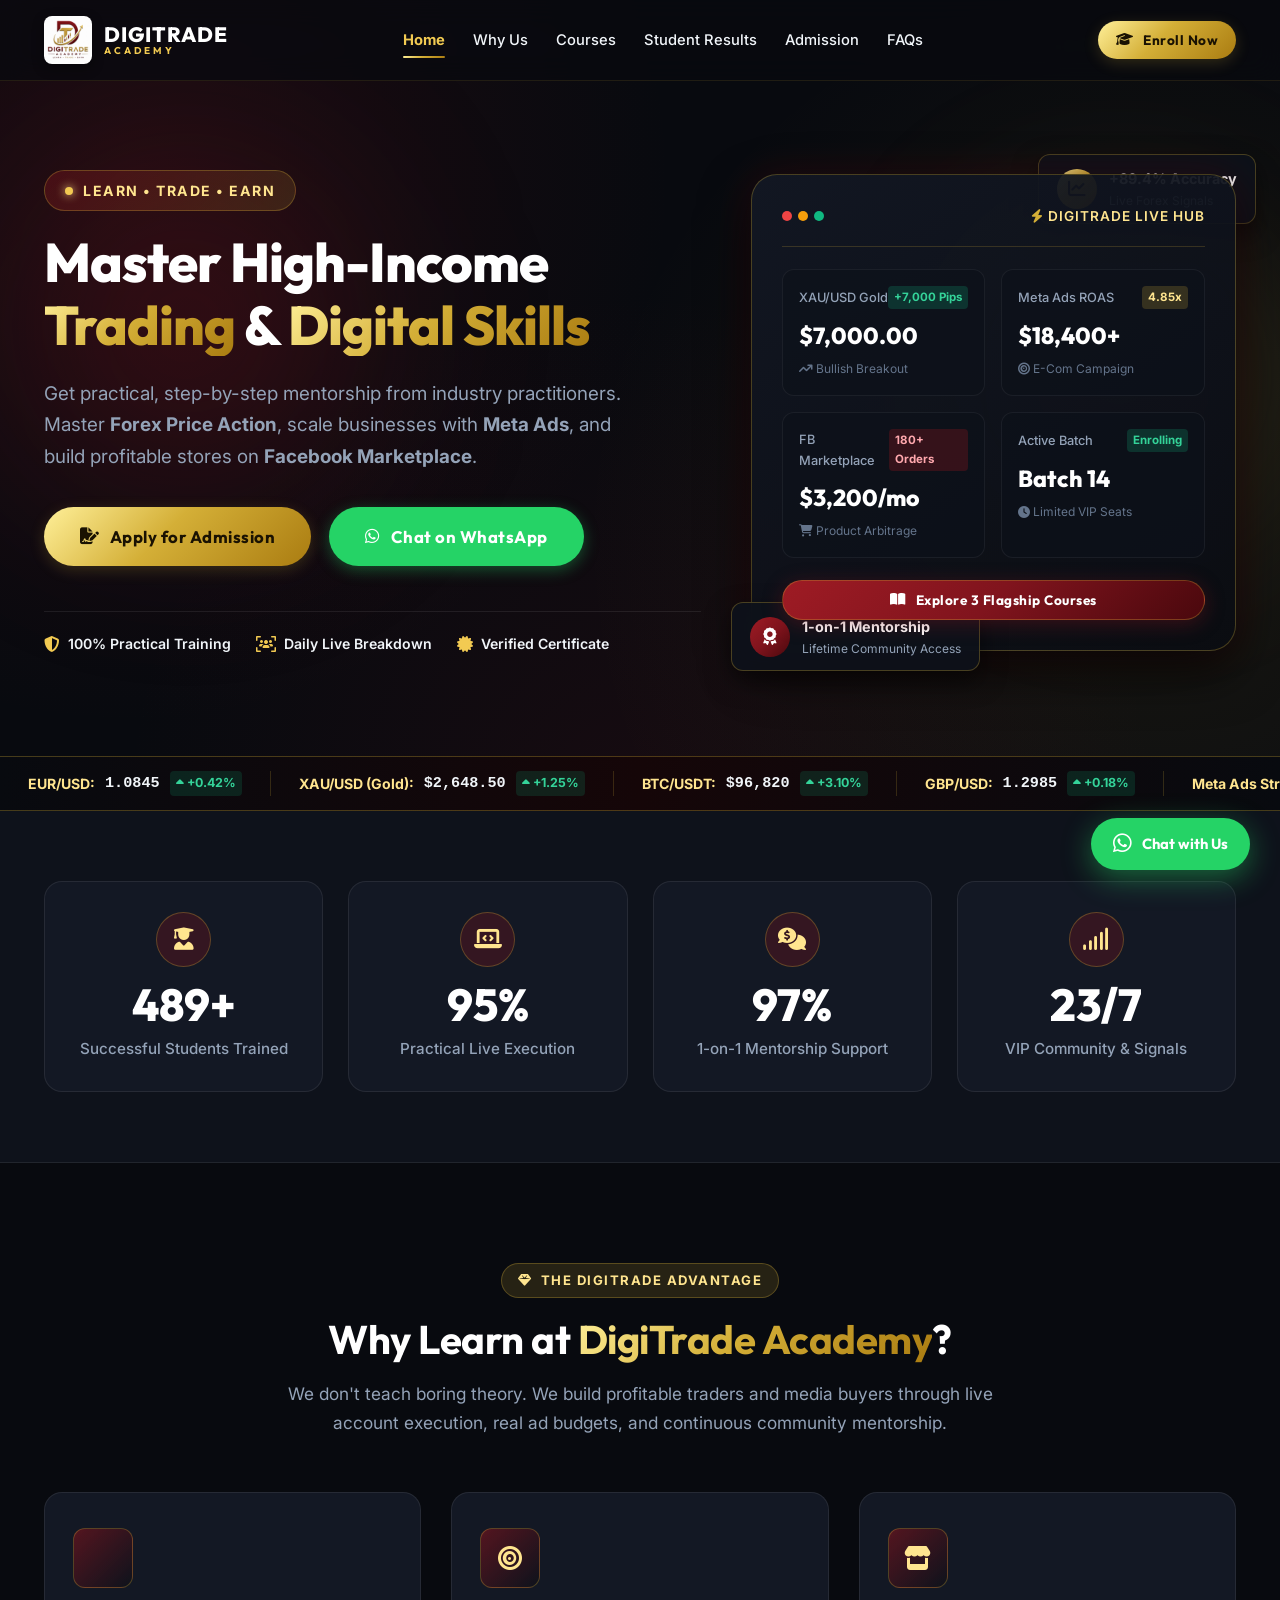
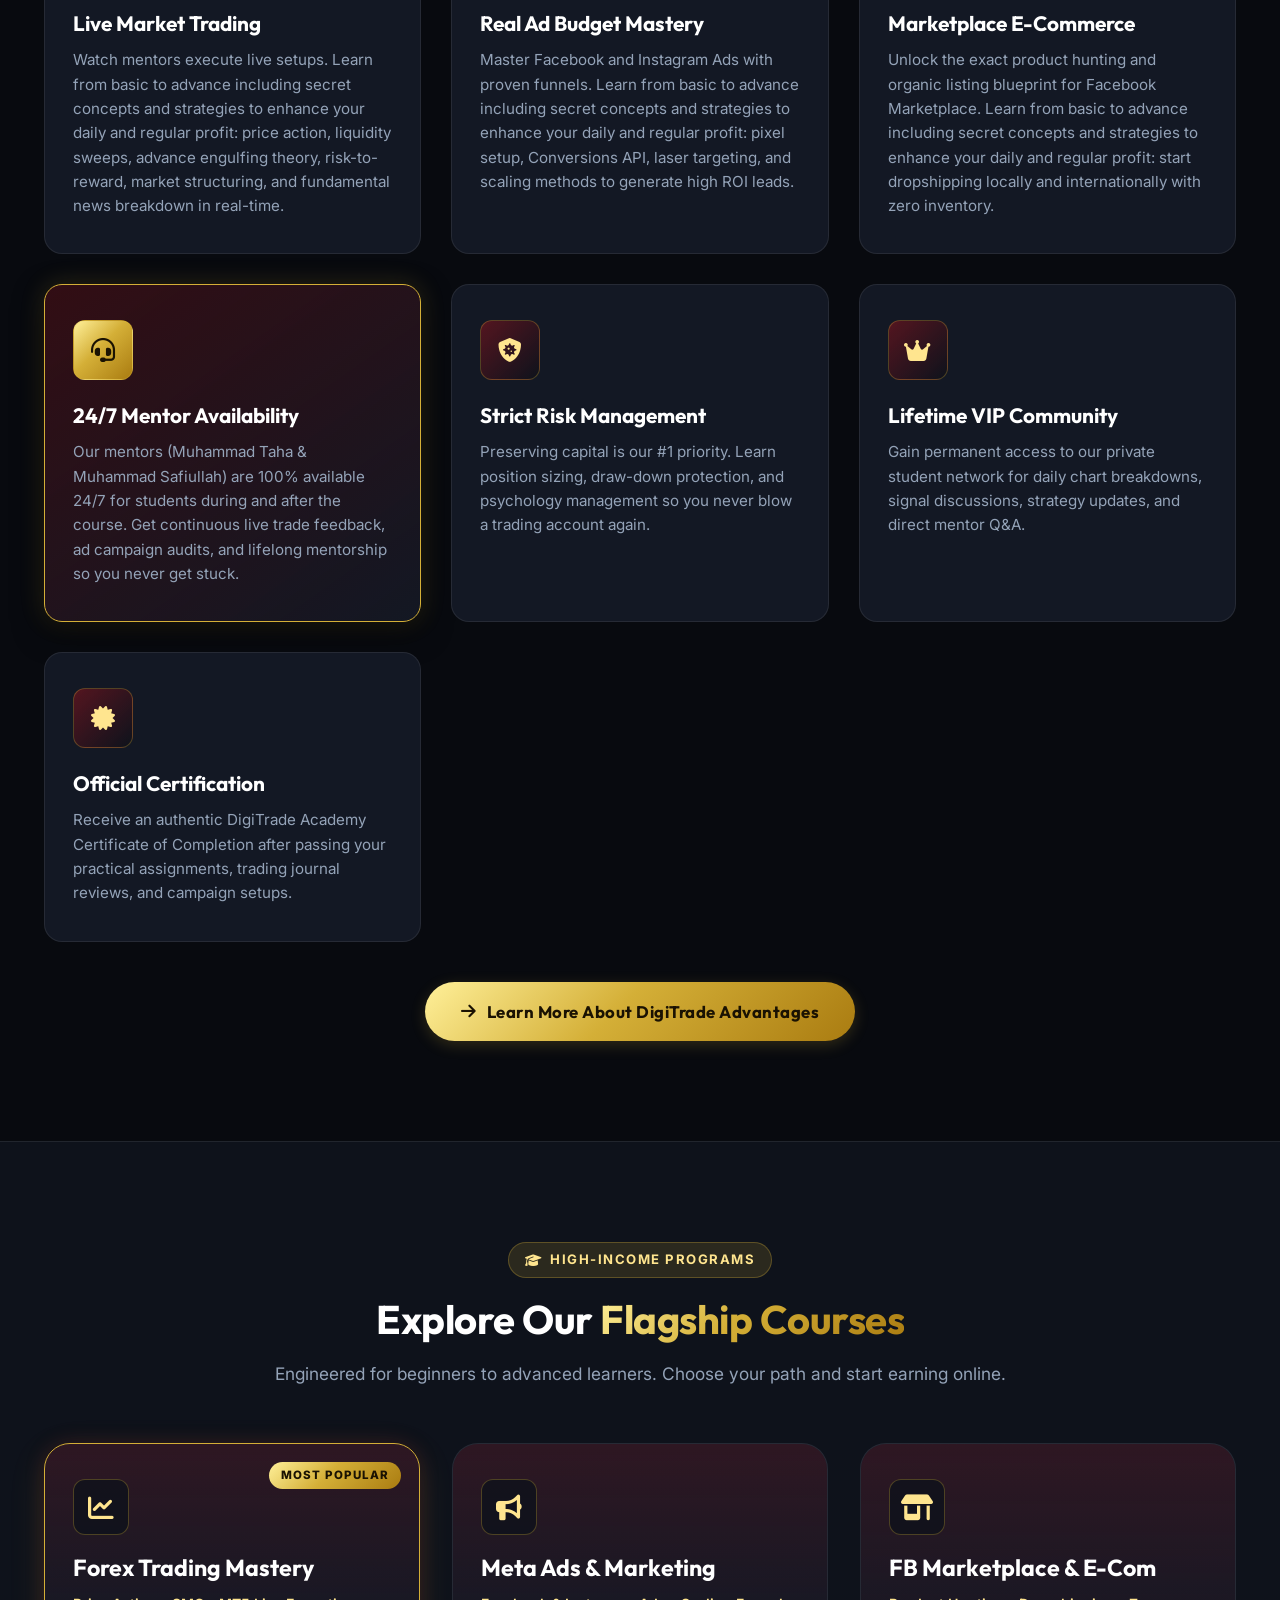
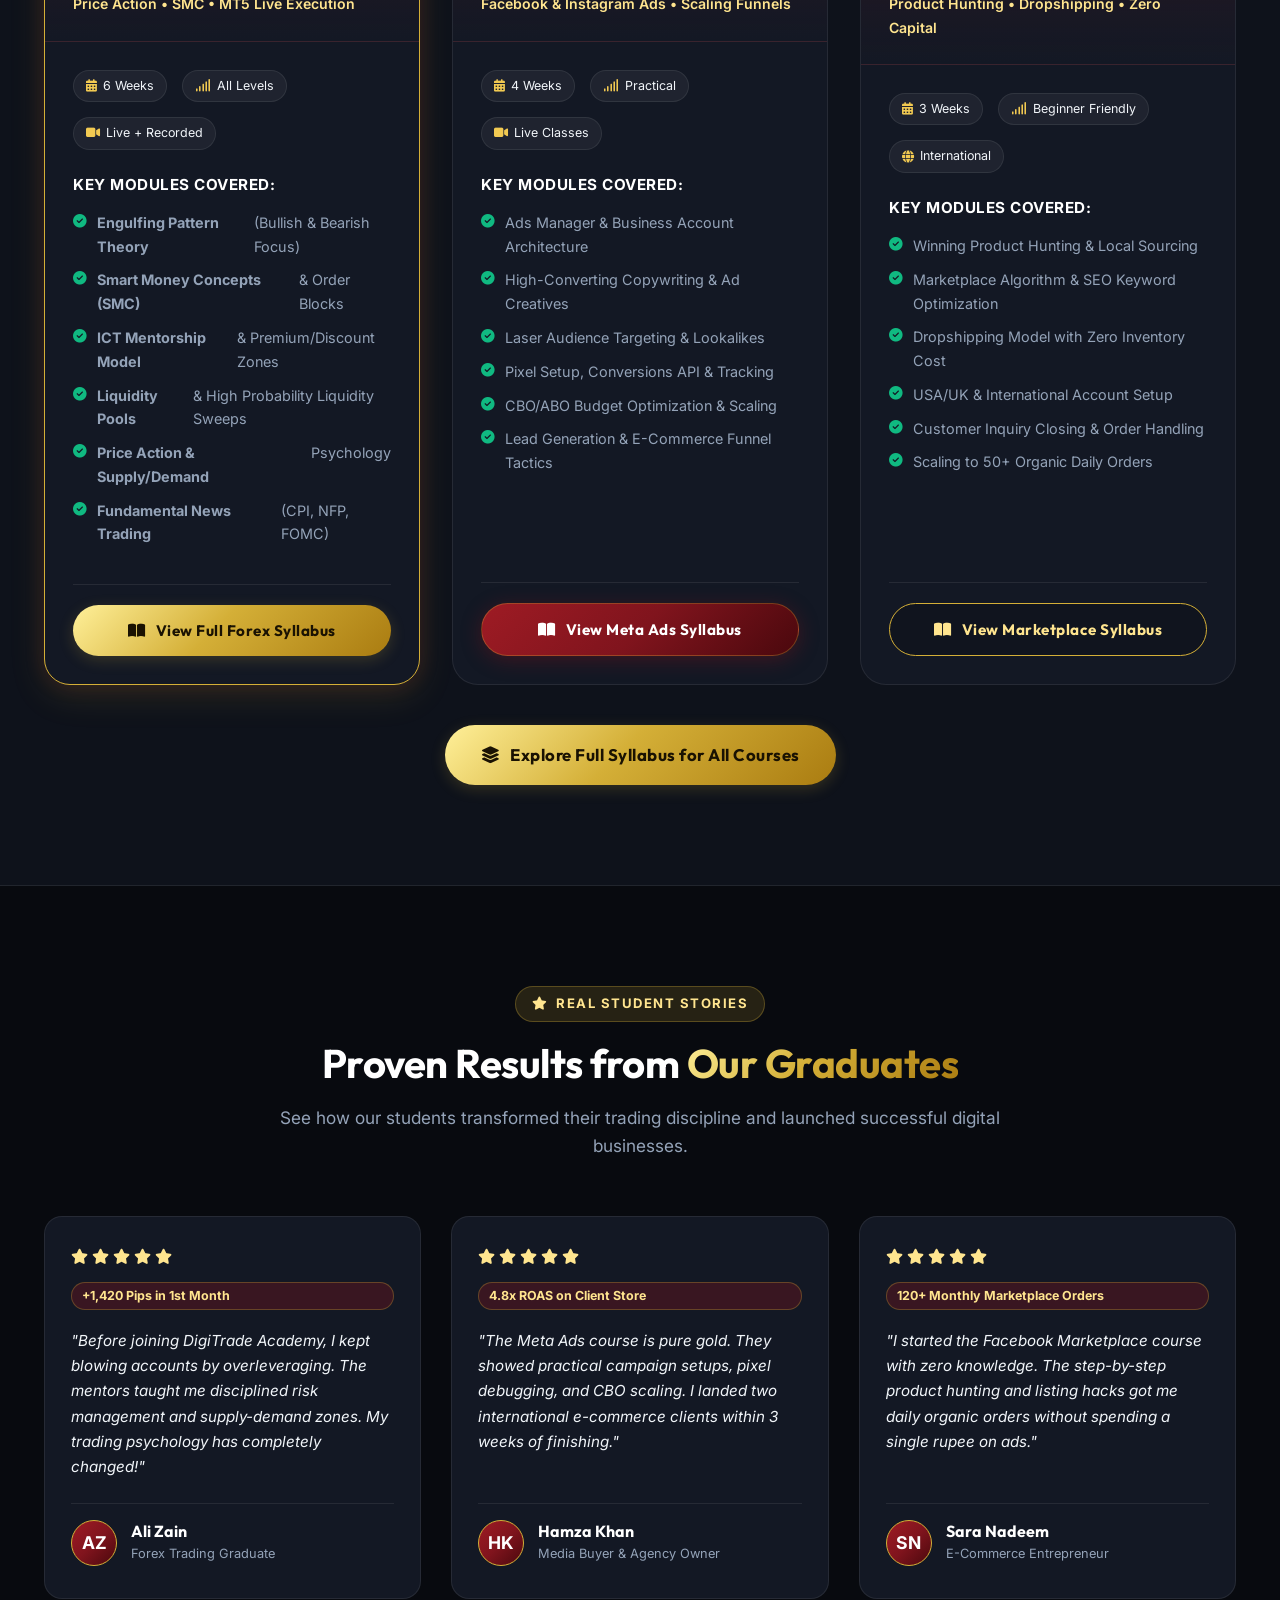
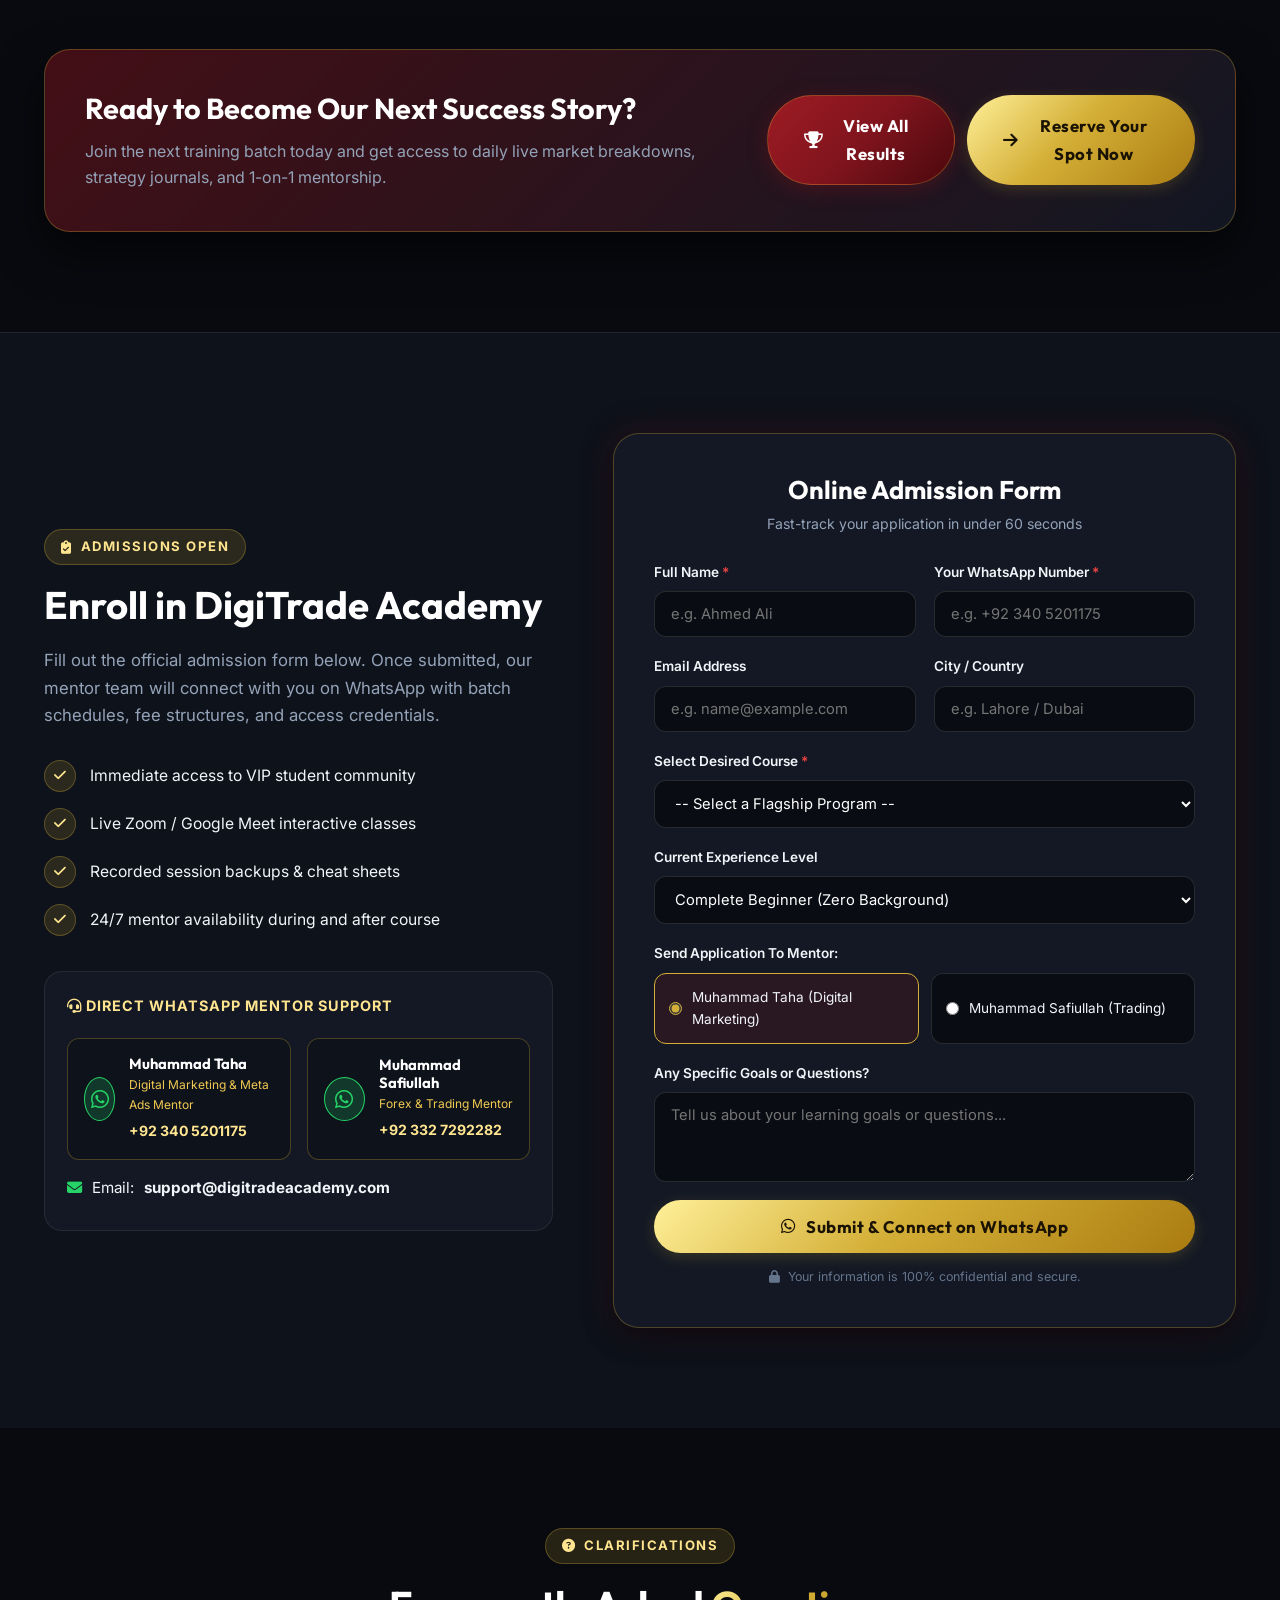
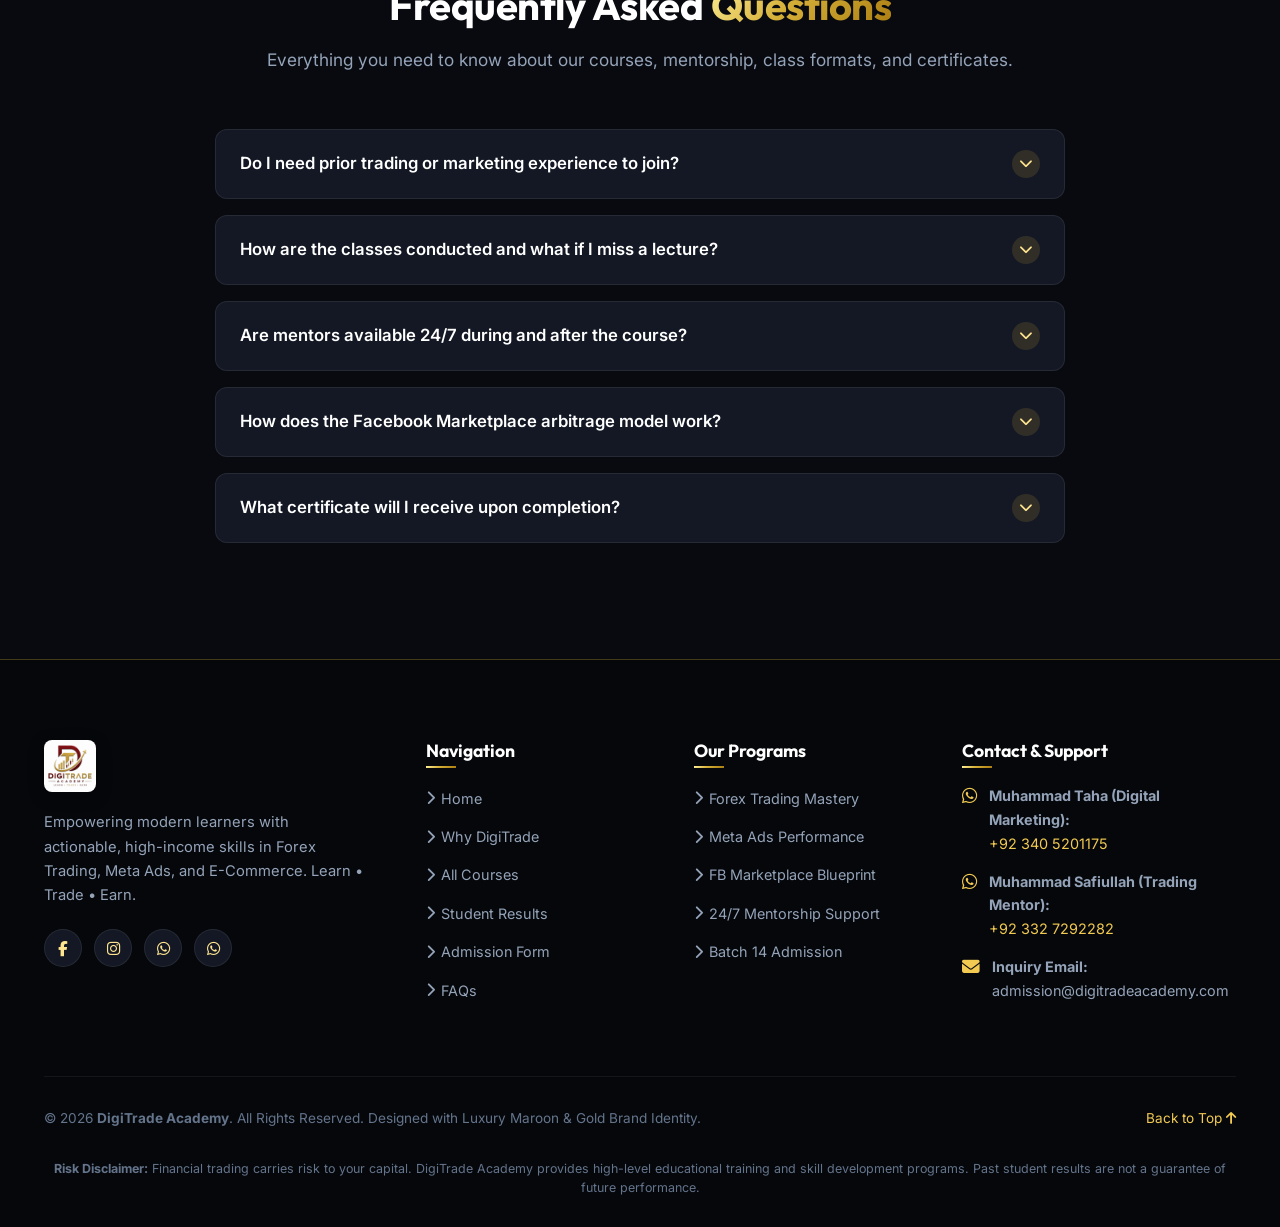
==== index.html @ 1ca0877b "Add files via upload" ====
<!DOCTYPE html>
<html lang="en">

<head>
  <meta charset="UTF-8">
  <meta name="viewport" content="width=device-width, initial-scale=1.0">
  <title>DigiTrade Academy | Learn • Trade • Earn | Forex, Meta Ads & Marketplace Mentorship</title>

  <!-- SEO Meta Tags -->
  <meta name="description"
    content="Join DigiTrade Academy for masterclass mentorship in Forex Trading, Meta Ads Performance Marketing, and Facebook Marketplace E-Commerce. Practical live training and VIP community.">
  <meta name="keywords"
    content="DigiTrade Academy, Forex Trading Course, Meta Ads Course, Facebook Marketplace Dropshipping, Learn Trade Earn, Trading Mentorship">
  <meta name="author" content="DigiTrade Academy">
  <meta property="og:title" content="DigiTrade Academy | Master High-Income Trading & Digital Skills">
  <meta property="og:description"
    content="Step-by-step practical live training in Forex Trading, Meta Ads, and Facebook Marketplace.">
  <meta property="og:type" content="website">

  <!-- Google Fonts -->
  <link rel="preconnect" href="https://fonts.googleapis.com">
  <link rel="preconnect" href="https://fonts.gstatic.com" crossorigin>
  <link
    href="https://fonts.googleapis.com/css2?family=Inter:wght@300;400;500;600;700&family=Outfit:wght@500;600;700;800;900&display=swap"
    rel="stylesheet">

  <!-- Font Awesome 6 -->
  <link rel="stylesheet" href="https://cdnjs.cloudflare.com/ajax/libs/font-awesome/6.5.1/css/all.min.css">

  <!-- Custom Stylesheet -->
  <link rel="stylesheet" href="assets/css/style.css">
</head>

<body>

  <!-- ==========================================
       1. STICKY GLASSMORPHIC NAVBAR
       ========================================== -->
  <header class="navbar" id="navbar">
    <div class="container nav-container">
      <a href="#home" class="nav-brand" aria-label="DigiTrade Academy Home">
        <img src="assets/images/digitrade-logo.jpg" alt="DigiTrade Academy Logo" class="nav-logo"
          onerror="this.src='assets/images/logo.svg'">
        <div class="nav-brand-text">
          <span>DIGI<span class="text-gold">TRADE</span></span>
          <span class="nav-brand-sub">ACADEMY</span>
        </div>
      </a>

      <!-- Navigation Menu -->
      <nav class="nav-menu" id="navMenu">
        <a href="index.html" class="nav-link active">Home</a>
        <a href="why-us.html" class="nav-link">Why Us</a>
        <a href="courses.html" class="nav-link">Courses</a>
        <a href="results.html" class="nav-link">Student Results</a>
        <a href="admission.html" class="nav-link">Admission</a>
        <a href="admission.html#faqs" class="nav-link">FAQs</a>
      </nav>

      <!-- Action Buttons -->
      <div class="nav-actions">
        <a href="admission.html" class="btn btn-gold btn-sm btn-enroll">
          <i class="fas fa-graduation-cap"></i> Enroll Now
        </a>
        <button class="nav-toggle" id="navToggle" aria-label="Toggle Navigation Menu">
          <i class="fas fa-bars"></i>
        </button>
      </div>
    </div>
  </header>

  <!-- ==========================================
       2. HERO SECTION
       ========================================== -->
  <section class="hero" id="home">
    <div class="hero-glow-1"></div>
    <div class="hero-glow-2"></div>
    <div class="container">
      <div class="hero-grid">
        <!-- Hero Text Content -->
        <div class="hero-content">
          <div class="hero-badge-wrap">
            <span class="hero-badge">
              <span class="pulse-dot"></span>
              LEARN • TRADE • EARN
            </span>
          </div>

          <h1 class="hero-title">
            Master High-Income <span class="gradient-text">Trading</span> &amp; <span class="gradient-text">Digital
              Skills</span>
          </h1>

          <p class="hero-description">
            Get practical, step-by-step mentorship from industry practitioners. Master <strong>Forex Price
              Action</strong>, scale businesses with <strong>Meta Ads</strong>, and build profitable stores on
            <strong>Facebook Marketplace</strong>.
          </p>

          <div class="hero-actions">
            <a href="#admission" class="btn btn-gold btn-lg">
              <i class="fas fa-file-signature"></i> Apply for Admission
            </a>
            <a href="https://wa.me/923405201175?text=Hello%20DigiTrade%20Academy!%20I%20want%20to%20learn%20more%20about%20your%20upcoming%20batches."
              target="_blank" class="btn btn-whatsapp btn-lg">
              <i class="fab fa-whatsapp"></i> Chat on WhatsApp
            </a>
          </div>

          <!-- Trust Badges -->
          <div class="hero-trust-list">
            <div class="hero-trust-item">
              <i class="fas fa-shield-halved"></i> 100% Practical Training
            </div>
            <div class="hero-trust-item">
              <i class="fas fa-users-viewfinder"></i> Daily Live Breakdown
            </div>
            <div class="hero-trust-item">
              <i class="fas fa-certificate"></i> Verified Certificate
            </div>
          </div>
        </div>

        <!-- Hero Interactive Visual / Terminal -->
        <div class="hero-visual">
          <!-- Floating Badge 1 -->
          <div class="floating-badge floating-badge-1">
            <div class="badge-icon-wrap badge-icon-gold">
              <i class="fas fa-chart-line"></i>
            </div>
            <div>
              <div class="badge-info-title">+89.4% Accuracy</div>
              <div class="badge-info-sub">Live Forex Signals</div>
            </div>
          </div>

          <!-- Main Terminal Card -->
          <div class="hero-card-main">
            <div class="hero-card-header">
              <div class="terminal-dots">
                <span class="dot-red"></span>
                <span class="dot-yellow"></span>
                <span class="dot-green"></span>
              </div>
              <div class="terminal-title">
                <i class="fas fa-bolt" style="color:#D4AF37;"></i> DIGITRADE LIVE HUB
              </div>
            </div>

            <!-- Metrics Grid Inside Card -->
            <div class="hero-metrics-grid">
              <div class="metric-box">
                <div class="metric-header">
                  <span class="metric-label">XAU/USD Gold</span>
                  <span class="metric-tag tag-green">+7,000 Pips</span>
                </div>
                <div class="metric-val">$7,000.00</div>
                <div class="metric-sub"><i class="fas fa-arrow-trend-up"></i> Bullish Breakout</div>
              </div>

              <div class="metric-box">
                <div class="metric-header">
                  <span class="metric-label">Meta Ads ROAS</span>
                  <span class="metric-tag tag-gold">4.85x</span>
                </div>
                <div class="metric-val">$18,400+</div>
                <div class="metric-sub"><i class="fas fa-bullseye"></i> E-Com Campaign</div>
              </div>

              <div class="metric-box">
                <div class="metric-header">
                  <span class="metric-label">FB Marketplace</span>
                  <span class="metric-tag tag-maroon">180+ Orders</span>
                </div>
                <div class="metric-val">$3,200/mo</div>
                <div class="metric-sub"><i class="fas fa-cart-shopping"></i> Product Arbitrage</div>
              </div>

              <div class="metric-box">
                <div class="metric-header">
                  <span class="metric-label">Active Batch</span>
                  <span class="metric-tag tag-green">Enrolling</span>
                </div>
                <div class="metric-val">Batch 14</div>
                <div class="metric-sub"><i class="fas fa-clock"></i> Limited VIP Seats</div>
              </div>
            </div>

            <div style="text-align: center;">
              <a href="#courses" class="btn btn-maroon btn-sm" style="width: 100%;">
                <i class="fas fa-book-open"></i> Explore 3 Flagship Courses
              </a>
            </div>
          </div>

          <!-- Floating Badge 2 -->
          <div class="floating-badge floating-badge-2">
            <div class="badge-icon-wrap badge-icon-maroon">
              <i class="fas fa-award"></i>
            </div>
            <div>
              <div class="badge-info-title">1-on-1 Mentorship</div>
              <div class="badge-info-sub">Lifetime Community Access</div>
            </div>
          </div>
        </div>
      </div>
    </div>
  </section>

  <!-- ==========================================
       3. LIVE FINTECH & MARKET TICKER BAR
       ========================================== -->
  <section class="ticker-section" aria-label="Live Market Rates and Academy Updates">
    <div class="ticker-track" id="tickerTrack">
      <div class="ticker-item">
        <span class="symbol">EUR/USD:</span>
        <span class="price">1.0845</span>
        <span class="change up"><i class="fas fa-caret-up"></i> +0.42%</span>
      </div>
      <div class="ticker-item">
        <span class="symbol">XAU/USD (Gold):</span>
        <span class="price">$2,648.50</span>
        <span class="change up"><i class="fas fa-caret-up"></i> +1.25%</span>
      </div>
      <div class="ticker-item">
        <span class="symbol">BTC/USDT:</span>
        <span class="price">$96,820</span>
        <span class="change up"><i class="fas fa-caret-up"></i> +3.10%</span>
      </div>
      <div class="ticker-item">
        <span class="symbol">GBP/USD:</span>
        <span class="price">1.2985</span>
        <span class="change up"><i class="fas fa-caret-up"></i> +0.18%</span>
      </div>
      <div class="ticker-item">
        <span class="symbol">Meta Ads Strategy:</span>
        <span class="price">4.85x ROAS</span>
        <span class="change star"><i class="fas fa-star"></i> High Scaling</span>
      </div>
      <div class="ticker-item">
        <span class="symbol">FB Marketplace:</span>
        <span class="price">200+ Daily Views</span>
        <span class="change up"><i class="fas fa-check"></i> Organic</span>
      </div>
      <div class="ticker-item">
        <span class="symbol">Next Batch Admission:</span>
        <span class="price">Open</span>
        <span class="change star"><i class="fas fa-bolt"></i> VIP Access</span>
      </div>
    </div>
  </section>

  <!-- ==========================================
       4. KEY STATS COUNTER
       ========================================== -->
  <section class="stats-section">
    <div class="container">
      <div class="stats-grid">
        <div class="stat-card">
          <div class="stat-icon">
            <i class="fas fa-user-graduate"></i>
          </div>
          <div class="stat-number" data-target="500" data-suffix="+">500+</div>
          <div class="stat-label">Successful Students Trained</div>
        </div>

        <div class="stat-card">
          <div class="stat-icon">
            <i class="fas fa-laptop-code"></i>
          </div>
          <div class="stat-number" data-target="98" data-suffix="%">98%</div>
          <div class="stat-label">Practical Live Execution</div>
        </div>

        <div class="stat-card">
          <div class="stat-icon">
            <i class="fas fa-comments-dollar"></i>
          </div>
          <div class="stat-number" data-target="100" data-suffix="%">100%</div>
          <div class="stat-label">1-on-1 Mentorship Support</div>
        </div>

        <div class="stat-card">
          <div class="stat-icon">
            <i class="fas fa-signal"></i>
          </div>
          <div class="stat-number" data-target="24" data-suffix="/7">24/7</div>
          <div class="stat-label">VIP Community &amp; Signals</div>
        </div>
      </div>
    </div>
  </section>

  <!-- ==========================================
       5. WHY DIGITRADE ACADEMY (VALUE PROPOSITION)
       ========================================== -->
  <section class="why-section" id="why-us">
    <div class="container">
      <div class="section-header">
        <span class="section-badge">
          <i class="fas fa-gem"></i> The DigiTrade Advantage
        </span>
        <h2 class="section-title">
          Why Learn at <span class="text-gold">DigiTrade Academy</span>?
        </h2>
        <p class="section-subtitle">
          We don't teach boring theory. We build profitable traders and media buyers through live account execution,
          real ad budgets, and continuous community mentorship.
        </p>
      </div>

      <div class="why-grid">
        <!-- Card 1 (Live Market Trading - SS 2) -->
        <div class="why-card">
          <div class="why-icon-box">
            <i class="fas fa-chart-candlestick"></i>
          </div>
          <h3 class="why-title">Live Market Trading</h3>
          <p class="why-desc">
            Watch mentors execute live setups. Learn from basic to advance including secret concepts and strategies to enhance your daily and regular profit: price action, liquidity sweeps, advance engulfing theory, risk-to-reward, market structuring, and fundamental news breakdown in real-time.
          </p>
        </div>

        <!-- Card 2 (Real Ad Budget Mastery - SS 5) -->
        <div class="why-card">
          <div class="why-icon-box">
            <i class="fas fa-bullseye"></i>
          </div>
          <h3 class="why-title">Real Ad Budget Mastery</h3>
          <p class="why-desc">
            Master Facebook and Instagram Ads with proven funnels. Learn from basic to advance including secret concepts and strategies to enhance your daily and regular profit: pixel setup, Conversions API, laser targeting, and scaling methods to generate high ROI leads.
          </p>
        </div>

        <!-- Card 3 (Marketplace E-Commerce - SS 5) -->
        <div class="why-card">
          <div class="why-icon-box">
            <i class="fas fa-store"></i>
          </div>
          <h3 class="why-title">Marketplace E-Commerce</h3>
          <p class="why-desc">
            Unlock the exact product hunting and organic listing blueprint for Facebook Marketplace. Learn from basic to advance including secret concepts and strategies to enhance your daily and regular profit: start dropshipping locally and internationally with zero inventory.
          </p>
        </div>

        <!-- Card 4 (24/7 Mentor Availability - Mentors Available 24/7) -->
        <div class="why-card highlight-247">
          <div class="why-icon-box">
            <i class="fas fa-headset"></i>
          </div>
          <h3 class="why-title">24/7 Mentor Availability</h3>
          <p class="why-desc">
            Our mentors (Muhammad Taha &amp; Muhammad Safiullah) are 100% available 24/7 for students during and after the course. Get continuous live trade feedback, ad campaign audits, and lifelong mentorship so you never get stuck.
          </p>
        </div>

        <!-- Card 5 -->
        <div class="why-card">
          <div class="why-icon-box">
            <i class="fas fa-shield-virus"></i>
          </div>
          <h3 class="why-title">Strict Risk Management</h3>
          <p class="why-desc">
            Preserving capital is our #1 priority. Learn position sizing, draw-down protection, and psychology management so you never blow a trading account again.
          </p>
        </div>

        <!-- Card 6 -->
        <div class="why-card">
          <div class="why-icon-box">
            <i class="fas fa-crown"></i>
          </div>
          <h3 class="why-title">Lifetime VIP Community</h3>
          <p class="why-desc">
            Gain permanent access to our private student network for daily chart breakdowns, signal discussions, strategy updates, and direct mentor Q&amp;A.
          </p>
        </div>

        <!-- Card 7 -->
        <div class="why-card">
          <div class="why-icon-box">
            <i class="fas fa-certificate"></i>
          </div>
          <h3 class="why-title">Official Certification</h3>
          <p class="why-desc">
            Receive an authentic DigiTrade Academy Certificate of Completion after passing your practical assignments, trading journal reviews, and campaign setups.
          </p>
        </div>
      </div>

      <div style="text-align: center; margin-top: 40px;">
        <a href="why-us.html" class="btn btn-gold btn-lg">
          <i class="fas fa-arrow-right"></i> Learn More About DigiTrade Advantages
        </a>
      </div>
    </div>
  </section>

  <!-- ==========================================
       6. COMPREHENSIVE COURSES CATALOG
       ========================================== -->
  <section class="courses-section" id="courses">
    <div class="container">
      <div class="section-header">
        <span class="section-badge">
          <i class="fas fa-graduation-cap"></i> High-Income Programs
        </span>
        <h2 class="section-title">
          Explore Our <span class="text-gold">Flagship Courses</span>
        </h2>
        <p class="section-subtitle">
          Engineered for beginners to advanced learners. Choose your path and start earning online.
        </p>
      </div>

      <div class="courses-grid">
        <!-- Course 1: Forex Trading -->
        <div class="course-card featured">
          <div class="course-badge-top">Most Popular</div>
          <div class="course-header">
            <div class="course-icon-wrap">
              <i class="fas fa-chart-line"></i>
            </div>
            <h3 class="course-title">Forex Trading Mastery</h3>
            <p class="course-tagline">Price Action • SMC • MT5 Live Execution</p>
          </div>

          <div class="course-body">
            <div class="course-meta">
              <span class="course-meta-pill"><i class="fas fa-calendar-days"></i> 6 Weeks</span>
              <span class="course-meta-pill"><i class="fas fa-signal"></i> All Levels</span>
              <span class="course-meta-pill"><i class="fas fa-video"></i> Live + Recorded</span>
            </div>

            <div class="course-curriculum-title">Key Modules Covered:</div>
            <ul class="curriculum-list">
              <li class="curriculum-item"><i class="fas fa-check-circle"></i> <strong>Engulfing Pattern Theory</strong> (Bullish &amp; Bearish Focus)</li>
              <li class="curriculum-item"><i class="fas fa-check-circle"></i> <strong>Smart Money Concepts (SMC)</strong> &amp; Order Blocks</li>
              <li class="curriculum-item"><i class="fas fa-check-circle"></i> <strong>ICT Mentorship Model</strong> &amp; Premium/Discount Zones</li>
              <li class="curriculum-item"><i class="fas fa-check-circle"></i> <strong>Liquidity Pools</strong> &amp; High Probability Liquidity Sweeps</li>
              <li class="curriculum-item"><i class="fas fa-check-circle"></i> <strong>Price Action &amp; Supply/Demand</strong> Psychology</li>
              <li class="curriculum-item"><i class="fas fa-check-circle"></i> <strong>Fundamental News Trading</strong> (CPI, NFP, FOMC)</li>
            </ul>

            <div class="course-footer">
              <a href="courses.html" class="btn btn-gold" style="width: 100%;">
                <i class="fas fa-book-open"></i> View Full Forex Syllabus
              </a>
            </div>
          </div>
        </div>

        <!-- Course 2: Meta Ads & Marketing -->
        <div class="course-card">
          <div class="course-header">
            <div class="course-icon-wrap">
              <i class="fas fa-bullhorn"></i>
            </div>
            <h3 class="course-title">Meta Ads &amp; Marketing</h3>
            <p class="course-tagline">Facebook &amp; Instagram Ads • Scaling Funnels</p>
          </div>

          <div class="course-body">
            <div class="course-meta">
              <span class="course-meta-pill"><i class="fas fa-calendar-days"></i> 4 Weeks</span>
              <span class="course-meta-pill"><i class="fas fa-signal"></i> Practical</span>
              <span class="course-meta-pill"><i class="fas fa-video"></i> Live Classes</span>
            </div>

            <div class="course-curriculum-title">Key Modules Covered:</div>
            <ul class="curriculum-list">
              <li class="curriculum-item"><i class="fas fa-check-circle"></i> Ads Manager &amp; Business Account Architecture</li>
              <li class="curriculum-item"><i class="fas fa-check-circle"></i> High-Converting Copywriting &amp; Ad Creatives</li>
              <li class="curriculum-item"><i class="fas fa-check-circle"></i> Laser Audience Targeting &amp; Lookalikes</li>
              <li class="curriculum-item"><i class="fas fa-check-circle"></i> Pixel Setup, Conversions API &amp; Tracking</li>
              <li class="curriculum-item"><i class="fas fa-check-circle"></i> CBO/ABO Budget Optimization &amp; Scaling</li>
              <li class="curriculum-item"><i class="fas fa-check-circle"></i> Lead Generation &amp; E-Commerce Funnel Tactics</li>
            </ul>

            <div class="course-footer">
              <a href="courses.html#meta-ads" class="btn btn-maroon" style="width: 100%;">
                <i class="fas fa-book-open"></i> View Meta Ads Syllabus
              </a>
            </div>
          </div>
        </div>

        <!-- Course 3: Facebook Marketplace -->
        <div class="course-card">
          <div class="course-header">
            <div class="course-icon-wrap">
              <i class="fas fa-store-alt"></i>
            </div>
            <h3 class="course-title">FB Marketplace &amp; E-Com</h3>
            <p class="course-tagline">Product Hunting • Dropshipping • Zero Capital</p>
          </div>

          <div class="course-body">
            <div class="course-meta">
              <span class="course-meta-pill"><i class="fas fa-calendar-days"></i> 3 Weeks</span>
              <span class="course-meta-pill"><i class="fas fa-signal"></i> Beginner Friendly</span>
              <span class="course-meta-pill"><i class="fas fa-globe"></i> International</span>
            </div>

            <div class="course-curriculum-title">Key Modules Covered:</div>
            <ul class="curriculum-list">
              <li class="curriculum-item"><i class="fas fa-check-circle"></i> Winning Product Hunting &amp; Local Sourcing</li>
              <li class="curriculum-item"><i class="fas fa-check-circle"></i> Marketplace Algorithm &amp; SEO Keyword Optimization</li>
              <li class="curriculum-item"><i class="fas fa-check-circle"></i> Dropshipping Model with Zero Inventory Cost</li>
              <li class="curriculum-item"><i class="fas fa-check-circle"></i> USA/UK &amp; International Account Setup</li>
              <li class="curriculum-item"><i class="fas fa-check-circle"></i> Customer Inquiry Closing &amp; Order Handling</li>
              <li class="curriculum-item"><i class="fas fa-check-circle"></i> Scaling to 50+ Organic Daily Orders</li>
            </ul>

            <div class="course-footer">
              <a href="courses.html#marketplace" class="btn btn-outline-gold" style="width: 100%;">
                <i class="fas fa-book-open"></i> View Marketplace Syllabus
              </a>
            </div>
          </div>
        </div>
      </div>

      <div style="text-align: center; margin-top: 40px;">
        <a href="courses.html" class="btn btn-gold btn-lg">
          <i class="fas fa-layer-group"></i> Explore Full Syllabus for All Courses
        </a>
      </div>
    </div>
  </section>

  <!-- ==========================================
       7. STUDENT RESULTS & TESTIMONIALS
       ========================================== -->
  <section class="reviews-section" id="results">
    <div class="container">
      <div class="section-header">
        <span class="section-badge">
          <i class="fas fa-star"></i> Real Student Stories
        </span>
        <h2 class="section-title">
          Proven Results from <span class="text-gold">Our Graduates</span>
        </h2>
        <p class="section-subtitle">
          See how our students transformed their trading discipline and launched successful digital businesses.
        </p>
      </div>

      <div class="reviews-grid">
        <!-- Review 1 -->
        <div class="review-card">
          <div class="review-stars">
            <i class="fas fa-star"></i>
            <i class="fas fa-star"></i>
            <i class="fas fa-star"></i>
            <i class="fas fa-star"></i>
            <i class="fas fa-star"></i>
          </div>
          <span class="review-badge-highlight">+1,420 Pips in 1st Month</span>
          <p class="review-text">
            "Before joining DigiTrade Academy, I kept blowing accounts by overleveraging. The mentors taught me
            disciplined risk management and supply-demand zones. My trading psychology has completely changed!"
          </p>
          <div class="reviewer-meta">
            <div class="reviewer-avatar">AZ</div>
            <div class="reviewer-info">
              <h4>Ali Zain</h4>
              <p>Forex Trading Graduate</p>
            </div>
          </div>
        </div>

        <!-- Review 2 -->
        <div class="review-card">
          <div class="review-stars">
            <i class="fas fa-star"></i>
            <i class="fas fa-star"></i>
            <i class="fas fa-star"></i>
            <i class="fas fa-star"></i>
            <i class="fas fa-star"></i>
          </div>
          <span class="review-badge-highlight">4.8x ROAS on Client Store</span>
          <p class="review-text">
            "The Meta Ads course is pure gold. They showed practical campaign setups, pixel debugging, and CBO scaling.
            I landed two international e-commerce clients within 3 weeks of finishing."
          </p>
          <div class="reviewer-meta">
            <div class="reviewer-avatar">HK</div>
            <div class="reviewer-info">
              <h4>Hamza Khan</h4>
              <p>Media Buyer &amp; Agency Owner</p>
            </div>
          </div>
        </div>

        <!-- Review 3 -->
        <div class="review-card">
          <div class="review-stars">
            <i class="fas fa-star"></i>
            <i class="fas fa-star"></i>
            <i class="fas fa-star"></i>
            <i class="fas fa-star"></i>
            <i class="fas fa-star"></i>
          </div>
          <span class="review-badge-highlight">120+ Monthly Marketplace Orders</span>
          <p class="review-text">
            "I started the Facebook Marketplace course with zero knowledge. The step-by-step product hunting and listing
            hacks got me daily organic orders without spending a single rupee on ads."
          </p>
          <div class="reviewer-meta">
            <div class="reviewer-avatar">SN</div>
            <div class="reviewer-info">
              <h4>Sara Nadeem</h4>
              <p>E-Commerce Entrepreneur</p>
            </div>
          </div>
        </div>
      </div>

      <!-- Action Banner -->
      <div class="success-banner">
        <div class="success-banner-content">
          <h3>Ready to Become Our Next Success Story?</h3>
          <p>Join the next training batch today and get access to daily live market breakdowns, strategy journals, and
            1-on-1 mentorship.</p>
        </div>
        <div class="success-banner-actions">
          <a href="results.html" class="btn btn-maroon btn-lg" style="margin-right: 12px;">
            <i class="fas fa-trophy"></i> View All Results
          </a>
          <a href="admission.html" class="btn btn-gold btn-lg">
            <i class="fas fa-arrow-right"></i> Reserve Your Spot Now
          </a>
        </div>
      </div>
    </div>
  </section>

  <!-- ==========================================
       8. ONLINE ADMISSION & INQUIRY FORM
       ========================================== -->
  <section class="admission-section" id="admission">
    <div class="container">
      <div class="admission-container">
        <!-- Left Information -->
        <div class="admission-info">
          <span class="section-badge">
            <i class="fas fa-clipboard-check"></i> Admissions Open
          </span>
          <h2>Enroll in <span class="text-gold">DigiTrade Academy</span></h2>
          <p>
            Fill out the official admission form below. Once submitted, our mentor team will connect with you on
            WhatsApp with batch schedules, fee structures, and access credentials.
          </p>

          <div class="perks-list">
            <div class="perk-item">
              <div class="perk-icon"><i class="fas fa-check"></i></div>
              <span>Immediate access to VIP student community</span>
            </div>
            <div class="perk-item">
              <div class="perk-icon"><i class="fas fa-check"></i></div>
              <span>Live Zoom / Google Meet interactive classes</span>
            </div>
            <div class="perk-item">
              <div class="perk-icon"><i class="fas fa-check"></i></div>
              <span>Recorded session backups &amp; cheat sheets</span>
            </div>
            <div class="perk-item">
              <div class="perk-icon"><i class="fas fa-check"></i></div>
              <span>24/7 mentor availability during and after course</span>
            </div>
          </div>

          <!-- Dual WhatsApp Contact Options -->
          <div class="contact-quick-box">
            <div class="quick-contact-title"><i class="fas fa-headset"></i> DIRECT WHATSAPP MENTOR SUPPORT</div>
            
            <div class="dual-whatsapp-grid">
              <div class="whatsapp-card">
                <div class="whatsapp-card-icon"><i class="fab fa-whatsapp"></i></div>
                <div class="whatsapp-card-info">
                  <h4>Muhammad Taha</h4>
                  <div style="font-size:0.75rem; color:var(--gold-light); margin-bottom:2px;">Digital Marketing &amp; Meta Ads Mentor</div>
                  <a href="https://wa.me/923405201175" target="_blank">+92 340 5201175</a>
                </div>
              </div>

              <div class="whatsapp-card">
                <div class="whatsapp-card-icon"><i class="fab fa-whatsapp"></i></div>
                <div class="whatsapp-card-info">
                  <h4>Muhammad Safiullah</h4>
                  <div style="font-size:0.75rem; color:var(--gold-light); margin-bottom:2px;">Forex &amp; Trading Mentor</div>
                  <a href="https://wa.me/923327292282" target="_blank">+92 332 7292282</a>
                </div>
              </div>
            </div>

            <div class="quick-contact-item" style="margin-top: 15px;">
              <i class="fas fa-envelope"></i> Email: <strong>support@digitradeacademy.com</strong>
            </div>
          </div>
        </div>

        <!-- Right Admission Form -->
        <div class="admission-form-card">
          <div class="form-header">
            <h3>Online Admission Form</h3>
            <p>Fast-track your application in under 60 seconds</p>
          </div>

          <form id="admissionForm">
            <div class="form-grid">
              <div class="form-group">
                <label for="fullName" class="form-label">Full Name <span>*</span></label>
                <input type="text" id="fullName" class="form-control" placeholder="e.g. Ahmed Ali" required>
              </div>

              <div class="form-group">
                <label for="whatsappNumber" class="form-label">Your WhatsApp Number <span>*</span></label>
                <input type="tel" id="whatsappNumber" class="form-control" placeholder="e.g. +92 340 5201175" required>
              </div>

              <div class="form-group">
                <label for="email" class="form-label">Email Address</label>
                <input type="email" id="email" class="form-control" placeholder="e.g. name@example.com">
              </div>

              <div class="form-group">
                <label for="city" class="form-label">City / Country</label>
                <input type="text" id="city" class="form-control" placeholder="e.g. Lahore / Dubai">
              </div>

              <div class="form-group full-width">
                <label for="selectedCourse" class="form-label">Select Desired Course <span>*</span></label>
                <select id="selectedCourse" class="form-control" required>
                  <option value="" disabled selected>-- Select a Flagship Program --</option>
                  <option value="Forex Trading Mastery">Forex Trading Mastery (Engulfing, SMC, ICT &amp; Live MT5)</option>
                  <option value="Meta Ads & Performance Marketing">Meta Ads &amp; Performance Marketing</option>
                  <option value="Facebook Marketplace & E-Commerce">Facebook Marketplace &amp; E-Commerce</option>
                  <option value="All-in-One Master Bundle">All-in-One Master Bundle (All 3 Courses)</option>
                </select>
              </div>

              <div class="form-group full-width">
                <label for="experienceLevel" class="form-label">Current Experience Level</label>
                <select id="experienceLevel" class="form-control">
                  <option value="Complete Beginner">Complete Beginner (Zero Background)</option>
                  <option value="Intermediate">Intermediate (Know basics, looking for consistency)</option>
                  <option value="Advanced">Advanced (Want to master scaling &amp; SMC)</option>
                </select>
              </div>

              <!-- Mentor Selection Choice -->
              <div class="form-group full-width">
                <label class="form-label">Send Application To Mentor:</label>
                <div class="whatsapp-mentor-select">
                  <label class="mentor-radio-label selected">
                    <input type="radio" name="mentorChoice" value="mentor1" checked>
                    <span>Muhammad Taha (Digital Marketing)</span>
                  </label>
                  <label class="mentor-radio-label">
                    <input type="radio" name="mentorChoice" value="mentor2">
                    <span>Muhammad Safiullah (Trading)</span>
                  </label>
                </div>
              </div>

              <div class="form-group full-width">
                <label for="userMessage" class="form-label">Any Specific Goals or Questions?</label>
                <textarea id="userMessage" class="form-control"
                  placeholder="Tell us about your learning goals or questions..."></textarea>
              </div>
            </div>

            <button type="submit" class="btn btn-gold btn-lg form-submit-btn">
              <i class="fab fa-whatsapp"></i> Submit &amp; Connect on WhatsApp
            </button>

            <div class="form-security-note">
              <i class="fas fa-lock"></i> Your information is 100% confidential and secure.
            </div>
          </form>
        </div>
      </div>
    </div>
  </section>

  <!-- ==========================================
       9. FREQUENTLY ASKED QUESTIONS (FAQS)
       ========================================== -->
  <section class="faq-section" id="faqs">
    <div class="container">
      <div class="section-header">
        <span class="section-badge">
          <i class="fas fa-circle-question"></i> Clarifications
        </span>
        <h2 class="section-title">
          Frequently Asked <span class="text-gold">Questions</span>
        </h2>
        <p class="section-subtitle">
          Everything you need to know about our courses, mentorship, class formats, and certificates.
        </p>
      </div>

      <div class="faq-accordion">
        <!-- FAQ 1 -->
        <div class="faq-item">
          <div class="faq-header">
            <span class="faq-question">Do I need prior trading or marketing experience to join?</span>
            <span class="faq-toggle-icon"><i class="fas fa-chevron-down"></i></span>
          </div>
          <div class="faq-body">
            <div class="faq-content">
              No prior experience is necessary. All our courses start from foundational basics and systematically
              progress to advanced, professional techniques with live screen demonstrations.
            </div>
          </div>
        </div>

        <!-- FAQ 2 -->
        <div class="faq-item">
          <div class="faq-header">
            <span class="faq-question">How are the classes conducted and what if I miss a lecture?</span>
            <span class="faq-toggle-icon"><i class="fas fa-chevron-down"></i></span>
          </div>
          <div class="faq-body">
            <div class="faq-content">
              Classes are conducted live online with interactive Q&amp;A sessions. High-definition recordings of every
              single lecture are uploaded to your student portal within 2 hours, so you never miss a lesson.
            </div>
          </div>
        </div>

        <!-- FAQ 3 -->
        <div class="faq-item">
          <div class="faq-header">
            <span class="faq-question">Are mentors available 24/7 during and after the course?</span>
            <span class="faq-toggle-icon"><i class="fas fa-chevron-down"></i></span>
          </div>
          <div class="faq-body">
            <div class="faq-content">
              Yes! Mentors Muhammad Taha and Muhammad Safiullah are 100% available 24/7 for students both during the course and for lifetime after completion. You receive permanent access to our VIP Community where our mentors review your setups, ad campaigns, and trade journals daily.
            </div>
          </div>
        </div>

        <!-- FAQ 4 -->
        <div class="faq-item">
          <div class="faq-header">
            <span class="faq-question">How does the Facebook Marketplace arbitrage model work?</span>
            <span class="faq-toggle-icon"><i class="fas fa-chevron-down"></i></span>
          </div>
          <div class="faq-body">
            <div class="faq-content">
              You learn to find trending, in-demand products from verified suppliers, list them using high-ranking
              search keywords on Marketplace, and fulfill orders directly to buyers while keeping the profit
              margin—without buying upfront stock.
            </div>
          </div>
        </div>

        <!-- FAQ 5 -->
        <div class="faq-item">
          <div class="faq-header">
            <span class="faq-question">What certificate will I receive upon completion?</span>
            <span class="faq-toggle-icon"><i class="fas fa-chevron-down"></i></span>
          </div>
          <div class="faq-body">
            <div class="faq-content">
              Upon finishing course assignments and the practical live capstone test, you will be awarded an official,
              verifiable DigiTrade Academy Certificate of Completion.
            </div>
          </div>
        </div>
      </div>
    </div>
  </section>

  <!-- ==========================================
       10. FOOTER
       ========================================== -->
  <footer class="footer">
    <div class="container">
      <div class="footer-grid">
        <!-- Brand Info -->
        <div class="footer-brand">
          <img src="assets/images/digitrade-logo.jpg" alt="DigiTrade Academy" class="footer-logo"
            onerror="this.src='assets/images/logo.svg'">
          <p>
            Empowering modern learners with actionable, high-income skills in Forex Trading, Meta Ads, and E-Commerce.
            Learn • Trade • Earn.
          </p>
          <div class="footer-socials">
            <a href="https://www.facebook.com/digitradeacademy" target="_blank" class="social-btn" aria-label="Facebook"><i class="fab fa-facebook-f"></i></a>
            <a href="https://www.instagram.com/digitradeacademy" target="_blank" class="social-btn" aria-label="Instagram"><i class="fab fa-instagram"></i></a>
            <a href="https://wa.me/923405201175" target="_blank" class="social-btn" aria-label="WhatsApp Muhammad Taha"><i class="fab fa-whatsapp"></i></a>
            <a href="https://wa.me/923327292282" target="_blank" class="social-btn" aria-label="WhatsApp Muhammad Safiullah"><i class="fab fa-whatsapp"></i></a>
          </div>
        </div>

        <!-- Quick Links -->
        <div class="footer-col">
          <h4>Navigation</h4>
          <ul class="footer-links">
            <li><a href="index.html"><i class="fas fa-chevron-right"></i> Home</a></li>
            <li><a href="why-us.html"><i class="fas fa-chevron-right"></i> Why DigiTrade</a></li>
            <li><a href="courses.html"><i class="fas fa-chevron-right"></i> All Courses</a></li>
            <li><a href="results.html"><i class="fas fa-chevron-right"></i> Student Results</a></li>
            <li><a href="admission.html"><i class="fas fa-chevron-right"></i> Admission Form</a></li>
            <li><a href="admission.html#faqs"><i class="fas fa-chevron-right"></i> FAQs</a></li>
          </ul>
        </div>

        <!-- Courses -->
        <div class="footer-col">
          <h4>Our Programs</h4>
          <ul class="footer-links">
            <li><a href="courses.html#forex"><i class="fas fa-chevron-right"></i> Forex Trading Mastery</a></li>
            <li><a href="courses.html#meta-ads"><i class="fas fa-chevron-right"></i> Meta Ads Performance</a></li>
            <li><a href="courses.html#marketplace"><i class="fas fa-chevron-right"></i> FB Marketplace Blueprint</a></li>
            <li><a href="why-us.html"><i class="fas fa-chevron-right"></i> 24/7 Mentorship Support</a></li>
            <li><a href="admission.html"><i class="fas fa-chevron-right"></i> Batch 14 Admission</a></li>
          </ul>
        </div>

        <!-- Contact Info -->
        <div class="footer-col">
          <h4>Contact &amp; Support</h4>
          <div class="footer-contact-item">
            <i class="fab fa-whatsapp"></i>
            <div>
              <strong>Muhammad Taha (Digital Marketing):</strong><br>
              <a href="https://wa.me/923405201175" target="_blank" style="color: var(--gold-light);">+92 340 5201175</a>
            </div>
          </div>
          <div class="footer-contact-item">
            <i class="fab fa-whatsapp"></i>
            <div>
              <strong>Muhammad Safiullah (Trading Mentor):</strong><br>
              <a href="https://wa.me/923327292282" target="_blank" style="color: var(--gold-light);">+92 332 7292282</a>
            </div>
          </div>
          <div class="footer-contact-item">
            <i class="fas fa-envelope"></i>
            <div>
              <strong>Inquiry Email:</strong><br>
              <span>admission@digitradeacademy.com</span>
            </div>
          </div>
        </div>
      </div>

      <div class="footer-bottom">
        <div>
          &copy; 2026 <strong>DigiTrade Academy</strong>. All Rights Reserved. Designed with Luxury Maroon &amp; Gold
          Brand Identity.
        </div>
        <div>
          <a href="index.html#home" style="color: var(--gold-light);">Back to Top <i class="fas fa-arrow-up"></i></a>
        </div>
        <div class="footer-disclaimer">
          <strong>Risk Disclaimer:</strong> Financial trading carries risk to your capital. DigiTrade Academy provides
          high-level educational training and skill development programs. Past student results are not a guarantee of
          future performance.
        </div>
      </div>
    </div>
  </footer>

  <!-- ==========================================
       11. FLOATING WHATSAPP BUTTON
       ========================================== -->
  <a href="#" class="floating-whatsapp" id="floatingWhatsApp" aria-label="Chat with Academy on WhatsApp">
    <i class="fab fa-whatsapp"></i>
    <span>Chat with Us</span>
  </a>

  <!-- JavaScript -->
  <script src="assets/js/main.js"></script>
</body>

</html>
---- assets/css/style.css ----
/* ==========================================================================
   DIGITRADE ACADEMY - OFFICIAL LUXURY THEME
   Brand Identity: Crimson Maroon (#80141D) & Royal Gold (#D4AF37)
   Fintech Dark Aesthetic
   ========================================================================== */

/* --------------------------------------------------------------------------
   CSS VARIABLES & DESIGN TOKENS
   -------------------------------------------------------------------------- */
:root {
  /* Brand Crimson Maroon */
  --maroon-primary: #80141D;
  --maroon-light: #9E1B24;
  --maroon-glow: #B8222D;
  --maroon-dark: #4A080D;
  --maroon-deep: #250306;
  --maroon-gradient: linear-gradient(135deg, #9E1B24 0%, #80141D 50%, #4A080D 100%);
  --maroon-glass: rgba(128, 20, 29, 0.35);

  /* Brand Luxury Royal Gold */
  --gold-primary: #D4AF37;
  --gold-light: #F2CA52;
  --gold-bright: #FFE58F;
  --gold-dark: #AA7C11;
  --gold-gradient: linear-gradient(135deg, #FFF099 0%, #D4AF37 45%, #AA7C11 100%);
  --gold-gradient-hover: linear-gradient(135deg, #FFFFFF 0%, #F2CA52 50%, #D4AF37 100%);
  --gold-glass: rgba(212, 175, 55, 0.15);
  --gold-border: rgba(212, 175, 55, 0.3);

  /* Dark Fintech Palette */
  --bg-body: #080A0F;
  --bg-surface: #0E121B;
  --bg-card: #131824;
  --bg-card-hover: #192030;
  --bg-glass: rgba(14, 18, 27, 0.82);
  --border-glass: rgba(255, 255, 255, 0.08);

  /* Typography Colors */
  --text-white: #FFFFFF;
  --text-light: #F1F5F9;
  --text-muted: #94A3B8;
  --text-dim: #64748B;
  --text-gold: #F2CA52;

  /* UI Feedback */
  --success: #10B981;
  --success-glow: rgba(16, 185, 129, 0.3);
  --info: #38BDF8;
  --whatsapp: #25D366;
  --whatsapp-dark: #128C7E;

  /* Shadows & Glows */
  --shadow-gold-sm: 0 4px 15px rgba(212, 175, 55, 0.2);
  --shadow-gold-lg: 0 10px 30px rgba(212, 175, 55, 0.35);
  --shadow-maroon-lg: 0 15px 35px rgba(128, 20, 29, 0.45);
  --shadow-card: 0 10px 30px -5px rgba(0, 0, 0, 0.6);

  /* Layout & Transitions */
  --radius-sm: 6px;
  --radius-md: 12px;
  --radius-lg: 18px;
  --radius-xl: 26px;
  --radius-full: 9999px;
  --transition: all 0.3s cubic-bezier(0.4, 0, 0.2, 1);
  --font-main: 'Inter', -apple-system, BlinkMacSystemFont, sans-serif;
  --font-heading: 'Outfit', 'Montserrat', sans-serif;
}

/* --------------------------------------------------------------------------
   RESET & BASE STYLES
   -------------------------------------------------------------------------- */
*, *::before, *::after {
  margin: 0;
  padding: 0;
  box-sizing: border-box;
}

html {
  scroll-behavior: smooth;
  font-size: 16px;
  overflow-x: hidden;
}

body {
  font-family: var(--font-main);
  background-color: var(--bg-body);
  color: var(--text-light);
  line-height: 1.65;
  overflow-x: hidden;
  position: relative;
  background-image: 
    radial-gradient(circle at 10% 20%, rgba(128, 20, 29, 0.18) 0%, transparent 40%),
    radial-gradient(circle at 90% 60%, rgba(212, 175, 55, 0.08) 0%, transparent 45%),
    radial-gradient(circle at 50% 90%, rgba(128, 20, 29, 0.12) 0%, transparent 50%);
  background-attachment: fixed;
}

/* Custom Scrollbar */
::-webkit-scrollbar {
  width: 9px;
}
::-webkit-scrollbar-track {
  background: var(--bg-body);
}
::-webkit-scrollbar-thumb {
  background: linear-gradient(var(--maroon-primary), var(--gold-dark));
  border-radius: 10px;
}
::-webkit-scrollbar-thumb:hover {
  background: var(--gold-primary);
}

h1, h2, h3, h4, h5, h6 {
  font-family: var(--font-heading);
  color: var(--text-white);
  font-weight: 700;
  line-height: 1.25;
}

a {
  text-decoration: none;
  color: inherit;
  transition: var(--transition);
}

img, svg {
  display: block;
  max-width: 100%;
}

ul {
  list-style: none;
}

.container {
  width: 100%;
  max-width: 1240px;
  margin: 0 auto;
  padding: 0 24px;
}

/* Section Header Shared */
.section-header {
  text-align: center;
  max-width: 760px;
  margin: 0 auto 55px;
}

.section-badge {
  display: inline-flex;
  align-items: center;
  gap: 8px;
  padding: 6px 16px;
  border-radius: var(--radius-full);
  background: var(--gold-glass);
  border: 1px solid var(--gold-border);
  color: var(--gold-bright);
  font-size: 0.82rem;
  font-weight: 700;
  letter-spacing: 1.5px;
  text-transform: uppercase;
  margin-bottom: 16px;
}

.section-title {
  font-size: 2.5rem;
  margin-bottom: 16px;
  letter-spacing: -0.5px;
}

.section-title .text-gold {
  background: var(--gold-gradient);
  -webkit-background-clip: text;
  -webkit-text-fill-color: transparent;
}

.section-subtitle {
  color: var(--text-muted);
  font-size: 1.08rem;
}

/* --------------------------------------------------------------------------
   BUTTONS & CTAS
   -------------------------------------------------------------------------- */
.btn {
  display: inline-flex;
  align-items: center;
  justify-content: center;
  gap: 10px;
  padding: 13px 28px;
  font-family: var(--font-heading);
  font-size: 0.95rem;
  font-weight: 700;
  letter-spacing: 0.5px;
  border-radius: var(--radius-full);
  cursor: pointer;
  border: none;
  transition: var(--transition);
  position: relative;
  overflow: hidden;
  text-align: center;
  z-index: 1;
}

.btn::after {
  content: '';
  position: absolute;
  top: 0;
  left: -120%;
  width: 70%;
  height: 100%;
  background: linear-gradient(90deg, transparent, rgba(255, 255, 255, 0.35), transparent);
  transform: skewX(-25deg);
  transition: all 0.75s ease;
  pointer-events: none;
  z-index: 2;
}

.btn:hover::after {
  left: 150%;
}

.btn-gold {
  background: var(--gold-gradient);
  color: #1A1202;
  box-shadow: var(--shadow-gold-sm);
}
.btn-gold:hover {
  background: var(--gold-gradient-hover);
  box-shadow: var(--shadow-gold-lg), 0 0 25px rgba(212, 175, 55, 0.5);
  transform: translateY(-3px) scale(1.02);
}

.btn-maroon {
  background: var(--maroon-gradient);
  color: var(--text-white);
  box-shadow: 0 4px 20px rgba(128, 20, 29, 0.4);
  border: 1px solid rgba(212, 175, 55, 0.3);
}
.btn-maroon:hover {
  background: linear-gradient(135deg, #B8222D 0%, #9E1B24 50%, #5A0A10 100%);
  box-shadow: var(--shadow-maroon-lg), 0 0 25px rgba(184, 34, 45, 0.45);
  border-color: var(--gold-primary);
  transform: translateY(-3px) scale(1.02);
}

.btn-outline-gold {
  background: rgba(14, 18, 27, 0.6);
  border: 1.5px solid var(--gold-primary);
  color: var(--gold-bright);
}
.btn-outline-gold:hover {
  background: var(--gold-primary);
  color: #1A1202;
  box-shadow: var(--shadow-gold-sm), 0 0 20px rgba(212, 175, 55, 0.4);
  transform: translateY(-3px) scale(1.02);
}

.btn-whatsapp {
  background: #25D366;
  color: #FFFFFF;
  box-shadow: 0 4px 15px rgba(37, 211, 102, 0.35);
}
.btn-whatsapp:hover {
  background: #20BA5A;
  box-shadow: 0 8px 25px rgba(37, 211, 102, 0.5), 0 0 25px rgba(37, 211, 102, 0.4);
  transform: translateY(-3px) scale(1.02);
}

.btn-lg {
  padding: 16px 36px;
  font-size: 1.05rem;
}

.btn-sm {
  padding: 8px 18px;
  font-size: 0.85rem;
}

/* --------------------------------------------------------------------------
   STICKY NAVBAR
   -------------------------------------------------------------------------- */
.navbar {
  position: fixed;
  top: 0;
  left: 0;
  width: 100%;
  z-index: 1000;
  padding: 16px 0;
  transition: var(--transition);
  backdrop-filter: blur(14px);
  -webkit-backdrop-filter: blur(14px);
  background: rgba(8, 10, 15, 0.75);
  border-bottom: 1px solid rgba(212, 175, 55, 0.12);
}

.navbar.scrolled {
  padding: 10px 0;
  background: rgba(8, 10, 15, 0.95);
  border-bottom: 1px solid var(--gold-border);
  box-shadow: 0 10px 30px rgba(0, 0, 0, 0.6);
}

.nav-container {
  display: flex;
  align-items: center;
  justify-content: space-between;
}

.nav-brand {
  display: flex;
  align-items: center;
  gap: 12px;
}

.nav-logo {
  height: 48px;
  width: auto;
  border-radius: 8px;
  box-shadow: 0 4px 12px rgba(0, 0, 0, 0.4);
  transition: var(--transition);
}
.navbar.scrolled .nav-logo {
  height: 42px;
}

.nav-brand-text {
  font-family: var(--font-heading);
  font-size: 1.3rem;
  font-weight: 800;
  letter-spacing: 1px;
  color: var(--text-white);
  line-height: 1.1;
  display: flex;
  flex-direction: column;
}

.nav-brand-sub {
  font-size: 0.62rem;
  letter-spacing: 3px;
  color: var(--gold-light);
  font-weight: 700;
}

.footer-logo {
  height: 52px;
  width: auto;
  border-radius: 8px;
  box-shadow: 0 4px 15px rgba(0, 0, 0, 0.4);
}

.nav-menu {
  display: flex;
  align-items: center;
  gap: 28px;
}

.nav-link {
  color: var(--text-light);
  font-size: 0.92rem;
  font-weight: 500;
  position: relative;
  padding: 6px 0;
}

.nav-link:hover, .nav-link.active {
  color: var(--gold-light);
}

.nav-link::after {
  content: '';
  position: absolute;
  bottom: 0;
  left: 0;
  width: 0%;
  height: 2px;
  background: var(--gold-gradient);
  transition: var(--transition);
  border-radius: 2px;
}

.nav-link:hover::after, .nav-link.active::after {
  width: 100%;
}

.nav-actions {
  display: flex;
  align-items: center;
  gap: 16px;
}

.nav-toggle {
  display: none;
  background: none;
  border: none;
  color: var(--gold-light);
  font-size: 1.6rem;
  cursor: pointer;
}

/* --------------------------------------------------------------------------
   HERO SECTION
   -------------------------------------------------------------------------- */
.hero {
  position: relative;
  padding: 170px 0 100px;
  overflow: hidden;
}

.hero-glow-1 {
  position: absolute;
  top: 10%;
  left: -5%;
  width: 500px;
  height: 500px;
  background: radial-gradient(circle, rgba(128, 20, 29, 0.35) 0%, transparent 70%);
  filter: blur(80px);
  pointer-events: none;
  z-index: 0;
}

.hero-glow-2 {
  position: absolute;
  top: 20%;
  right: -5%;
  width: 450px;
  height: 450px;
  background: radial-gradient(circle, rgba(212, 175, 55, 0.2) 0%, transparent 70%);
  filter: blur(80px);
  pointer-events: none;
  z-index: 0;
}

.hero-grid {
  display: grid;
  grid-template-columns: 1.15fr 0.85fr;
  gap: 50px;
  align-items: center;
  position: relative;
  z-index: 1;
}

.hero-badge-wrap {
  margin-bottom: 20px;
}

.hero-badge {
  display: inline-flex;
  align-items: center;
  gap: 10px;
  padding: 8px 20px;
  background: linear-gradient(135deg, rgba(128, 20, 29, 0.4) 0%, rgba(212, 175, 55, 0.15) 100%);
  border: 1px solid var(--gold-border);
  border-radius: var(--radius-full);
  color: var(--gold-bright);
  font-size: 0.88rem;
  font-weight: 700;
  letter-spacing: 1.5px;
  text-transform: uppercase;
}

.hero-badge .pulse-dot {
  width: 8px;
  height: 8px;
  background: var(--gold-light);
  border-radius: 50%;
  box-shadow: 0 0 10px var(--gold-bright);
  animation: pulse 1.8s infinite;
}

.hero-title {
  font-size: 3.4rem;
  font-weight: 800;
  line-height: 1.15;
  margin-bottom: 22px;
  letter-spacing: -1px;
}

.hero-title .gradient-text {
  background: var(--gold-gradient);
  -webkit-background-clip: text;
  -webkit-text-fill-color: transparent;
  display: inline-block;
}

.hero-title .highlight-maroon {
  color: #FF5A66;
  text-shadow: 0 0 25px rgba(255, 90, 102, 0.4);
}

.hero-description {
  font-size: 1.18rem;
  color: var(--text-muted);
  margin-bottom: 35px;
  max-width: 580px;
}

.hero-actions {
  display: flex;
  align-items: center;
  gap: 18px;
  flex-wrap: wrap;
  margin-bottom: 45px;
}

/* Hero Key Pillars / Trust list */
.hero-trust-list {
  display: flex;
  align-items: center;
  gap: 25px;
  flex-wrap: wrap;
  padding-top: 20px;
  border-top: 1px solid rgba(255, 255, 255, 0.08);
}

.hero-trust-item {
  display: flex;
  align-items: center;
  gap: 8px;
  color: var(--text-light);
  font-size: 0.88rem;
  font-weight: 600;
}

.hero-trust-item i {
  color: var(--gold-light);
  font-size: 1rem;
}

/* Hero Card Graphic & Live Terminal Preview */
.hero-visual {
  position: relative;
}

.hero-card-main {
  background: linear-gradient(145deg, rgba(19, 24, 36, 0.95), rgba(10, 12, 18, 0.95));
  border: 1.5px solid var(--gold-border);
  border-radius: var(--radius-xl);
  padding: 30px;
  box-shadow: 0 20px 50px rgba(0, 0, 0, 0.7), 0 0 40px rgba(128, 20, 29, 0.25);
  position: relative;
  overflow: hidden;
}

.hero-card-header {
  display: flex;
  align-items: center;
  justify-content: space-between;
  border-bottom: 1px solid rgba(212, 175, 55, 0.2);
  padding-bottom: 18px;
  margin-bottom: 22px;
}

.terminal-dots {
  display: flex;
  gap: 6px;
}

.terminal-dots span {
  width: 10px;
  height: 10px;
  border-radius: 50%;
}

.terminal-dots .dot-red { background: #EF4444; }
.terminal-dots .dot-yellow { background: #F59E0B; }
.terminal-dots .dot-green { background: #10B981; }

.terminal-title {
  font-size: 0.85rem;
  font-weight: 600;
  color: var(--gold-bright);
  letter-spacing: 1px;
}

.hero-metrics-grid {
  display: grid;
  grid-template-columns: 1fr 1fr;
  gap: 16px;
  margin-bottom: 22px;
}

.metric-box {
  background: rgba(14, 18, 27, 0.7);
  border: 1px solid rgba(255, 255, 255, 0.06);
  border-radius: var(--radius-md);
  padding: 16px;
  transition: var(--transition);
}

.metric-box:hover {
  border-color: var(--gold-primary);
  background: rgba(20, 25, 38, 0.9);
  transform: translateY(-3px);
}

.metric-header {
  display: flex;
  align-items: center;
  justify-content: space-between;
  margin-bottom: 8px;
}

.metric-label {
  font-size: 0.8rem;
  color: var(--text-muted);
  font-weight: 500;
}

.metric-tag {
  font-size: 0.72rem;
  padding: 2px 6px;
  border-radius: 4px;
  font-weight: 700;
}

.tag-green { background: rgba(16, 185, 129, 0.2); color: #34D399; }
.tag-gold { background: rgba(212, 175, 55, 0.2); color: var(--gold-bright); }
.tag-maroon { background: rgba(128, 20, 29, 0.35); color: #FFA8AE; }

.metric-val {
  font-family: var(--font-heading);
  font-size: 1.45rem;
  font-weight: 800;
  color: var(--text-white);
}

.metric-sub {
  font-size: 0.75rem;
  color: var(--text-dim);
  margin-top: 4px;
}

/* Floating Glass Badges */
.floating-badge {
  position: absolute;
  background: rgba(14, 18, 27, 0.92);
  backdrop-filter: blur(12px);
  -webkit-backdrop-filter: blur(12px);
  border: 1px solid var(--gold-border);
  border-radius: var(--radius-md);
  padding: 12px 18px;
  display: flex;
  align-items: center;
  gap: 12px;
  box-shadow: 0 10px 25px rgba(0, 0, 0, 0.5);
  animation: float 4s ease-in-out infinite;
}

.floating-badge-1 {
  top: -20px;
  right: -20px;
  animation-delay: 0s;
}

.floating-badge-2 {
  bottom: -20px;
  left: -20px;
  animation-delay: 2s;
}

.badge-icon-wrap {
  width: 40px;
  height: 40px;
  border-radius: 50%;
  display: flex;
  align-items: center;
  justify-content: center;
  font-size: 1.1rem;
}

.badge-icon-gold {
  background: var(--gold-gradient);
  color: #1A1202;
}

.badge-icon-maroon {
  background: var(--maroon-gradient);
  color: #FFFFFF;
}

.badge-info-title {
  font-size: 0.9rem;
  font-weight: 700;
  color: var(--text-white);
}

.badge-info-sub {
  font-size: 0.75rem;
  color: var(--text-muted);
}

/* --------------------------------------------------------------------------
   LIVE MARKET & FINTECH TICKER BAR
   -------------------------------------------------------------------------- */
.ticker-section {
  background: linear-gradient(90deg, #080A0F 0%, #150608 50%, #080A0F 100%);
  border-top: 1px solid var(--gold-border);
  border-bottom: 1px solid var(--gold-border);
  padding: 14px 0;
  overflow: hidden;
  position: relative;
}

.ticker-track {
  display: flex;
  width: max-content;
  animation: scrollTicker 30s linear infinite;
}

.ticker-track:hover {
  animation-play-state: paused;
}

.ticker-item {
  display: inline-flex;
  align-items: center;
  gap: 10px;
  padding: 0 28px;
  font-size: 0.88rem;
  font-weight: 600;
  color: var(--text-light);
  white-space: nowrap;
  border-right: 1px solid rgba(212, 175, 55, 0.2);
}

.ticker-item .symbol {
  color: var(--gold-bright);
  font-weight: 700;
}

.ticker-item .price {
  font-family: monospace;
  font-size: 0.95rem;
}

.ticker-item .change {
  font-size: 0.78rem;
  padding: 2px 6px;
  border-radius: 4px;
  font-weight: 700;
}

.ticker-item .change.up {
  background: rgba(16, 185, 129, 0.15);
  color: #34D399;
}

.ticker-item .change.down {
  background: rgba(239, 68, 68, 0.15);
  color: #F87171;
}

.ticker-item .change.star {
  background: var(--gold-glass);
  color: var(--gold-bright);
}

/* --------------------------------------------------------------------------
   KEY STATS COUNTER SECTION
   -------------------------------------------------------------------------- */
.stats-section {
  padding: 70px 0;
  background: var(--bg-surface);
  position: relative;
  border-bottom: 1px solid var(--border-glass);
}

.stats-grid {
  display: grid;
  grid-template-columns: repeat(4, 1fr);
  gap: 25px;
}

.stat-card {
  background: var(--bg-card);
  border: 1px solid var(--border-glass);
  border-radius: var(--radius-lg);
  padding: 30px 20px;
  text-align: center;
  transition: var(--transition);
  position: relative;
  overflow: hidden;
}

.stat-card::before {
  content: '';
  position: absolute;
  top: 0;
  left: 0;
  width: 100%;
  height: 3px;
  background: var(--gold-gradient);
  opacity: 0;
  transition: var(--transition);
}

.stat-card:hover {
  transform: translateY(-5px);
  border-color: var(--gold-border);
  box-shadow: var(--shadow-card);
}

.stat-card:hover::before {
  opacity: 1;
}

.stat-icon {
  width: 55px;
  height: 55px;
  margin: 0 auto 16px;
  border-radius: 50%;
  background: rgba(128, 20, 29, 0.3);
  border: 1px solid var(--gold-border);
  display: flex;
  align-items: center;
  justify-content: center;
  font-size: 1.4rem;
  color: var(--gold-bright);
}

.stat-number {
  font-size: 2.8rem;
  font-weight: 800;
  color: var(--text-white);
  line-height: 1;
  margin-bottom: 8px;
  font-family: var(--font-heading);
}

.stat-label {
  color: var(--text-muted);
  font-size: 0.95rem;
  font-weight: 500;
}

/* --------------------------------------------------------------------------
   ABOUT & WHY DIGITRADE ACADEMY SECTION
   -------------------------------------------------------------------------- */
.why-section {
  padding: 100px 0;
  position: relative;
}

.why-grid {
  display: grid;
  grid-template-columns: repeat(3, 1fr);
  gap: 30px;
}

.why-card {
  background: var(--bg-card);
  border: 1px solid var(--border-glass);
  border-radius: var(--radius-lg);
  padding: 35px 28px;
  transition: var(--transition);
  position: relative;
}

.why-card:hover {
  border-color: var(--gold-border);
  background: var(--bg-card-hover);
  transform: translateY(-6px);
  box-shadow: 0 15px 35px rgba(0, 0, 0, 0.5), 0 0 25px rgba(128, 20, 29, 0.2);
}

.why-icon-box {
  width: 60px;
  height: 60px;
  border-radius: var(--radius-md);
  background: linear-gradient(135deg, rgba(128, 20, 29, 0.6) 0%, rgba(14, 18, 27, 0.9) 100%);
  border: 1px solid var(--gold-border);
  display: flex;
  align-items: center;
  justify-content: center;
  font-size: 1.5rem;
  color: var(--gold-bright);
  margin-bottom: 22px;
  transition: var(--transition);
}

.why-card:hover .why-icon-box {
  background: var(--gold-gradient);
  color: #1A1202;
  transform: scale(1.05);
}

.why-title {
  font-size: 1.3rem;
  margin-bottom: 12px;
  color: var(--text-white);
}

.why-desc {
  color: var(--text-muted);
  font-size: 0.95rem;
  line-height: 1.6;
}

/* --------------------------------------------------------------------------
   COURSES CATALOG SECTION
   -------------------------------------------------------------------------- */
.courses-section {
  padding: 100px 0;
  background: var(--bg-surface);
  position: relative;
  border-top: 1px solid var(--border-glass);
  border-bottom: 1px solid var(--border-glass);
}

.courses-grid {
  display: grid;
  grid-template-columns: repeat(3, 1fr);
  gap: 32px;
}

.course-card {
  background: var(--bg-card);
  border: 1.5px solid var(--border-glass);
  border-radius: var(--radius-xl);
  overflow: hidden;
  display: flex;
  flex-direction: column;
  transition: var(--transition);
  position: relative;
}

.course-card.featured {
  border-color: var(--gold-primary);
  box-shadow: 0 10px 35px rgba(212, 175, 55, 0.15), 0 0 20px rgba(128, 20, 29, 0.2);
}

.course-card:hover {
  transform: translateY(-8px);
  border-color: var(--gold-bright);
  box-shadow: 0 20px 45px rgba(0, 0, 0, 0.6), 0 0 30px rgba(212, 175, 55, 0.25);
}

.course-badge-top {
  position: absolute;
  top: 18px;
  right: 18px;
  background: var(--gold-gradient);
  color: #1A1202;
  font-size: 0.72rem;
  font-weight: 800;
  letter-spacing: 1px;
  text-transform: uppercase;
  padding: 4px 12px;
  border-radius: var(--radius-full);
  z-index: 2;
}

.course-header {
  padding: 35px 28px 25px;
  background: linear-gradient(180deg, rgba(128, 20, 29, 0.25) 0%, transparent 100%);
  border-bottom: 1px solid rgba(255, 255, 255, 0.05);
}

.course-icon-wrap {
  width: 56px;
  height: 56px;
  border-radius: var(--radius-md);
  background: rgba(14, 18, 27, 0.8);
  border: 1px solid var(--gold-border);
  display: flex;
  align-items: center;
  justify-content: center;
  font-size: 1.6rem;
  color: var(--gold-bright);
  margin-bottom: 18px;
}

.course-title {
  font-size: 1.45rem;
  margin-bottom: 10px;
}

.course-tagline {
  color: var(--gold-bright);
  font-size: 0.88rem;
  font-weight: 600;
}

.course-body {
  padding: 28px;
  flex: 1;
  display: flex;
  flex-direction: column;
}

.course-meta {
  display: flex;
  align-items: center;
  gap: 15px;
  margin-bottom: 22px;
  flex-wrap: wrap;
}

.course-meta-pill {
  display: inline-flex;
  align-items: center;
  gap: 6px;
  background: rgba(255, 255, 255, 0.05);
  padding: 5px 12px;
  border-radius: var(--radius-full);
  font-size: 0.78rem;
  color: var(--text-light);
  border: 1px solid rgba(255, 255, 255, 0.08);
}

.course-meta-pill i {
  color: var(--gold-light);
}

.course-curriculum-title {
  font-size: 0.95rem;
  font-weight: 700;
  color: var(--text-white);
  margin-bottom: 14px;
  text-transform: uppercase;
  letter-spacing: 0.5px;
}

.curriculum-list {
  margin-bottom: 28px;
  flex: 1;
}

.curriculum-item {
  display: flex;
  align-items: flex-start;
  gap: 10px;
  font-size: 0.9rem;
  color: var(--text-muted);
  margin-bottom: 10px;
}

.curriculum-item i {
  color: #10B981;
  font-size: 0.85rem;
  margin-top: 4px;
}

.course-footer {
  margin-top: auto;
  padding-top: 20px;
  border-top: 1px solid rgba(255, 255, 255, 0.08);
}

.course-footer .btn {
  width: 100%;
}

/* --------------------------------------------------------------------------
   STUDENT RESULTS & TESTIMONIALS SECTION
   -------------------------------------------------------------------------- */
.reviews-section {
  padding: 100px 0;
  position: relative;
}

.reviews-grid {
  display: grid;
  grid-template-columns: repeat(3, 1fr);
  gap: 30px;
  margin-bottom: 50px;
}

.review-card {
  background: var(--bg-card);
  border: 1px solid var(--border-glass);
  border-radius: var(--radius-lg);
  padding: 32px 26px;
  transition: var(--transition);
  display: flex;
  flex-direction: column;
  position: relative;
}

.review-card:hover {
  border-color: var(--gold-border);
  transform: translateY(-5px);
  box-shadow: 0 15px 35px rgba(0, 0, 0, 0.6);
}

.review-stars {
  display: flex;
  gap: 4px;
  color: var(--gold-bright);
  font-size: 0.95rem;
  margin-bottom: 18px;
}

.review-text {
  color: var(--text-light);
  font-size: 0.95rem;
  line-height: 1.65;
  margin-bottom: 24px;
  font-style: italic;
}

.review-badge-highlight {
  display: inline-block;
  background: rgba(128, 20, 29, 0.35);
  border: 1px solid rgba(212, 175, 55, 0.3);
  color: var(--gold-bright);
  font-size: 0.78rem;
  font-weight: 700;
  padding: 3px 10px;
  border-radius: var(--radius-full);
  margin-bottom: 18px;
}

.reviewer-meta {
  display: flex;
  align-items: center;
  gap: 14px;
  margin-top: auto;
  padding-top: 16px;
  border-top: 1px solid rgba(255, 255, 255, 0.08);
}

.reviewer-avatar {
  width: 46px;
  height: 46px;
  border-radius: 50%;
  background: var(--maroon-gradient);
  border: 1.5px solid var(--gold-primary);
  display: flex;
  align-items: center;
  justify-content: center;
  font-weight: 700;
  color: var(--text-white);
  font-size: 1.1rem;
}

.reviewer-info h4 {
  font-size: 1rem;
  color: var(--text-white);
  margin-bottom: 2px;
}

.reviewer-info p {
  font-size: 0.8rem;
  color: var(--text-muted);
}

/* Success Showcase Banner */
.success-banner {
  background: linear-gradient(135deg, rgba(128, 20, 29, 0.5) 0%, rgba(19, 24, 36, 0.95) 100%);
  border: 1.5px solid var(--gold-border);
  border-radius: var(--radius-xl);
  padding: 40px;
  display: grid;
  grid-template-columns: 1.2fr 0.8fr;
  align-items: center;
  gap: 40px;
  box-shadow: 0 20px 45px rgba(0, 0, 0, 0.6);
}

.success-banner-content h3 {
  font-size: 1.8rem;
  margin-bottom: 12px;
}

.success-banner-content p {
  color: var(--text-muted);
  font-size: 1rem;
}

.success-banner-actions {
  display: flex;
  justify-content: flex-end;
}

/* --------------------------------------------------------------------------
   ONLINE ADMISSION & CONSULTATION FORM SECTION
   -------------------------------------------------------------------------- */
.admission-section {
  padding: 100px 0;
  background: var(--bg-surface);
  position: relative;
  border-top: 1px solid var(--border-glass);
}

.admission-container {
  display: grid;
  grid-template-columns: 0.9fr 1.1fr;
  gap: 60px;
  align-items: center;
}

.admission-info h2 {
  font-size: 2.4rem;
  margin-bottom: 18px;
}

.admission-info p {
  color: var(--text-muted);
  font-size: 1.05rem;
  margin-bottom: 30px;
}

.perks-list {
  margin-bottom: 35px;
}

.perk-item {
  display: flex;
  align-items: center;
  gap: 14px;
  margin-bottom: 16px;
  font-size: 0.98rem;
  color: var(--text-light);
}

.perk-item .perk-icon {
  width: 32px;
  height: 32px;
  border-radius: 50%;
  background: var(--gold-glass);
  border: 1px solid var(--gold-border);
  display: flex;
  align-items: center;
  justify-content: center;
  color: var(--gold-bright);
  font-size: 0.85rem;
}

.contact-quick-box {
  background: var(--bg-card);
  border: 1px solid var(--border-glass);
  border-radius: var(--radius-lg);
  padding: 22px;
}

.quick-contact-title {
  font-size: 0.9rem;
  color: var(--gold-bright);
  font-weight: 700;
  margin-bottom: 10px;
  letter-spacing: 1px;
}

.quick-contact-item {
  display: flex;
  align-items: center;
  gap: 10px;
  color: var(--text-light);
  font-size: 0.95rem;
  margin-bottom: 8px;
}

.quick-contact-item i {
  color: #25D366;
}

/* Form Styling */
.admission-form-card {
  background: var(--bg-card);
  border: 1.5px solid var(--gold-border);
  border-radius: var(--radius-xl);
  padding: 40px;
  box-shadow: var(--shadow-card), 0 0 35px rgba(128, 20, 29, 0.25);
}

.form-header {
  margin-bottom: 26px;
  text-align: center;
}

.form-header h3 {
  font-size: 1.6rem;
  margin-bottom: 6px;
}

.form-header p {
  color: var(--text-muted);
  font-size: 0.88rem;
}

.form-grid {
  display: grid;
  grid-template-columns: 1fr 1fr;
  gap: 18px;
}

.form-group.full-width {
  grid-column: span 2;
}

.form-label {
  display: block;
  font-size: 0.85rem;
  font-weight: 600;
  color: var(--text-light);
  margin-bottom: 8px;
}

.form-label span {
  color: #EF4444;
}

.form-control {
  width: 100%;
  padding: 13px 16px;
  background: #090C12;
  border: 1px solid rgba(255, 255, 255, 0.12);
  border-radius: var(--radius-md);
  color: var(--text-white);
  font-family: var(--font-main);
  font-size: 0.92rem;
  transition: var(--transition);
}

.form-control:focus {
  outline: none;
  border-color: var(--gold-primary);
  box-shadow: 0 0 0 3px rgba(212, 175, 55, 0.2);
  background: #0E121A;
}

select.form-control {
  cursor: pointer;
}

select.form-control option {
  background: #0F131C;
  color: #FFFFFF;
}

textarea.form-control {
  resize: vertical;
  min-height: 90px;
}

.form-submit-btn {
  width: 100%;
  margin-top: 10px;
}

.form-security-note {
  display: flex;
  align-items: center;
  justify-content: center;
  gap: 8px;
  color: var(--text-dim);
  font-size: 0.78rem;
  margin-top: 14px;
}

/* --------------------------------------------------------------------------
   FAQS SECTION
   -------------------------------------------------------------------------- */
.faq-section {
  padding: 100px 0;
  position: relative;
}

.faq-accordion {
  max-width: 850px;
  margin: 0 auto;
}

.faq-item {
  background: var(--bg-card);
  border: 1px solid var(--border-glass);
  border-radius: var(--radius-md);
  margin-bottom: 16px;
  overflow: hidden;
  transition: var(--transition);
}

.faq-item.active {
  border-color: var(--gold-border);
  box-shadow: 0 5px 20px rgba(0, 0, 0, 0.4);
}

.faq-header {
  padding: 20px 24px;
  display: flex;
  align-items: center;
  justify-content: space-between;
  cursor: pointer;
  user-select: none;
}

.faq-question {
  font-size: 1.05rem;
  font-weight: 600;
  color: var(--text-white);
}

.faq-toggle-icon {
  width: 28px;
  height: 28px;
  border-radius: 50%;
  background: var(--gold-glass);
  color: var(--gold-bright);
  display: flex;
  align-items: center;
  justify-content: center;
  font-size: 0.85rem;
  transition: var(--transition);
}

.faq-item.active .faq-toggle-icon {
  transform: rotate(180deg);
  background: var(--gold-primary);
  color: #1A1202;
}

.faq-body {
  max-height: 0;
  overflow: hidden;
  transition: max-height 0.35s ease-out;
}

.faq-content {
  padding: 0 24px 22px;
  color: var(--text-muted);
  font-size: 0.95rem;
  line-height: 1.65;
}

/* --------------------------------------------------------------------------
   FOOTER
   -------------------------------------------------------------------------- */
.footer {
  background: #05070B;
  border-top: 1px solid var(--gold-border);
  padding: 80px 0 30px;
  position: relative;
}

.footer-grid {
  display: grid;
  grid-template-columns: 1.5fr 1fr 1fr 1.2fr;
  gap: 40px;
  margin-bottom: 60px;
}

.footer-brand p {
  color: var(--text-muted);
  font-size: 0.92rem;
  margin: 18px 0 22px;
  max-width: 320px;
}

.footer-socials {
  display: flex;
  gap: 12px;
}

.social-btn {
  width: 38px;
  height: 38px;
  border-radius: 50%;
  background: var(--bg-card);
  border: 1px solid var(--border-glass);
  display: flex;
  align-items: center;
  justify-content: center;
  color: var(--gold-bright);
  font-size: 0.95rem;
  transition: var(--transition);
}

.social-btn:hover {
  background: var(--gold-gradient);
  color: #1A1202;
  transform: translateY(-3px);
}

.footer-col h4 {
  font-size: 1.1rem;
  margin-bottom: 22px;
  color: var(--text-white);
  position: relative;
}

.footer-col h4::after {
  content: '';
  position: absolute;
  bottom: -6px;
  left: 0;
  width: 30px;
  height: 2px;
  background: var(--gold-gradient);
}

.footer-links li {
  margin-bottom: 12px;
}

.footer-links a {
  color: var(--text-muted);
  font-size: 0.9rem;
  display: inline-flex;
  align-items: center;
  gap: 6px;
}

.footer-links a:hover {
  color: var(--gold-light);
  padding-left: 5px;
}

.footer-contact-item {
  display: flex;
  align-items: flex-start;
  gap: 12px;
  color: var(--text-muted);
  font-size: 0.9rem;
  margin-bottom: 14px;
}

.footer-contact-item i {
  color: var(--gold-light);
  font-size: 1.1rem;
  margin-top: 3px;
}

.footer-bottom {
  padding-top: 30px;
  border-top: 1px solid rgba(255, 255, 255, 0.06);
  display: flex;
  align-items: center;
  justify-content: space-between;
  flex-wrap: wrap;
  gap: 15px;
  font-size: 0.85rem;
  color: var(--text-dim);
}

.footer-disclaimer {
  width: 100%;
  font-size: 0.78rem;
  color: var(--text-dim);
  text-align: center;
  margin-top: 15px;
  line-height: 1.5;
}

/* --------------------------------------------------------------------------
   FLOATING WHATSAPP BUTTON & TOAST MODAL
   -------------------------------------------------------------------------- */
.floating-whatsapp {
  position: fixed;
  bottom: 30px;
  right: 30px;
  z-index: 999;
  display: flex;
  align-items: center;
  gap: 10px;
  background: #25D366;
  color: #FFFFFF;
  padding: 14px 22px;
  border-radius: var(--radius-full);
  font-family: var(--font-heading);
  font-weight: 700;
  font-size: 0.92rem;
  box-shadow: 0 8px 30px rgba(37, 211, 102, 0.45);
  transition: var(--transition);
  animation: pulseWhatsApp 2.5s infinite;
}

.floating-whatsapp:hover {
  transform: translateY(-4px) scale(1.03);
  background: #20BA5A;
  box-shadow: 0 12px 35px rgba(37, 211, 102, 0.65);
}

.floating-whatsapp i {
  font-size: 1.35rem;
}

/* Toast Feedback */
.toast-notice {
  position: fixed;
  bottom: 100px;
  right: 30px;
  background: #0E121B;
  border: 1.5px solid var(--gold-primary);
  border-radius: var(--radius-md);
  padding: 16px 22px;
  color: var(--text-white);
  box-shadow: 0 10px 30px rgba(0, 0, 0, 0.8);
  z-index: 1001;
  display: none;
  align-items: center;
  gap: 12px;
  animation: slideInRight 0.4s ease-out forwards;
}

.toast-notice.show {
  display: flex;
}

.toast-icon {
  font-size: 1.3rem;
  color: #10B981;
}

/* --------------------------------------------------------------------------
   KEYFRAME ANIMATIONS
   -------------------------------------------------------------------------- */
@keyframes scrollTicker {
  0% { transform: translateX(0); }
  100% { transform: translateX(-50%); }
}

@keyframes pulse {
  0%, 100% { opacity: 1; transform: scale(1); }
  50% { opacity: 0.4; transform: scale(0.85); }
}

@keyframes pulseWhatsApp {
  0%, 100% { box-shadow: 0 8px 25px rgba(37, 211, 102, 0.4); }
  50% { box-shadow: 0 8px 35px rgba(37, 211, 102, 0.8); }
}

@keyframes float {
  0%, 100% { transform: translateY(0); }
  50% { transform: translateY(-10px); }
}

@keyframes slideInRight {
  from { opacity: 0; transform: translateX(50px); }
  to { opacity: 1; transform: translateX(0); }
}

/* --------------------------------------------------------------------------
   RESPONSIVE MEDIA QUERIES
   -------------------------------------------------------------------------- */
@media (max-width: 1024px) {
  .hero-title {
    font-size: 2.8rem;
  }
  .courses-grid, .why-grid, .reviews-grid {
    grid-template-columns: repeat(2, 1fr);
  }
  .stats-grid {
    grid-template-columns: repeat(2, 1fr);
  }
  .footer-grid {
    grid-template-columns: repeat(2, 1fr);
  }
  .admission-container {
    grid-template-columns: 1fr;
  }
}

@media (max-width: 768px) {
  .nav-menu {
    position: fixed;
    top: 70px;
    left: 0;
    width: 100%;
    background: rgba(10, 12, 18, 0.98);
    backdrop-filter: blur(20px);
    -webkit-backdrop-filter: blur(20px);
    flex-direction: column;
    padding: 30px 24px;
    gap: 20px;
    border-bottom: 1px solid var(--gold-border);
    transform: translateY(-150%);
    opacity: 0;
    transition: var(--transition);
    pointer-events: none;
  }

  .nav-menu.active {
    transform: translateY(0);
    opacity: 1;
    pointer-events: all;
  }

  .nav-toggle {
    display: block;
  }

  .nav-actions .btn-enroll {
    display: none;
  }

  .hero {
    padding: 130px 0 60px;
  }

  .hero-grid {
    grid-template-columns: 1fr;
    gap: 40px;
  }

  .hero-title {
    font-size: 2.3rem;
  }

  .courses-grid, .why-grid, .reviews-grid {
    grid-template-columns: 1fr;
  }

  .stats-grid {
    grid-template-columns: repeat(2, 1fr);
  }

  .form-grid {
    grid-template-columns: 1fr;
  }

  .form-group.full-width {
    grid-column: span 1;
  }

  .success-banner {
    grid-template-columns: 1fr;
    text-align: center;
    padding: 30px 20px;
  }

  .success-banner-actions {
    justify-content: center;
  }

  .floating-whatsapp span {
    display: none;
  }

  .floating-whatsapp {
    padding: 14px;
    width: 52px;
    height: 52px;
    justify-content: center;
    border-radius: 50%;
  }

  .floating-badge {
    display: none;
  }
}

@media (max-width: 480px) {
  .section-title {
    font-size: 2rem;
  }
  .hero-title {
    font-size: 2rem;
  }
  .stats-grid {
    grid-template-columns: 1fr;
  }
  .footer-grid {
    grid-template-columns: 1fr;
  }
}

/* --------------------------------------------------------------------------
   SUBPAGES: PAGE HERO BANNER & BREADCRUMB
   -------------------------------------------------------------------------- */
.page-hero {
  padding: 150px 0 70px;
  background: radial-gradient(circle at 50% 30%, rgba(128, 20, 29, 0.28) 0%, rgba(8, 10, 15, 0.95) 75%);
  border-bottom: 1px solid var(--border-glass);
  text-align: center;
  position: relative;
  overflow: hidden;
}

.page-hero::before {
  content: '';
  position: absolute;
  top: 0;
  left: 0;
  width: 100%;
  height: 100%;
  background: radial-gradient(circle at 80% 20%, rgba(212, 175, 55, 0.12) 0%, transparent 60%);
  pointer-events: none;
}

.page-hero-title {
  font-size: 3.2rem;
  margin-bottom: 16px;
  letter-spacing: -0.5px;
}

.page-hero-desc {
  font-size: 1.15rem;
  color: var(--text-muted);
  max-width: 680px;
  margin: 0 auto 20px;
}

.breadcrumb-nav {
  display: inline-flex;
  align-items: center;
  gap: 10px;
  padding: 6px 18px;
  background: rgba(14, 18, 27, 0.8);
  border: 1px solid var(--gold-border);
  border-radius: var(--radius-full);
  font-size: 0.85rem;
}

.breadcrumb-nav a {
  color: var(--gold-bright);
}

.breadcrumb-nav a:hover {
  text-decoration: underline;
}

.breadcrumb-nav span {
  color: var(--text-dim);
}

.breadcrumb-nav .current {
  color: var(--text-light);
  font-weight: 600;
}

/* --------------------------------------------------------------------------
   SCREENSHOT 4: DETAILED SYLLABUS MODULE CARDS
   -------------------------------------------------------------------------- */
.syllabus-container {
  background: linear-gradient(160deg, rgba(14, 18, 27, 0.95) 0%, rgba(8, 10, 15, 0.98) 100%);
  border: 1.5px solid var(--gold-border);
  border-radius: var(--radius-xl);
  padding: 40px;
  box-shadow: 0 15px 40px rgba(0, 0, 0, 0.7), 0 0 35px rgba(128, 20, 29, 0.25);
  margin-top: 30px;
}

.syllabus-heading-divider {
  display: flex;
  align-items: center;
  justify-content: center;
  gap: 20px;
  margin-bottom: 30px;
}

.syllabus-heading-divider::before,
.syllabus-heading-divider::after {
  content: '';
  flex: 1;
  height: 1px;
  background: linear-gradient(90deg, transparent, var(--gold-primary), transparent);
}

.syllabus-heading-text {
  font-family: var(--font-heading);
  font-size: 1.4rem;
  font-weight: 800;
  letter-spacing: 2px;
  color: var(--text-white);
  text-transform: uppercase;
}

.syllabus-module-grid {
  display: flex;
  flex-direction: column;
  gap: 18px;
}

.module-box {
  background: rgba(14, 18, 27, 0.85);
  border: 1px solid rgba(212, 175, 55, 0.25);
  border-radius: var(--radius-lg);
  padding: 20px 24px;
  display: flex;
  align-items: center;
  justify-content: space-between;
  gap: 20px;
  transition: var(--transition);
  position: relative;
  overflow: hidden;
}

.module-box:hover {
  background: rgba(20, 26, 40, 0.95);
  border-color: var(--gold-bright);
  transform: translateX(6px);
  box-shadow: 0 10px 25px rgba(0, 0, 0, 0.5), 0 0 20px rgba(212, 175, 55, 0.2);
}

.module-box-left {
  display: flex;
  align-items: flex-start;
  gap: 20px;
  flex: 1;
}

.module-icon-circle {
  width: 58px;
  height: 58px;
  min-width: 58px;
  border-radius: 50%;
  background: radial-gradient(circle, rgba(128, 20, 29, 0.8) 0%, rgba(14, 18, 27, 0.9) 100%);
  border: 1.5px solid var(--gold-primary);
  display: flex;
  align-items: center;
  justify-content: center;
  font-size: 1.45rem;
  color: var(--gold-bright);
  box-shadow: 0 0 15px rgba(212, 175, 55, 0.25);
}

.module-box:hover .module-icon-circle {
  box-shadow: 0 0 25px rgba(212, 175, 55, 0.6);
  transform: scale(1.05);
}

.module-content-wrap {
  flex: 1;
}

.module-title {
  font-size: 1.15rem;
  font-weight: 800;
  color: var(--gold-bright);
  letter-spacing: 0.5px;
  margin-bottom: 6px;
  text-transform: uppercase;
}

.module-bullets {
  list-style: none;
  display: flex;
  flex-direction: column;
  gap: 4px;
}

.module-bullets li {
  font-size: 0.88rem;
  color: var(--text-muted);
  display: flex;
  align-items: center;
  gap: 8px;
}

.module-bullets li::before {
  content: '•';
  color: var(--gold-light);
  font-weight: bold;
}

.module-check-icon {
  width: 38px;
  height: 38px;
  min-width: 38px;
  border-radius: 50%;
  background: rgba(16, 185, 129, 0.15);
  border: 1.5px solid #10B981;
  display: flex;
  align-items: center;
  justify-content: center;
  color: #10B981;
  font-size: 1.1rem;
}

/* --------------------------------------------------------------------------
   DUAL WHATSAPP SUPPORT BOXES & FORM SELECTOR
   -------------------------------------------------------------------------- */
.dual-whatsapp-grid {
  display: grid;
  grid-template-columns: 1fr 1fr;
  gap: 16px;
  margin-top: 20px;
}

.whatsapp-card {
  background: rgba(14, 18, 27, 0.9);
  border: 1.5px solid var(--gold-border);
  border-radius: var(--radius-md);
  padding: 16px;
  display: flex;
  align-items: center;
  gap: 14px;
  transition: var(--transition);
}

.whatsapp-card:hover {
  border-color: #25D366;
  background: rgba(20, 26, 38, 0.95);
  transform: translateY(-3px);
  box-shadow: 0 8px 25px rgba(37, 211, 102, 0.25);
}

.whatsapp-card-icon {
  width: 44px;
  height: 44px;
  border-radius: 50%;
  background: rgba(37, 211, 102, 0.2);
  border: 1px solid #25D366;
  display: flex;
  align-items: center;
  justify-content: center;
  color: #25D366;
  font-size: 1.3rem;
}

.whatsapp-card-info h4 {
  font-size: 0.92rem;
  margin-bottom: 2px;
  color: var(--text-white);
}

.whatsapp-card-info a {
  font-size: 0.88rem;
  color: var(--gold-bright);
  font-weight: 700;
}

.whatsapp-card-info a:hover {
  color: #25D366;
}

/* Radio Choice for WhatsApp in Admission Form */
.whatsapp-mentor-select {
  display: grid;
  grid-template-columns: 1fr 1fr;
  gap: 12px;
  margin-top: 6px;
}

.mentor-radio-label {
  display: flex;
  align-items: center;
  gap: 10px;
  padding: 12px 14px;
  background: #090C12;
  border: 1px solid rgba(255, 255, 255, 0.12);
  border-radius: var(--radius-md);
  cursor: pointer;
  transition: var(--transition);
  font-size: 0.85rem;
  color: var(--text-light);
}

.mentor-radio-label:hover,
.mentor-radio-label.selected {
  border-color: var(--gold-primary);
  background: rgba(128, 20, 29, 0.2);
}

.mentor-radio-label input[type="radio"] {
  accent-color: var(--gold-primary);
}

/* 24/7 Special Card in Why Us */
.why-card.highlight-247 {
  border-color: var(--gold-primary);
  background: linear-gradient(145deg, rgba(128, 20, 29, 0.35) 0%, rgba(19, 24, 36, 0.95) 100%);
  box-shadow: 0 10px 30px rgba(0, 0, 0, 0.5), 0 0 25px rgba(212, 175, 55, 0.2);
}

.why-card.highlight-247 .why-icon-box {
  background: var(--gold-gradient);
  color: #1A1202;
}

/* Active Nav Link Styling */
.nav-link.active {
  color: var(--gold-light) !important;
  font-weight: 700;
}
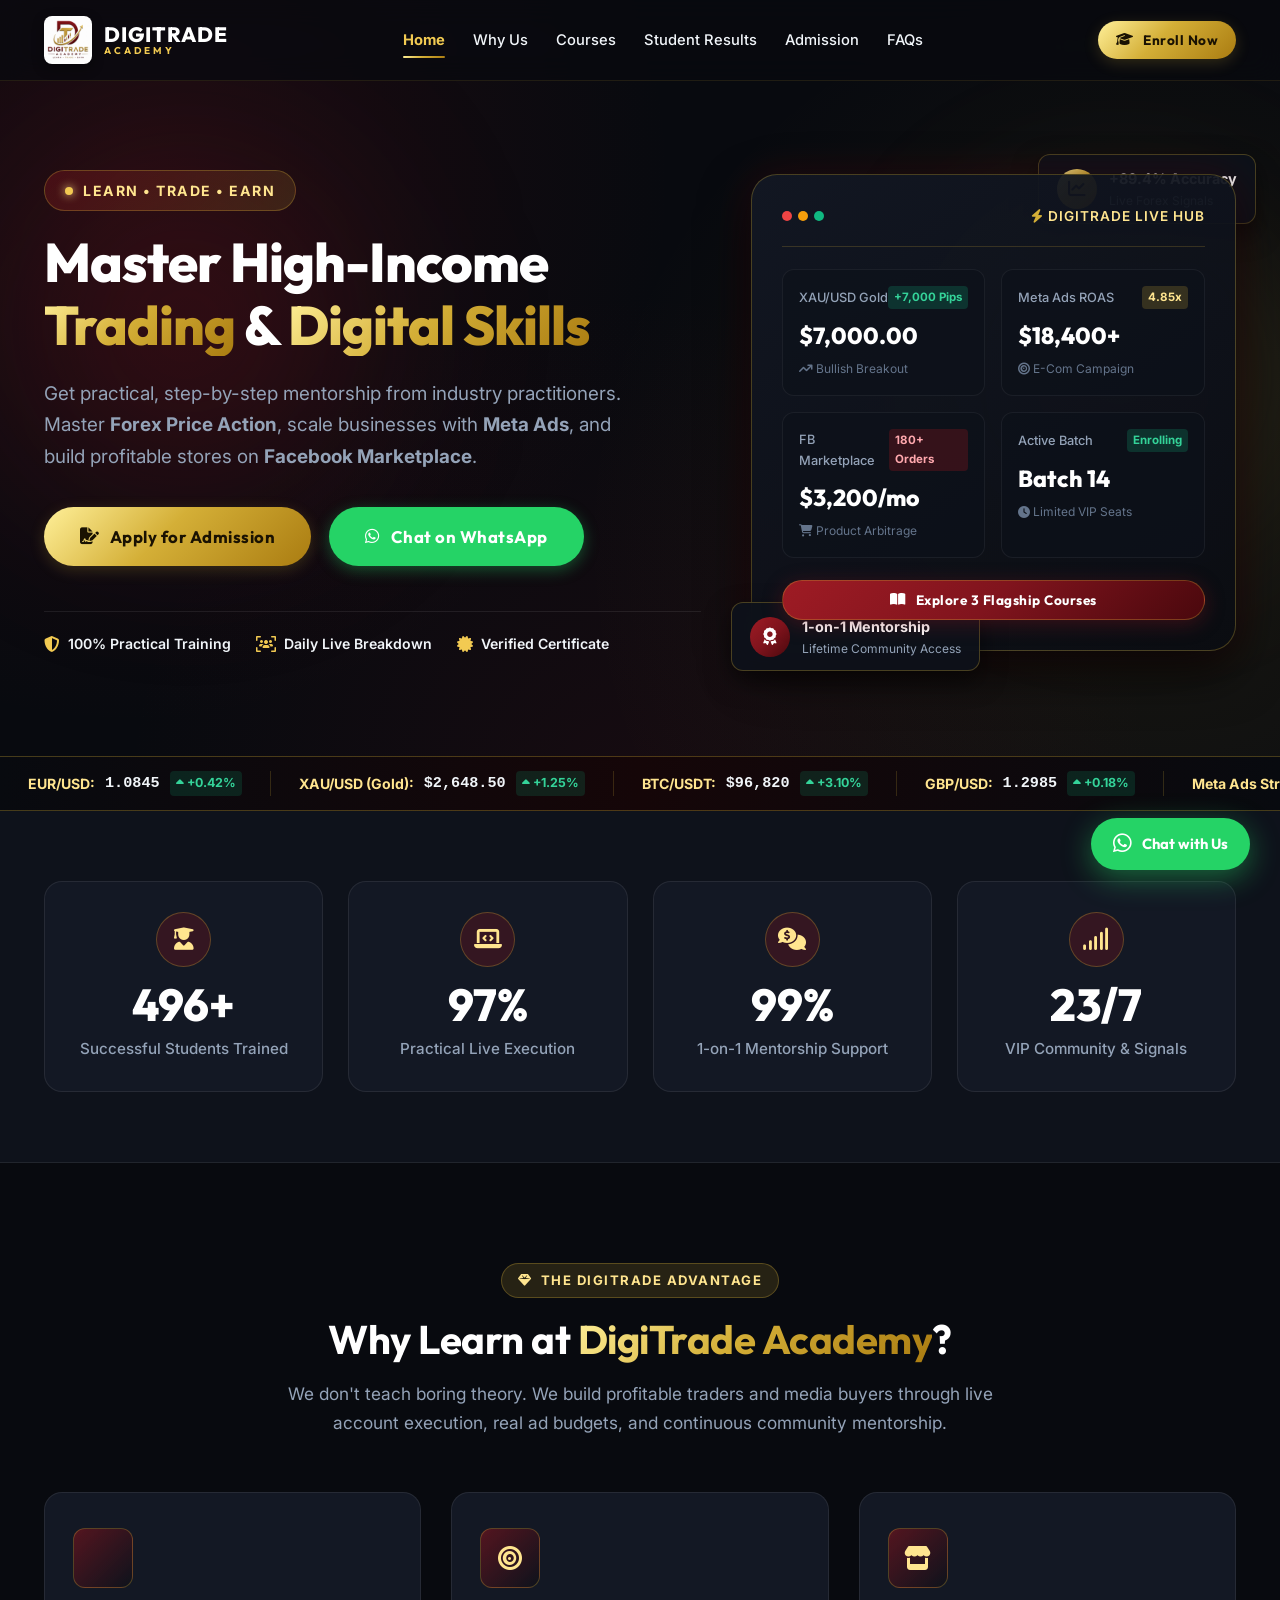
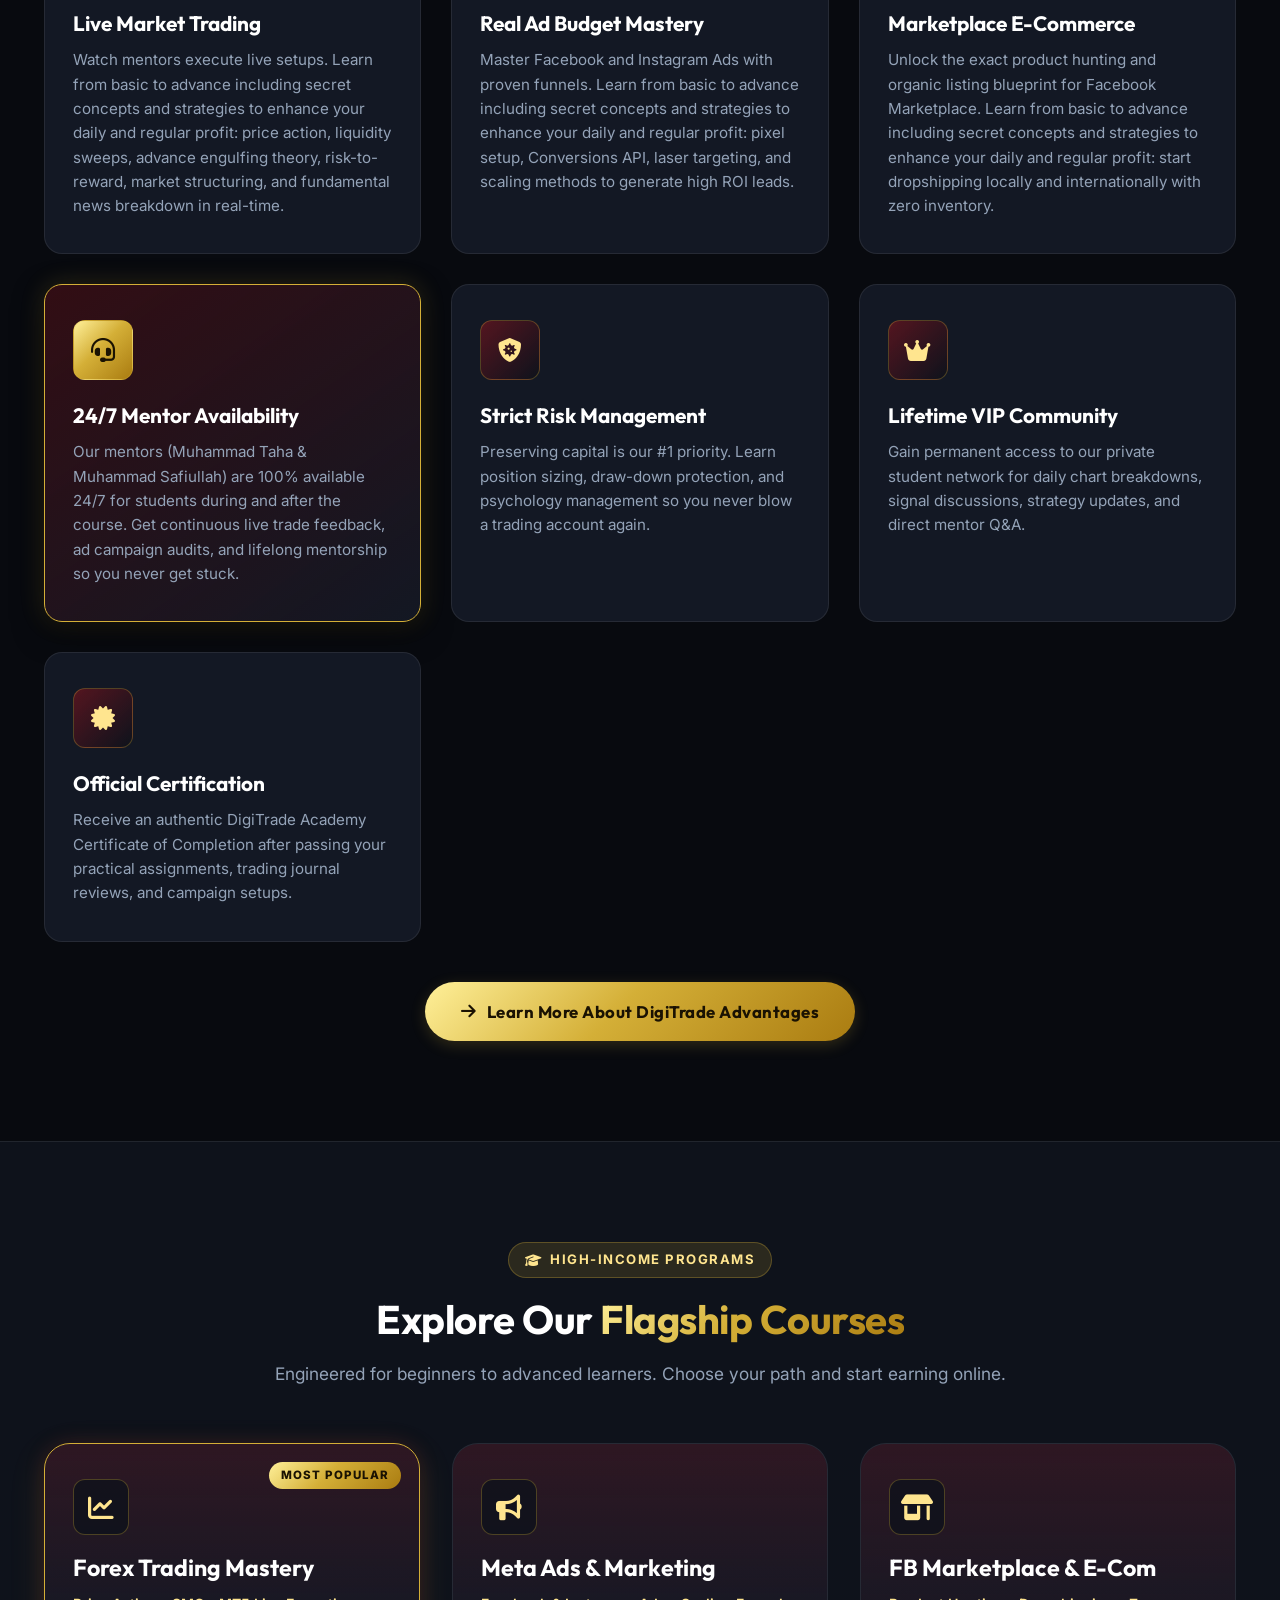
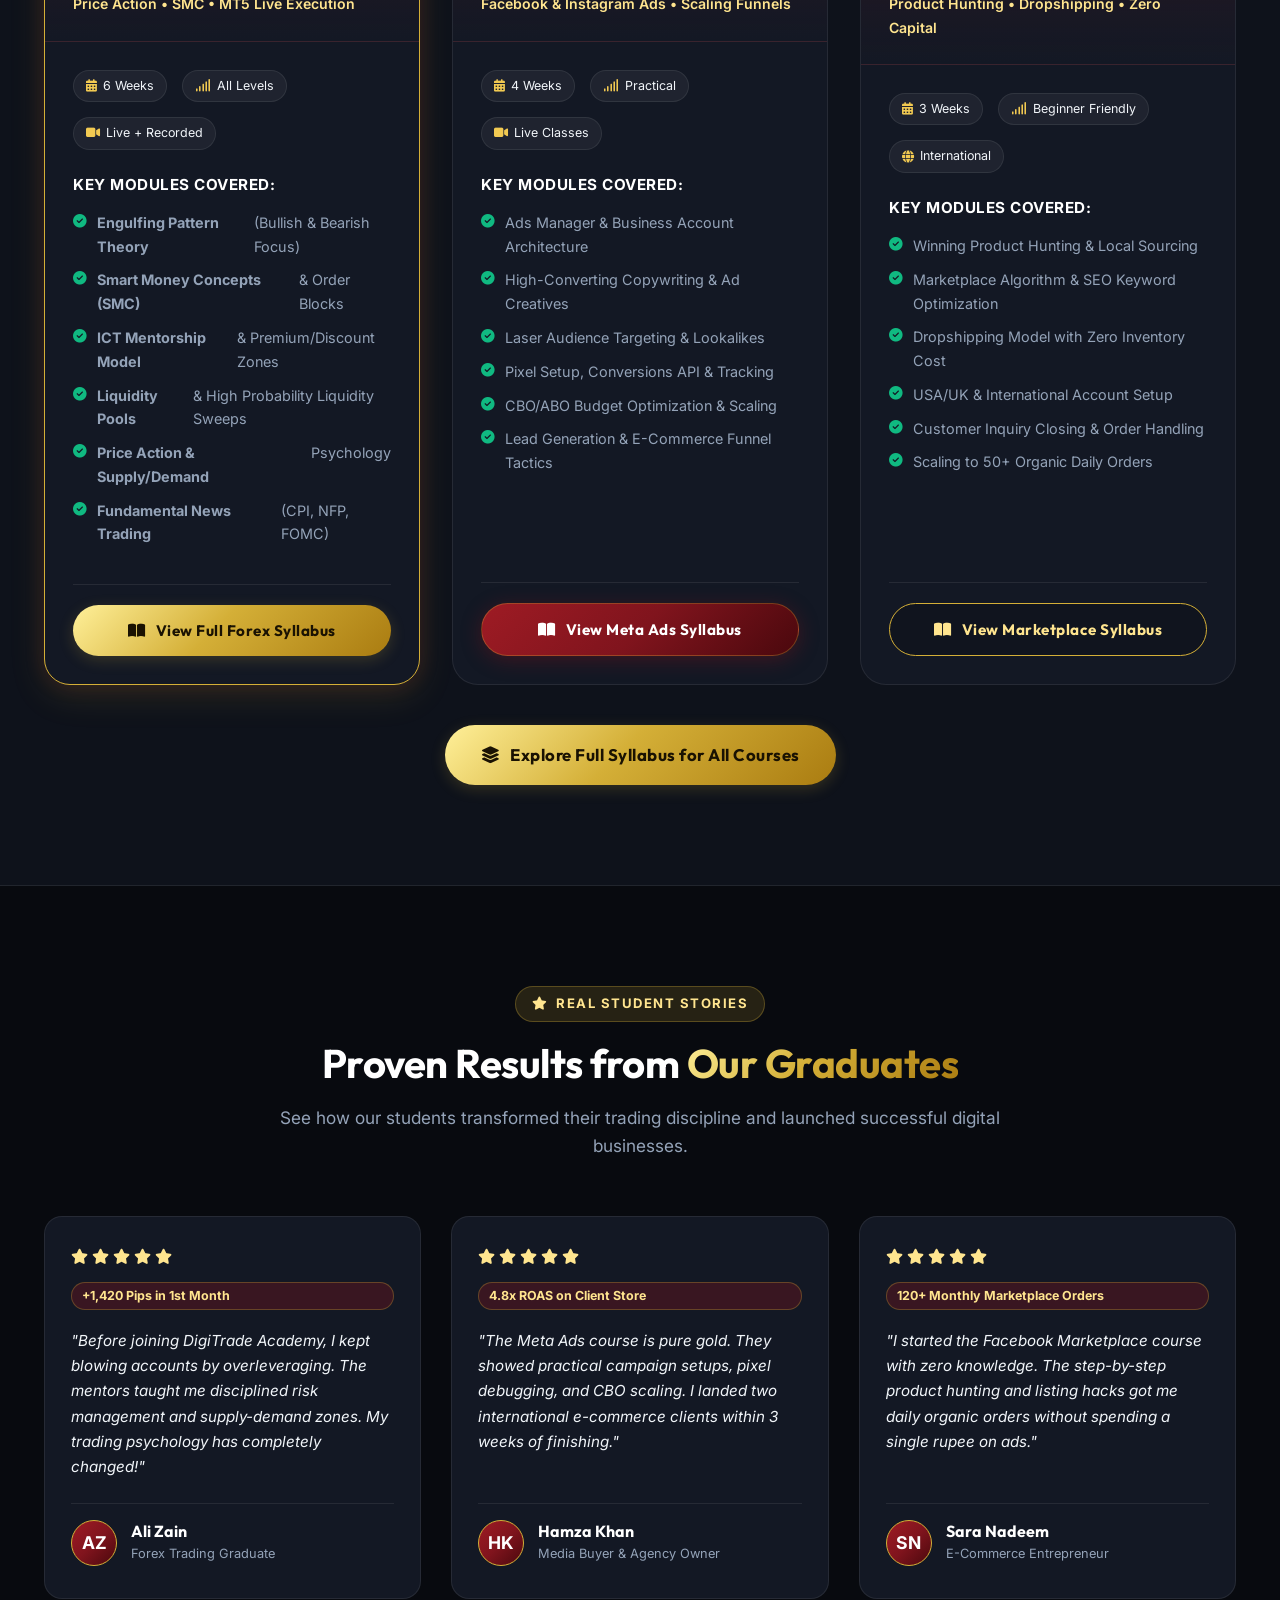
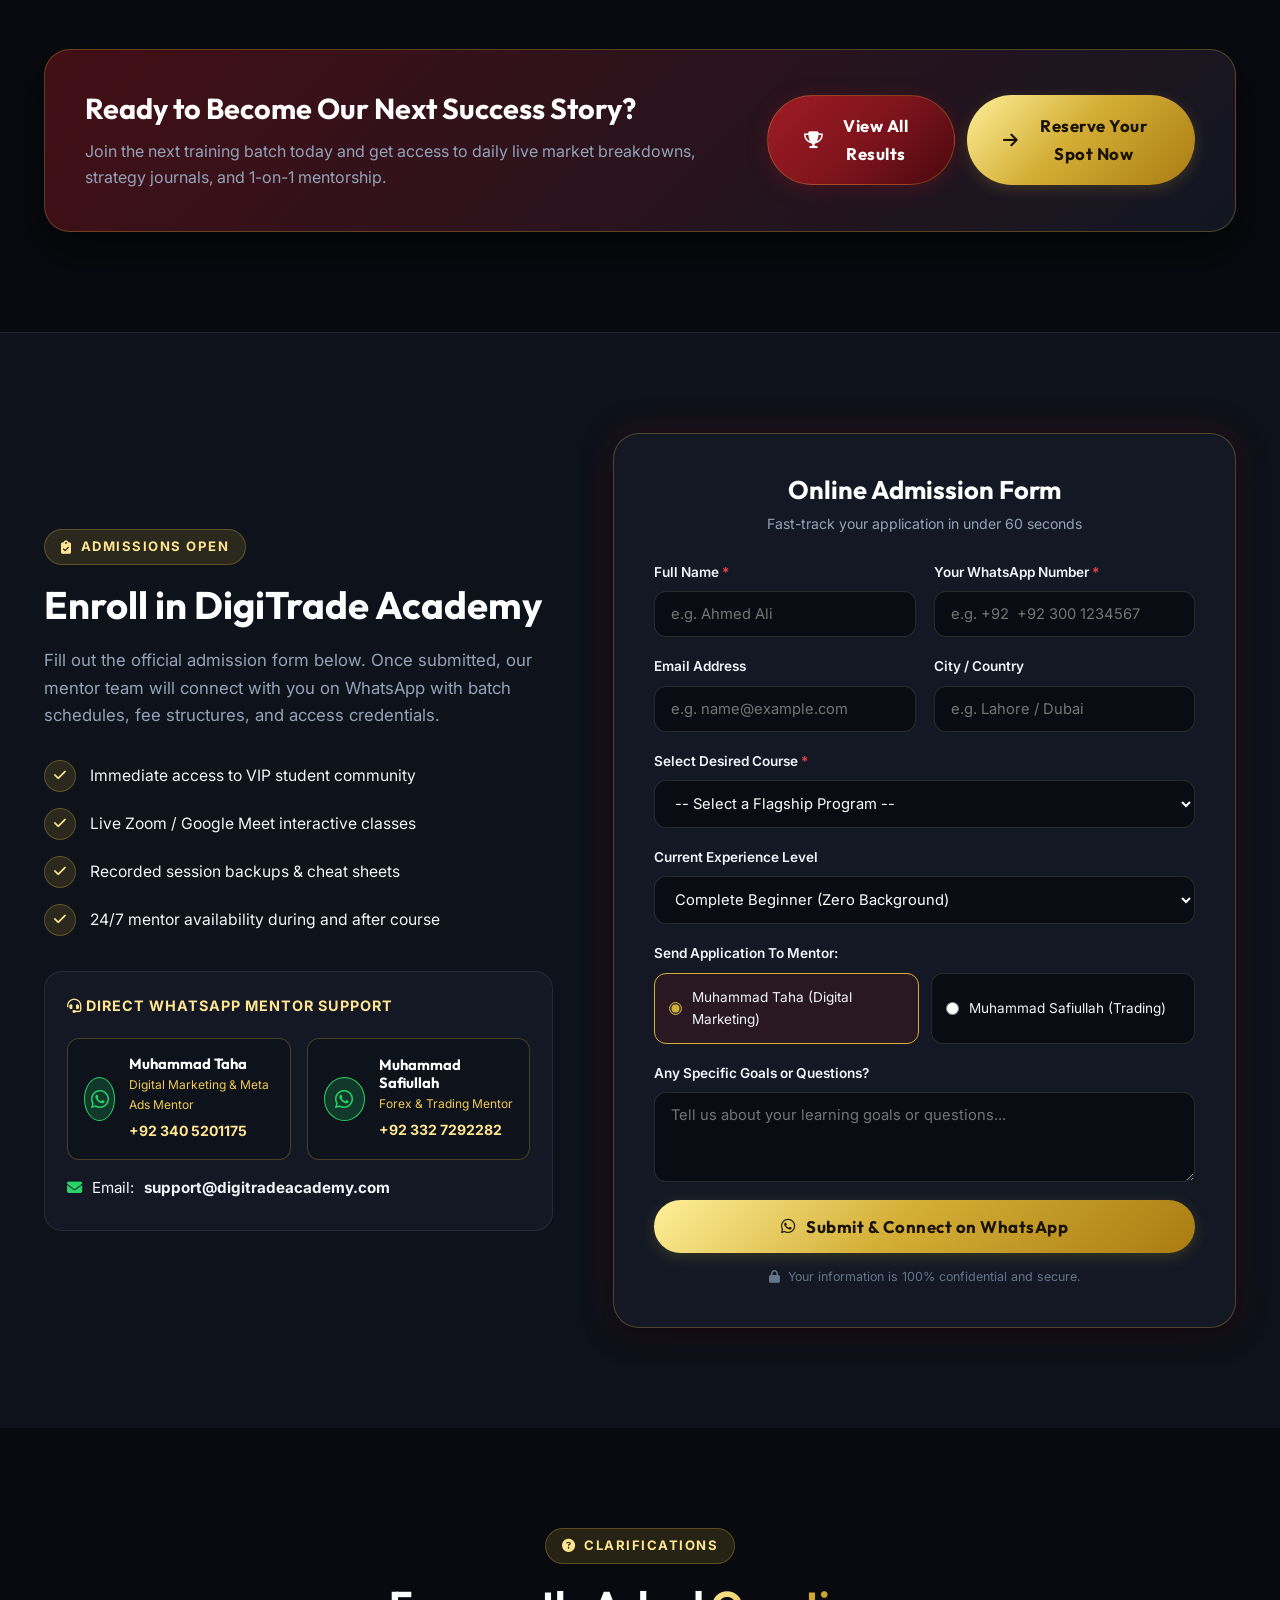
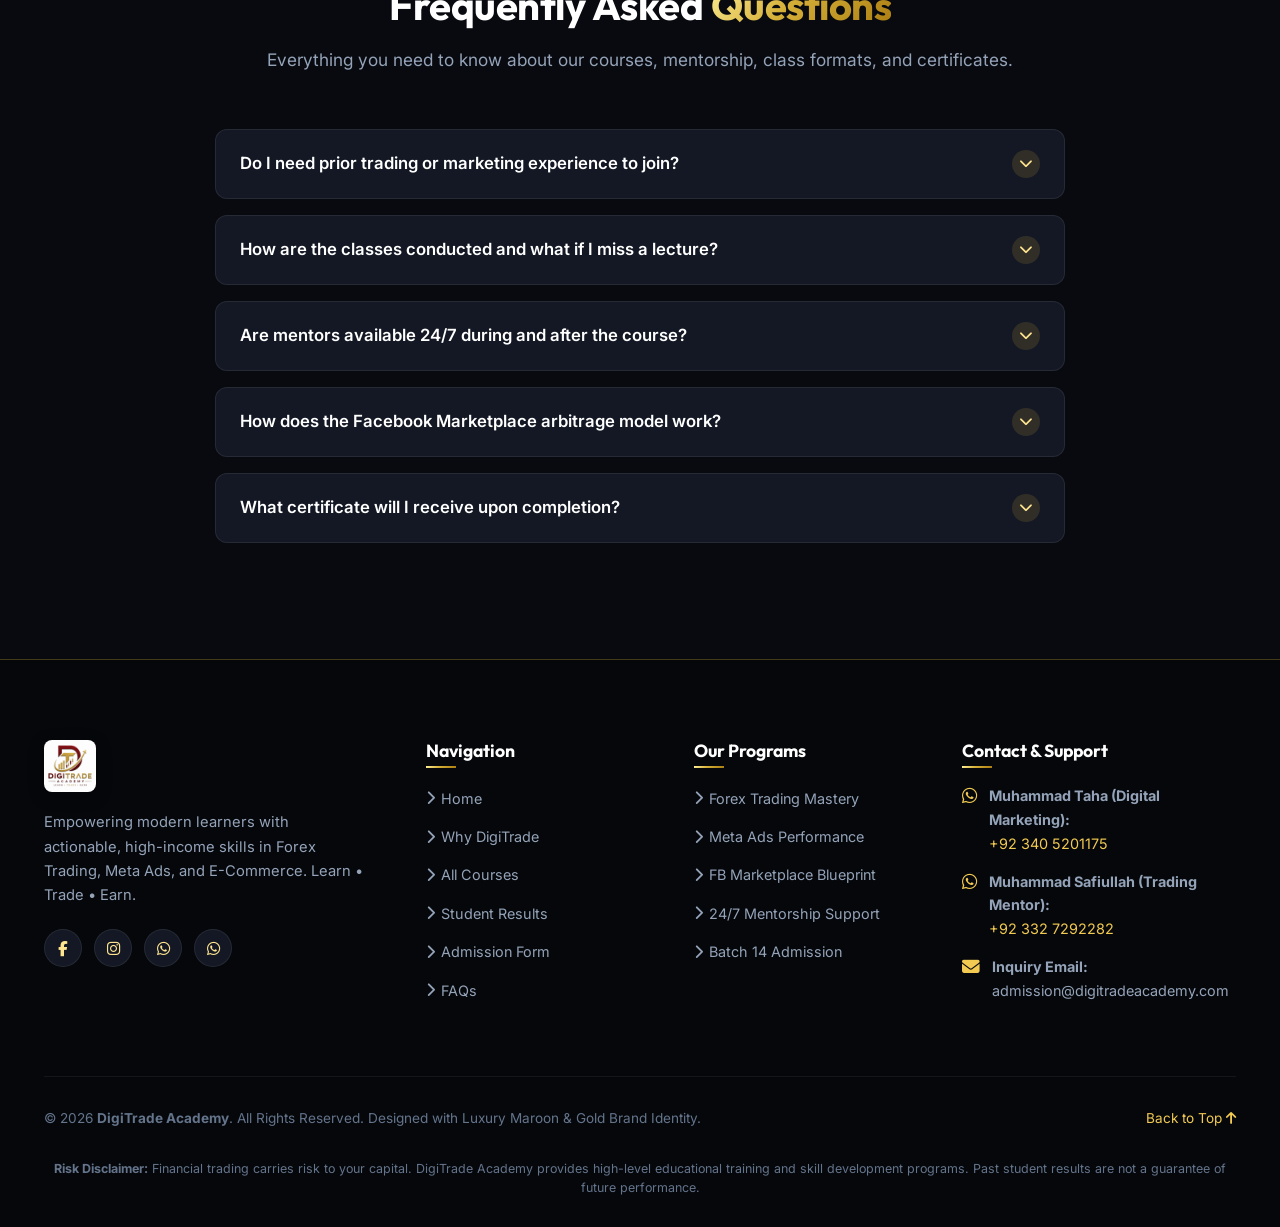
==== commit 2cd1531a: "Update index.html" ====
--- a/index.html
+++ b/index.html
@@ -719,7 +719,7 @@
 
               <div class="form-group">
                 <label for="whatsappNumber" class="form-label">Your WhatsApp Number <span>*</span></label>
-                <input type="tel" id="whatsappNumber" class="form-control" placeholder="e.g. +92 340 5201175" required>
+                <input type="tel" id="whatsappNumber" class="form-control" placeholder="e.g. +92  +92 300 1234567" required>
               </div>
 
               <div class="form-group">
@@ -981,4 +981,4 @@
   <script src="assets/js/main.js"></script>
 </body>
 
-</html>+</html>
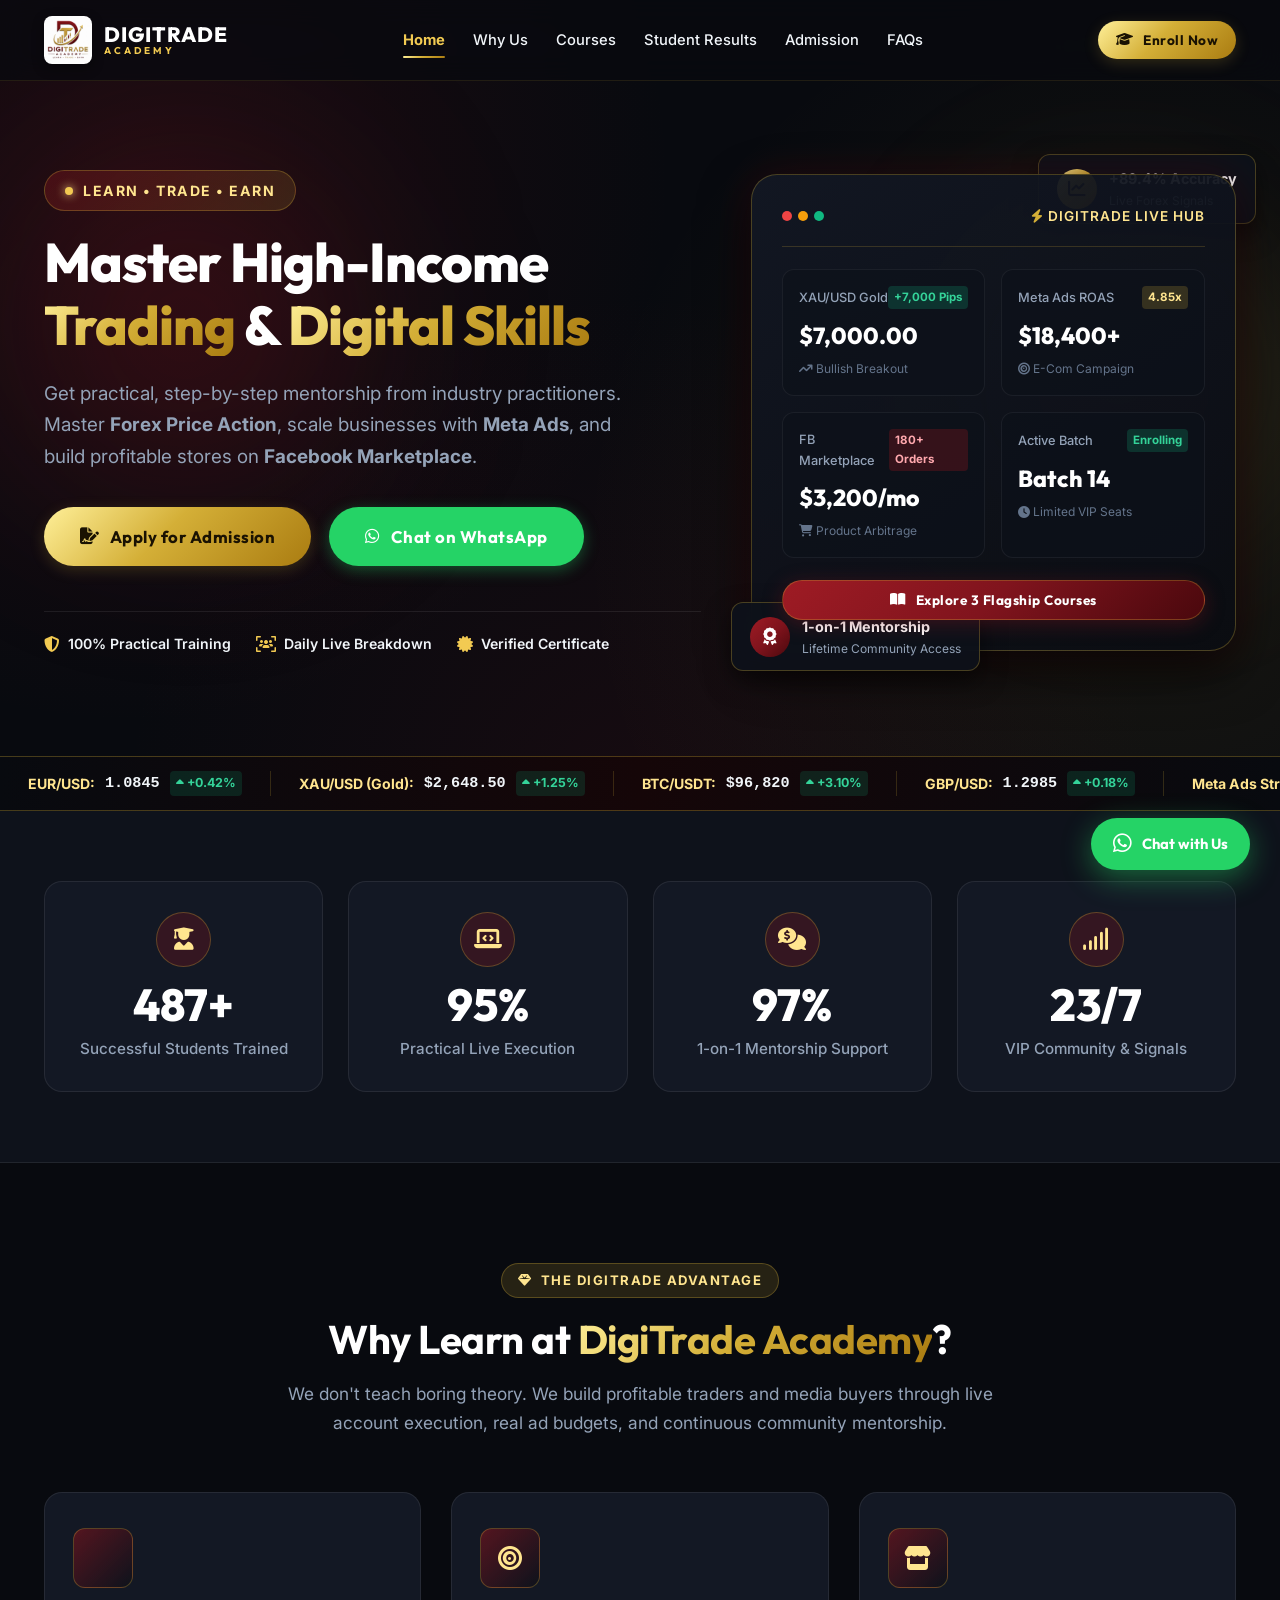
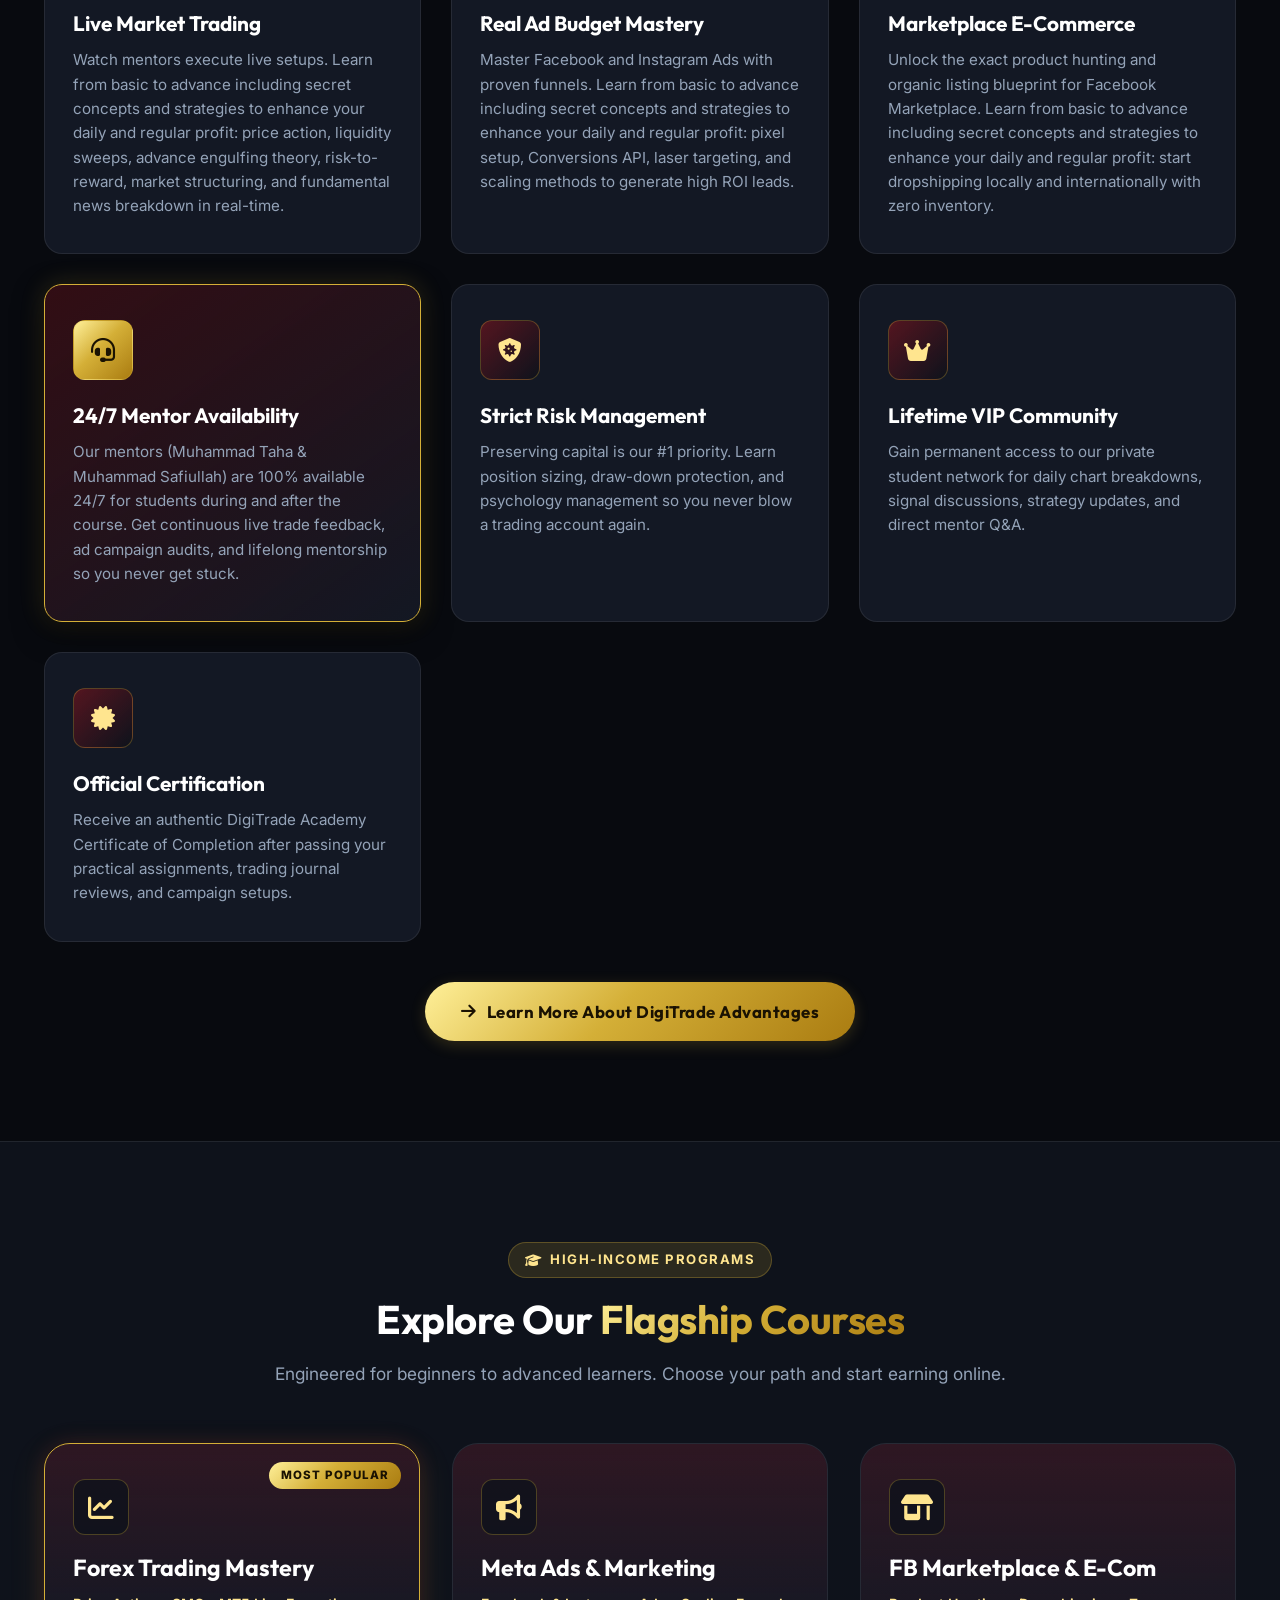
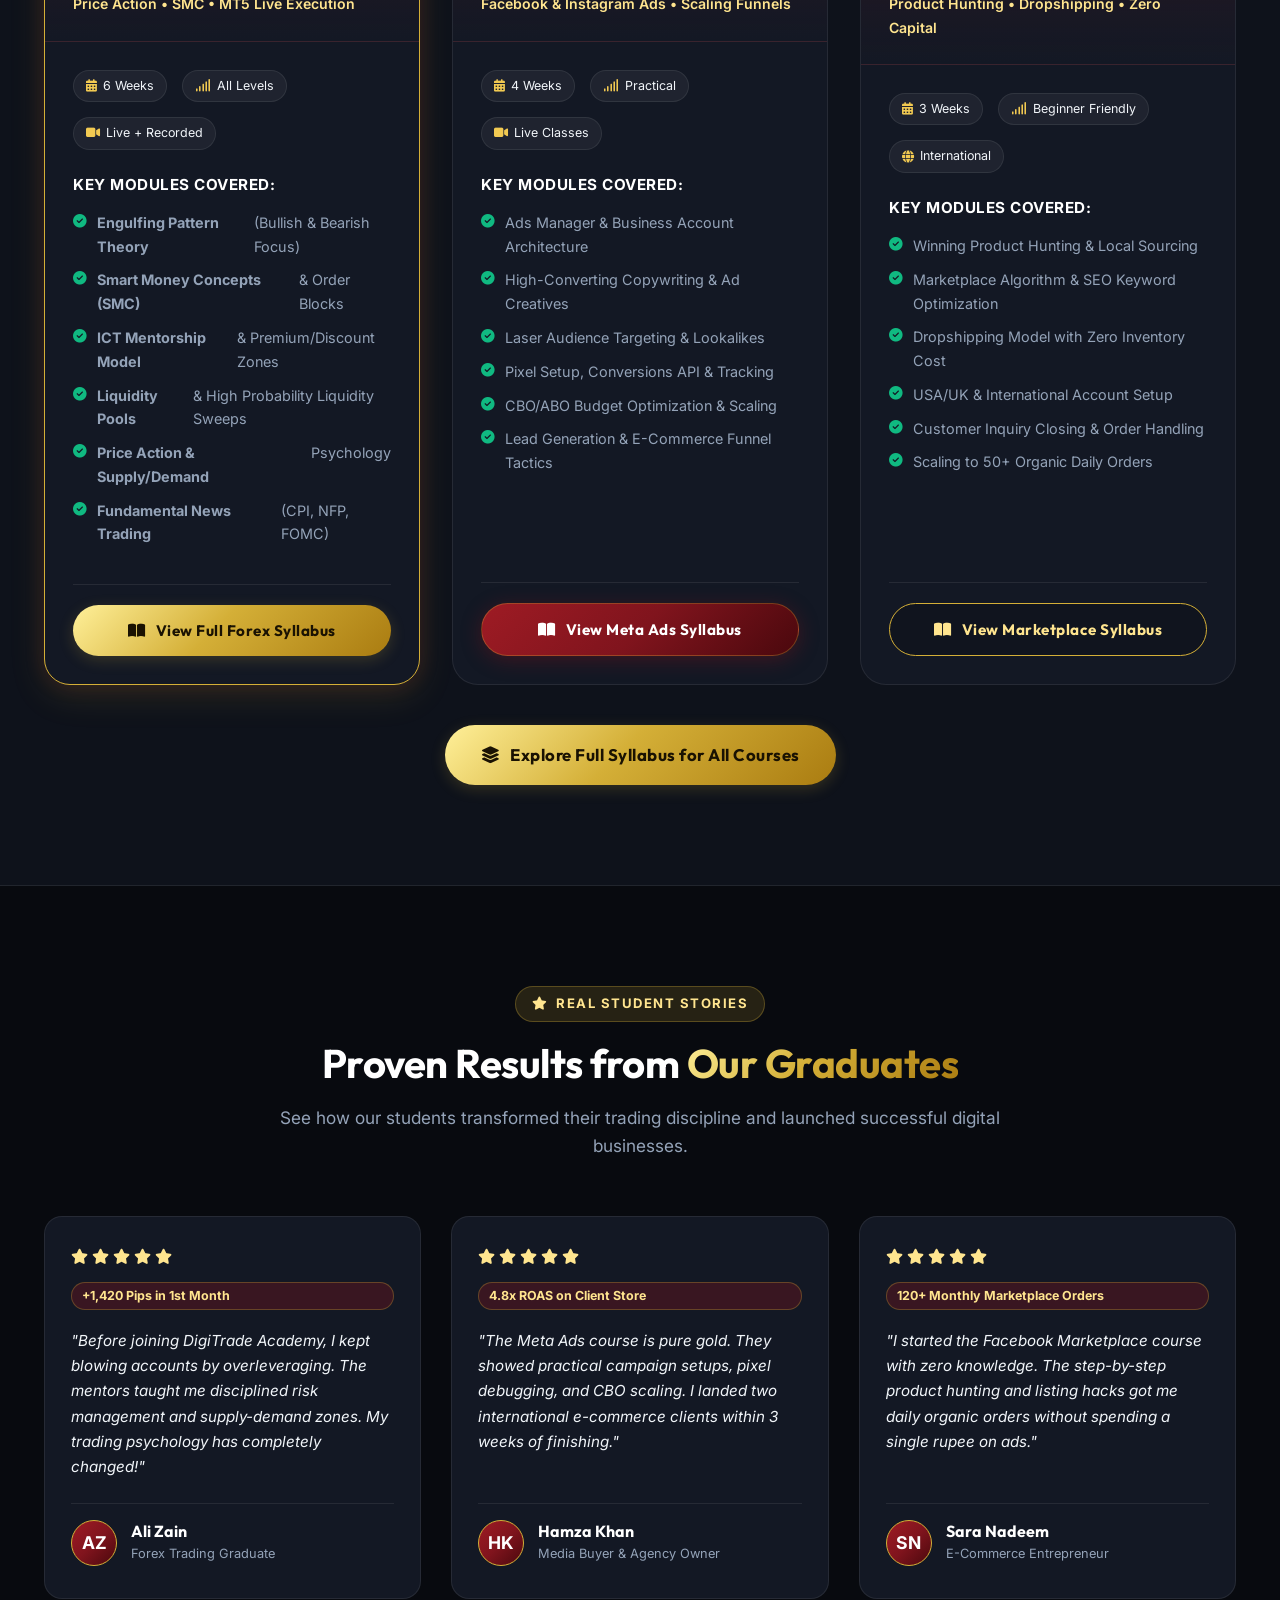
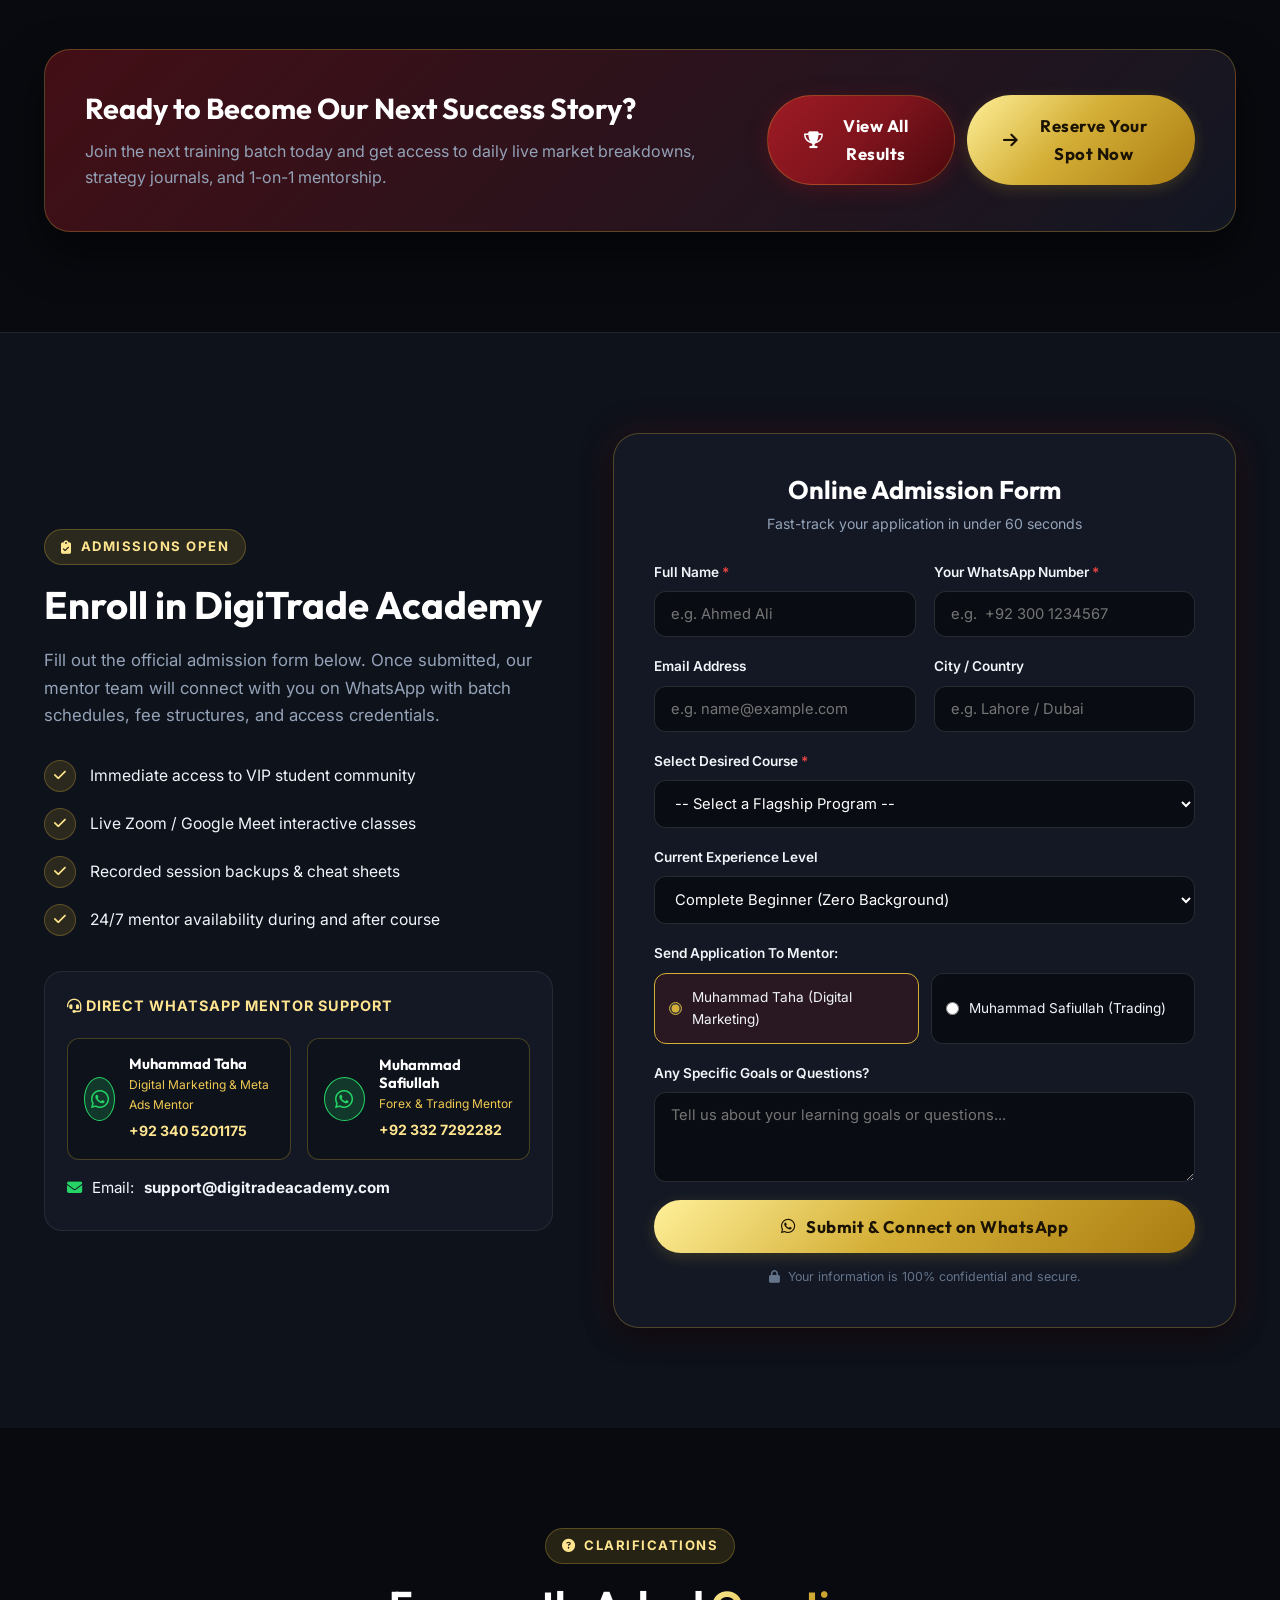
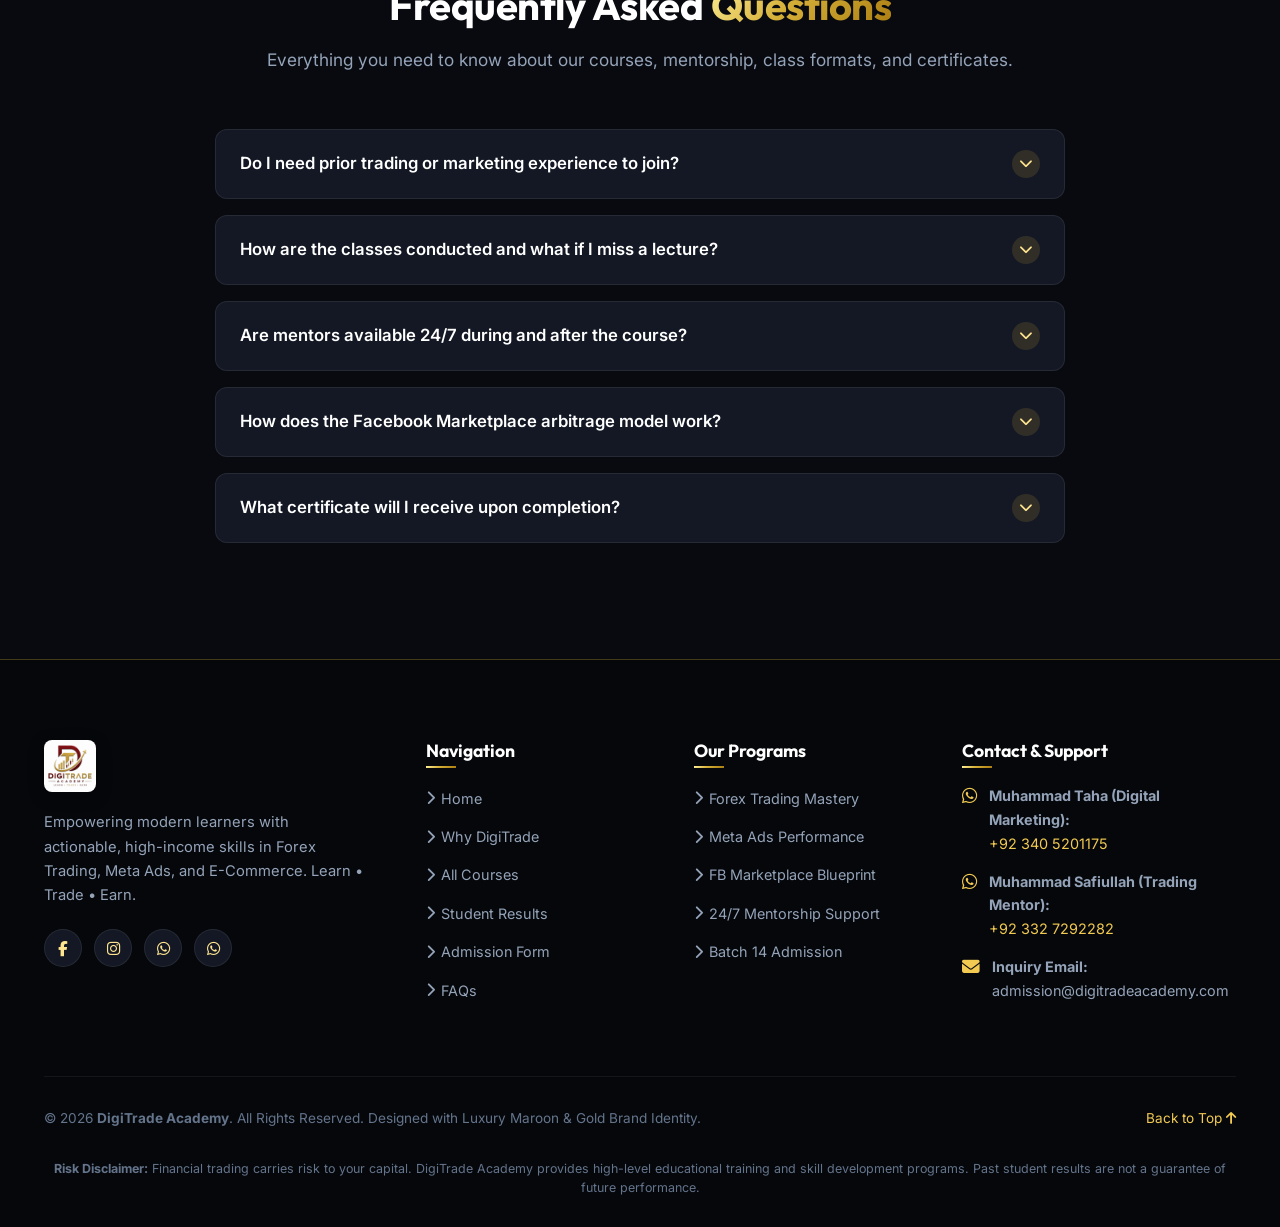
==== commit 167f8488: "Update index.html" ====
--- a/index.html
+++ b/index.html
@@ -719,7 +719,7 @@
 
               <div class="form-group">
                 <label for="whatsappNumber" class="form-label">Your WhatsApp Number <span>*</span></label>
-                <input type="tel" id="whatsappNumber" class="form-control" placeholder="e.g. +92  +92 300 1234567" required>
+                <input type="tel" id="whatsappNumber" class="form-control" placeholder="e.g.  +92 300 1234567" required>
               </div>
 
               <div class="form-group">
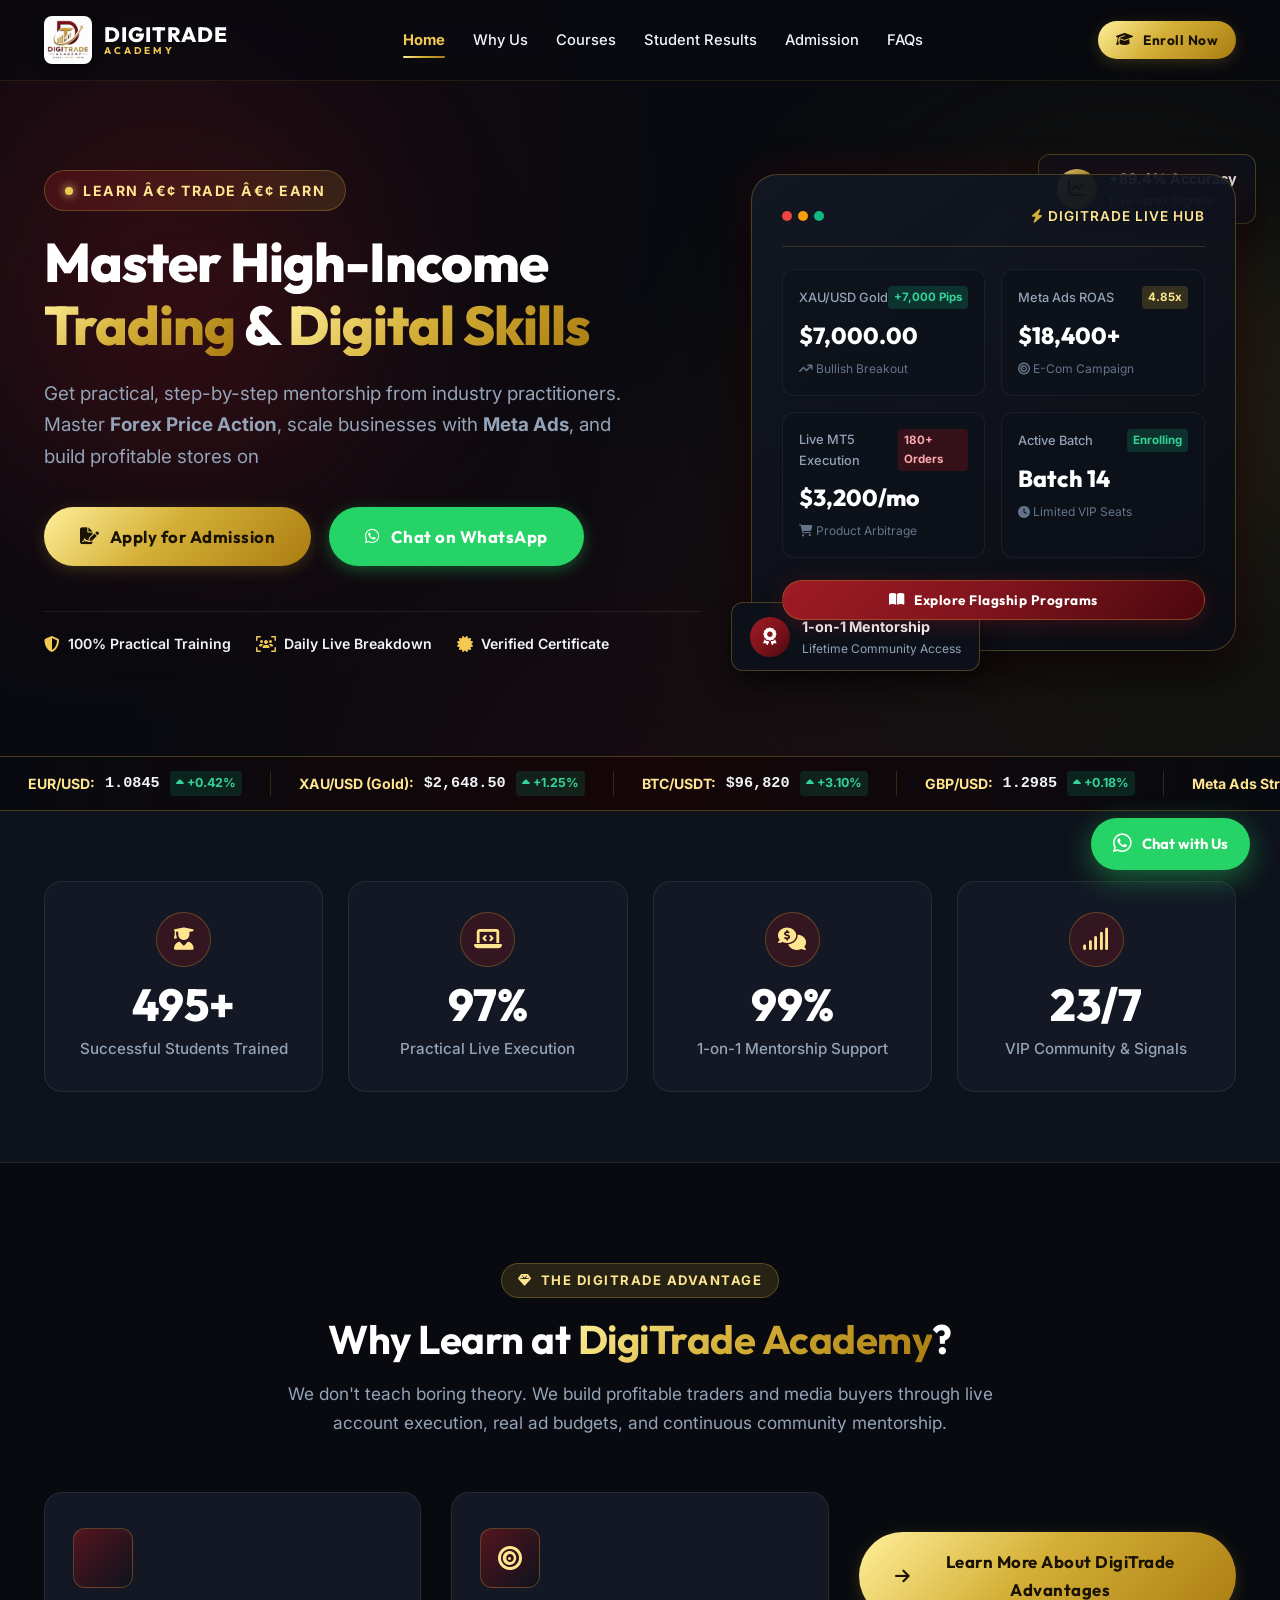
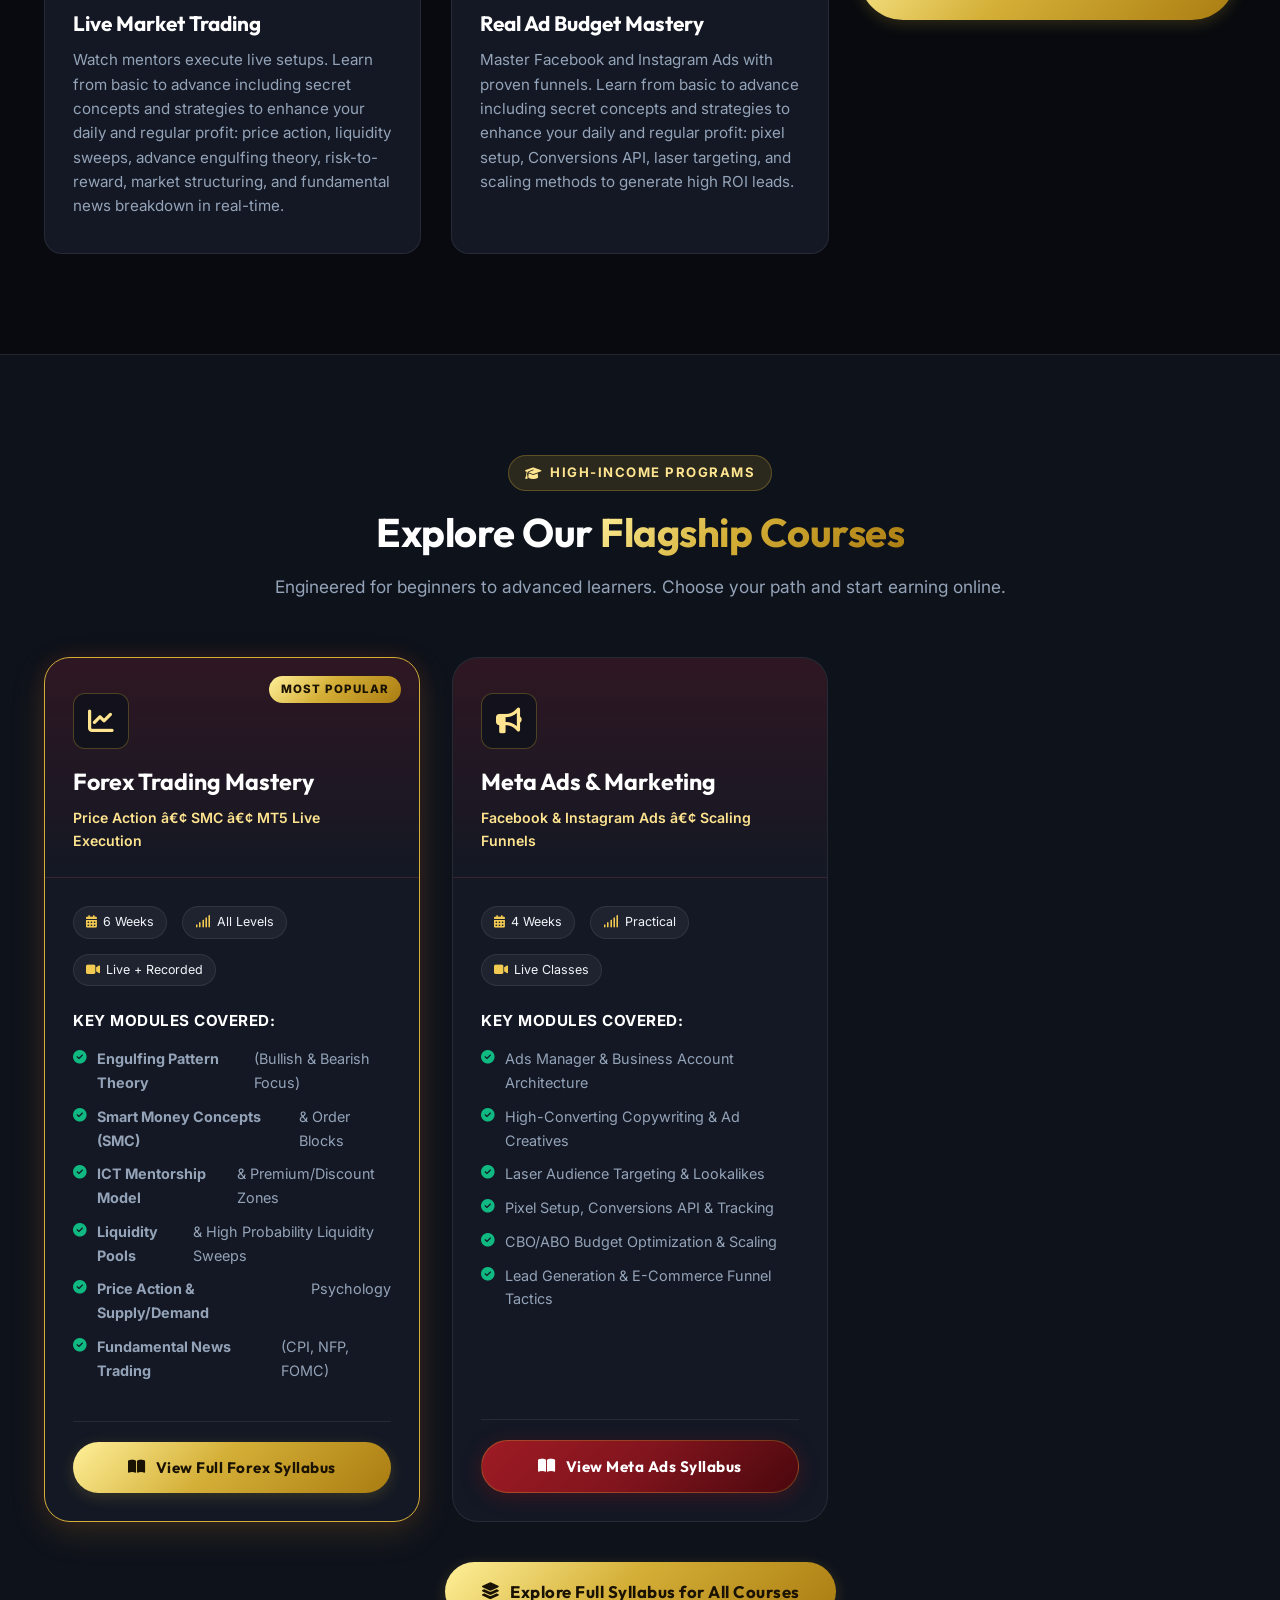
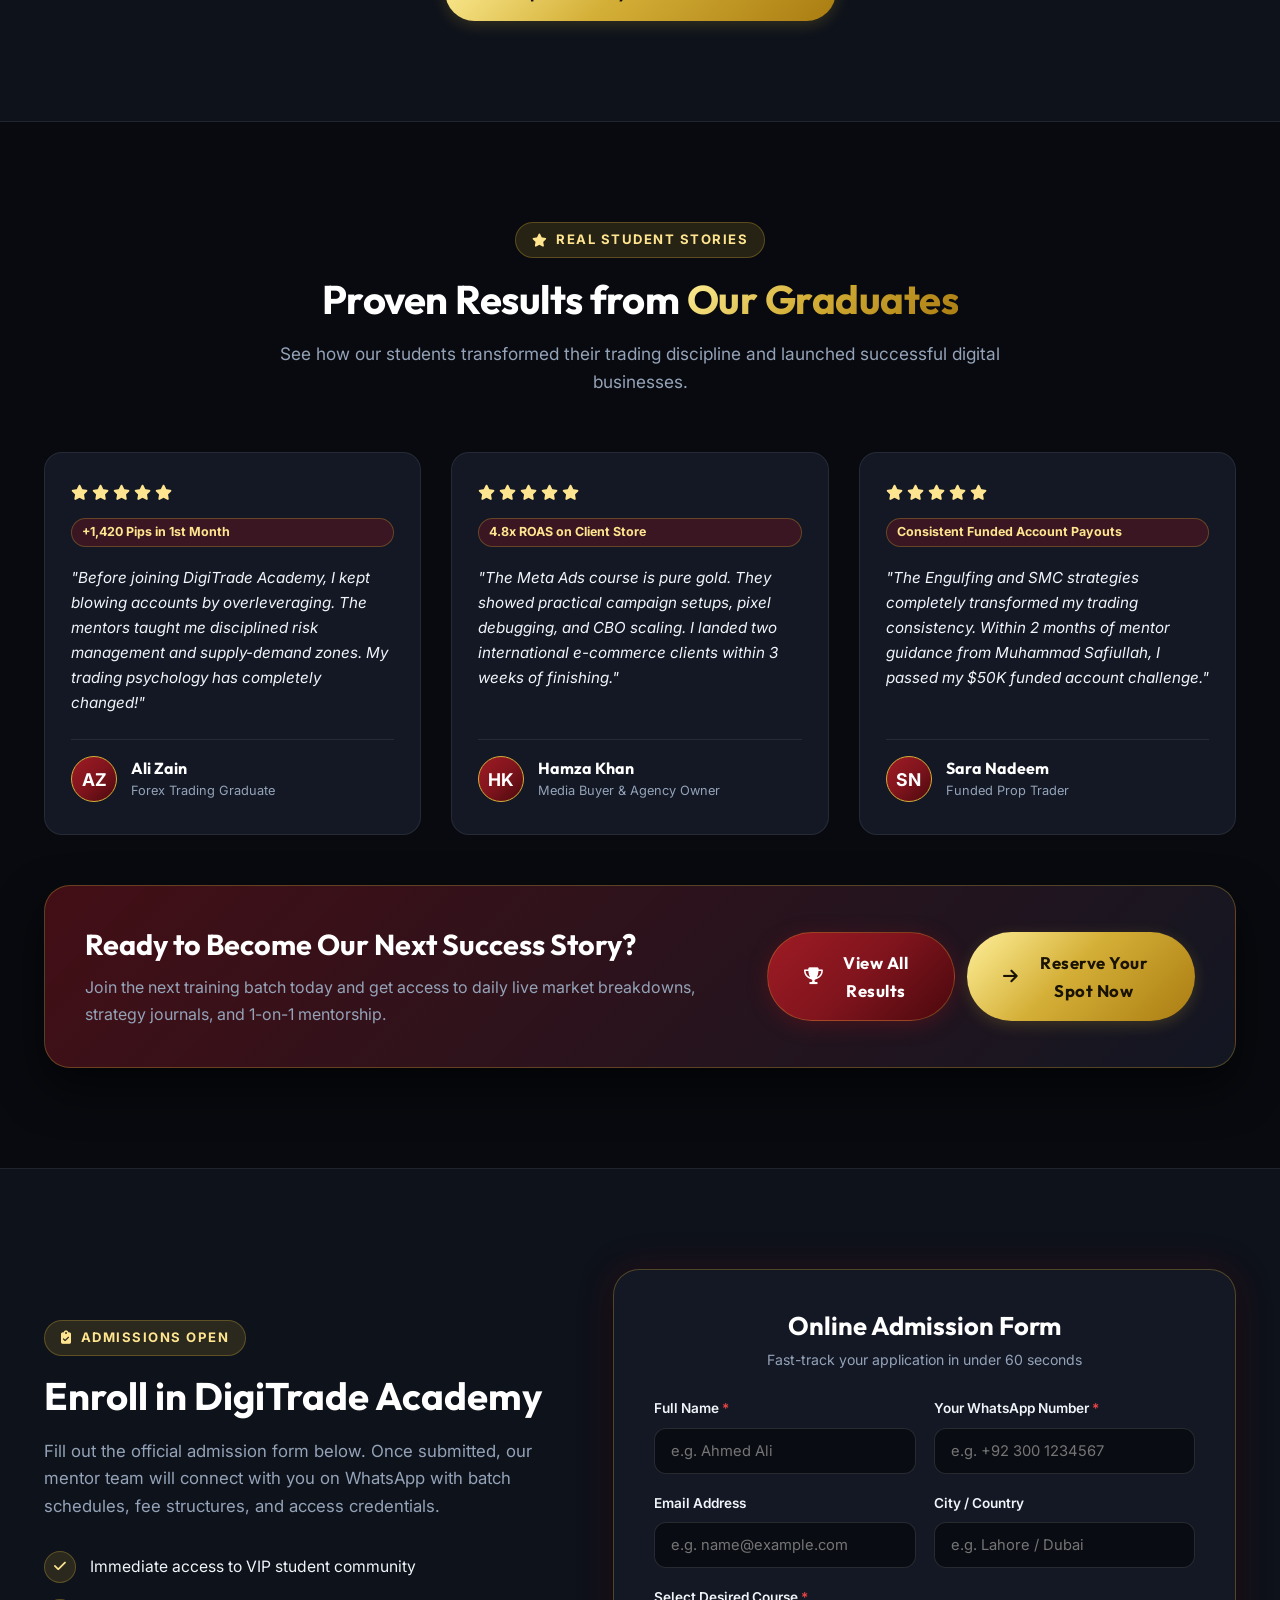
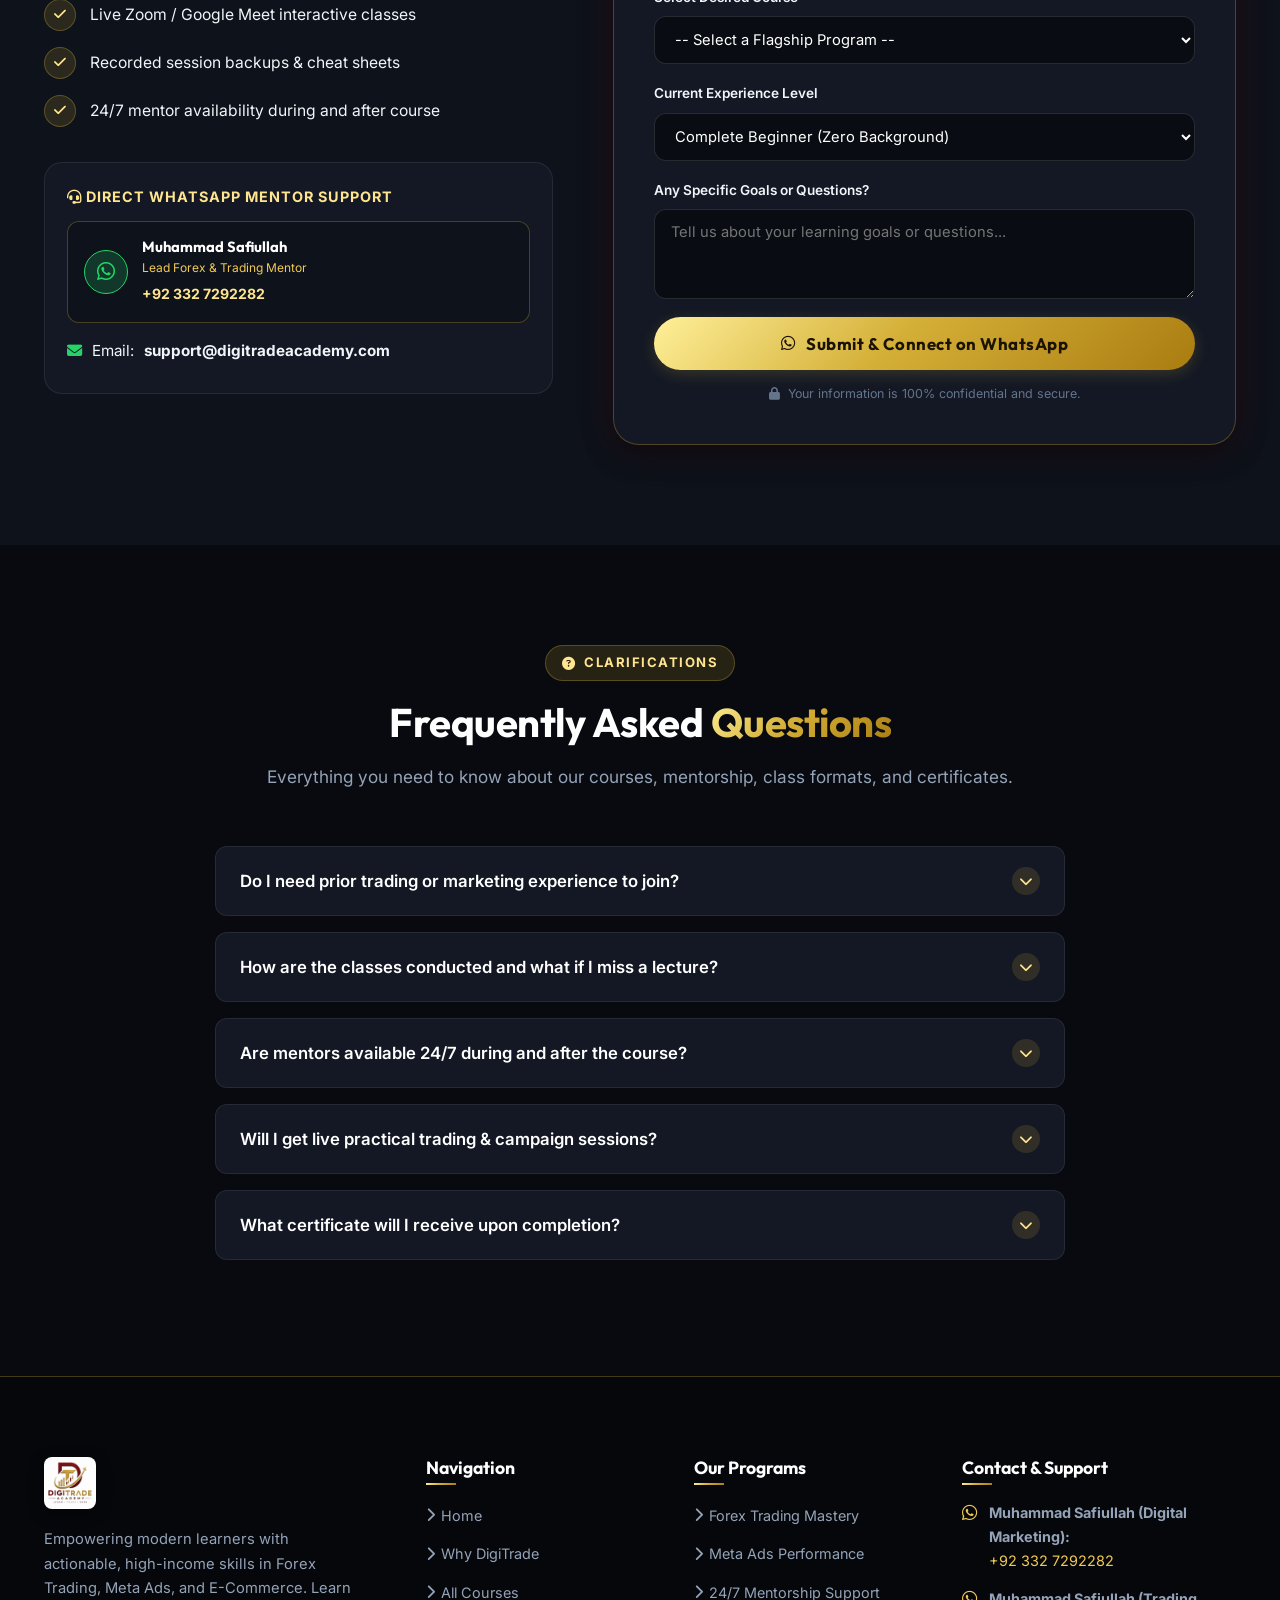
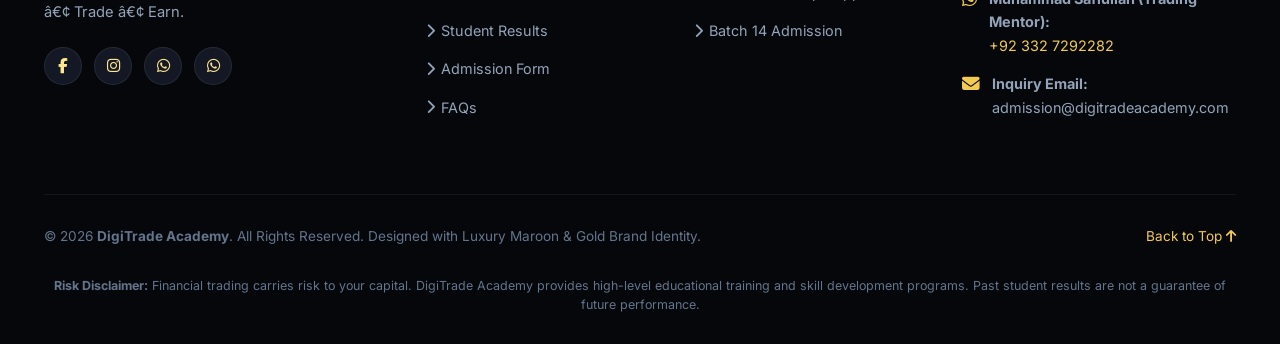
==== commit e7ba35b7: "Add files via upload" ====
--- a/index.html
+++ b/index.html
@@ -1,984 +1,861 @@
-<!DOCTYPE html>
-<html lang="en">
-
-<head>
-  <meta charset="UTF-8">
-  <meta name="viewport" content="width=device-width, initial-scale=1.0">
-  <title>DigiTrade Academy | Learn • Trade • Earn | Forex, Meta Ads & Marketplace Mentorship</title>
-
-  <!-- SEO Meta Tags -->
-  <meta name="description"
-    content="Join DigiTrade Academy for masterclass mentorship in Forex Trading, Meta Ads Performance Marketing, and Facebook Marketplace E-Commerce. Practical live training and VIP community.">
-  <meta name="keywords"
-    content="DigiTrade Academy, Forex Trading Course, Meta Ads Course, Facebook Marketplace Dropshipping, Learn Trade Earn, Trading Mentorship">
-  <meta name="author" content="DigiTrade Academy">
-  <meta property="og:title" content="DigiTrade Academy | Master High-Income Trading & Digital Skills">
-  <meta property="og:description"
-    content="Step-by-step practical live training in Forex Trading, Meta Ads, and Facebook Marketplace.">
-  <meta property="og:type" content="website">
-
-  <!-- Google Fonts -->
-  <link rel="preconnect" href="https://fonts.googleapis.com">
-  <link rel="preconnect" href="https://fonts.gstatic.com" crossorigin>
-  <link
-    href="https://fonts.googleapis.com/css2?family=Inter:wght@300;400;500;600;700&family=Outfit:wght@500;600;700;800;900&display=swap"
-    rel="stylesheet">
-
-  <!-- Font Awesome 6 -->
-  <link rel="stylesheet" href="https://cdnjs.cloudflare.com/ajax/libs/font-awesome/6.5.1/css/all.min.css">
-
-  <!-- Custom Stylesheet -->
-  <link rel="stylesheet" href="assets/css/style.css">
-</head>
-
-<body>
-
-  <!-- ==========================================
-       1. STICKY GLASSMORPHIC NAVBAR
-       ========================================== -->
-  <header class="navbar" id="navbar">
-    <div class="container nav-container">
-      <a href="#home" class="nav-brand" aria-label="DigiTrade Academy Home">
-        <img src="assets/images/digitrade-logo.jpg" alt="DigiTrade Academy Logo" class="nav-logo"
-          onerror="this.src='assets/images/logo.svg'">
-        <div class="nav-brand-text">
-          <span>DIGI<span class="text-gold">TRADE</span></span>
-          <span class="nav-brand-sub">ACADEMY</span>
-        </div>
-      </a>
-
-      <!-- Navigation Menu -->
-      <nav class="nav-menu" id="navMenu">
-        <a href="index.html" class="nav-link active">Home</a>
-        <a href="why-us.html" class="nav-link">Why Us</a>
-        <a href="courses.html" class="nav-link">Courses</a>
-        <a href="results.html" class="nav-link">Student Results</a>
-        <a href="admission.html" class="nav-link">Admission</a>
-        <a href="admission.html#faqs" class="nav-link">FAQs</a>
-      </nav>
-
-      <!-- Action Buttons -->
-      <div class="nav-actions">
-        <a href="admission.html" class="btn btn-gold btn-sm btn-enroll">
-          <i class="fas fa-graduation-cap"></i> Enroll Now
-        </a>
-        <button class="nav-toggle" id="navToggle" aria-label="Toggle Navigation Menu">
-          <i class="fas fa-bars"></i>
-        </button>
-      </div>
-    </div>
-  </header>
-
-  <!-- ==========================================
-       2. HERO SECTION
-       ========================================== -->
-  <section class="hero" id="home">
-    <div class="hero-glow-1"></div>
-    <div class="hero-glow-2"></div>
-    <div class="container">
-      <div class="hero-grid">
-        <!-- Hero Text Content -->
-        <div class="hero-content">
-          <div class="hero-badge-wrap">
-            <span class="hero-badge">
-              <span class="pulse-dot"></span>
-              LEARN • TRADE • EARN
-            </span>
-          </div>
-
-          <h1 class="hero-title">
-            Master High-Income <span class="gradient-text">Trading</span> &amp; <span class="gradient-text">Digital
-              Skills</span>
-          </h1>
-
-          <p class="hero-description">
-            Get practical, step-by-step mentorship from industry practitioners. Master <strong>Forex Price
-              Action</strong>, scale businesses with <strong>Meta Ads</strong>, and build profitable stores on
-            <strong>Facebook Marketplace</strong>.
-          </p>
-
-          <div class="hero-actions">
-            <a href="#admission" class="btn btn-gold btn-lg">
-              <i class="fas fa-file-signature"></i> Apply for Admission
-            </a>
-            <a href="https://wa.me/923405201175?text=Hello%20DigiTrade%20Academy!%20I%20want%20to%20learn%20more%20about%20your%20upcoming%20batches."
-              target="_blank" class="btn btn-whatsapp btn-lg">
-              <i class="fab fa-whatsapp"></i> Chat on WhatsApp
-            </a>
-          </div>
-
-          <!-- Trust Badges -->
-          <div class="hero-trust-list">
-            <div class="hero-trust-item">
-              <i class="fas fa-shield-halved"></i> 100% Practical Training
-            </div>
-            <div class="hero-trust-item">
-              <i class="fas fa-users-viewfinder"></i> Daily Live Breakdown
-            </div>
-            <div class="hero-trust-item">
-              <i class="fas fa-certificate"></i> Verified Certificate
-            </div>
-          </div>
-        </div>
-
-        <!-- Hero Interactive Visual / Terminal -->
-        <div class="hero-visual">
-          <!-- Floating Badge 1 -->
-          <div class="floating-badge floating-badge-1">
-            <div class="badge-icon-wrap badge-icon-gold">
-              <i class="fas fa-chart-line"></i>
-            </div>
-            <div>
-              <div class="badge-info-title">+89.4% Accuracy</div>
-              <div class="badge-info-sub">Live Forex Signals</div>
-            </div>
-          </div>
-
-          <!-- Main Terminal Card -->
-          <div class="hero-card-main">
-            <div class="hero-card-header">
-              <div class="terminal-dots">
-                <span class="dot-red"></span>
-                <span class="dot-yellow"></span>
-                <span class="dot-green"></span>
-              </div>
-              <div class="terminal-title">
-                <i class="fas fa-bolt" style="color:#D4AF37;"></i> DIGITRADE LIVE HUB
-              </div>
-            </div>
-
-            <!-- Metrics Grid Inside Card -->
-            <div class="hero-metrics-grid">
-              <div class="metric-box">
-                <div class="metric-header">
-                  <span class="metric-label">XAU/USD Gold</span>
-                  <span class="metric-tag tag-green">+7,000 Pips</span>
-                </div>
-                <div class="metric-val">$7,000.00</div>
-                <div class="metric-sub"><i class="fas fa-arrow-trend-up"></i> Bullish Breakout</div>
-              </div>
-
-              <div class="metric-box">
-                <div class="metric-header">
-                  <span class="metric-label">Meta Ads ROAS</span>
-                  <span class="metric-tag tag-gold">4.85x</span>
-                </div>
-                <div class="metric-val">$18,400+</div>
-                <div class="metric-sub"><i class="fas fa-bullseye"></i> E-Com Campaign</div>
-              </div>
-
-              <div class="metric-box">
-                <div class="metric-header">
-                  <span class="metric-label">FB Marketplace</span>
-                  <span class="metric-tag tag-maroon">180+ Orders</span>
-                </div>
-                <div class="metric-val">$3,200/mo</div>
-                <div class="metric-sub"><i class="fas fa-cart-shopping"></i> Product Arbitrage</div>
-              </div>
-
-              <div class="metric-box">
-                <div class="metric-header">
-                  <span class="metric-label">Active Batch</span>
-                  <span class="metric-tag tag-green">Enrolling</span>
-                </div>
-                <div class="metric-val">Batch 14</div>
-                <div class="metric-sub"><i class="fas fa-clock"></i> Limited VIP Seats</div>
-              </div>
-            </div>
-
-            <div style="text-align: center;">
-              <a href="#courses" class="btn btn-maroon btn-sm" style="width: 100%;">
-                <i class="fas fa-book-open"></i> Explore 3 Flagship Courses
-              </a>
-            </div>
-          </div>
-
-          <!-- Floating Badge 2 -->
-          <div class="floating-badge floating-badge-2">
-            <div class="badge-icon-wrap badge-icon-maroon">
-              <i class="fas fa-award"></i>
-            </div>
-            <div>
-              <div class="badge-info-title">1-on-1 Mentorship</div>
-              <div class="badge-info-sub">Lifetime Community Access</div>
-            </div>
-          </div>
-        </div>
-      </div>
-    </div>
-  </section>
-
-  <!-- ==========================================
-       3. LIVE FINTECH & MARKET TICKER BAR
-       ========================================== -->
-  <section class="ticker-section" aria-label="Live Market Rates and Academy Updates">
-    <div class="ticker-track" id="tickerTrack">
-      <div class="ticker-item">
-        <span class="symbol">EUR/USD:</span>
-        <span class="price">1.0845</span>
-        <span class="change up"><i class="fas fa-caret-up"></i> +0.42%</span>
-      </div>
-      <div class="ticker-item">
-        <span class="symbol">XAU/USD (Gold):</span>
-        <span class="price">$2,648.50</span>
-        <span class="change up"><i class="fas fa-caret-up"></i> +1.25%</span>
-      </div>
-      <div class="ticker-item">
-        <span class="symbol">BTC/USDT:</span>
-        <span class="price">$96,820</span>
-        <span class="change up"><i class="fas fa-caret-up"></i> +3.10%</span>
-      </div>
-      <div class="ticker-item">
-        <span class="symbol">GBP/USD:</span>
-        <span class="price">1.2985</span>
-        <span class="change up"><i class="fas fa-caret-up"></i> +0.18%</span>
-      </div>
-      <div class="ticker-item">
-        <span class="symbol">Meta Ads Strategy:</span>
-        <span class="price">4.85x ROAS</span>
-        <span class="change star"><i class="fas fa-star"></i> High Scaling</span>
-      </div>
-      <div class="ticker-item">
-        <span class="symbol">FB Marketplace:</span>
-        <span class="price">200+ Daily Views</span>
-        <span class="change up"><i class="fas fa-check"></i> Organic</span>
-      </div>
-      <div class="ticker-item">
-        <span class="symbol">Next Batch Admission:</span>
-        <span class="price">Open</span>
-        <span class="change star"><i class="fas fa-bolt"></i> VIP Access</span>
-      </div>
-    </div>
-  </section>
-
-  <!-- ==========================================
-       4. KEY STATS COUNTER
-       ========================================== -->
-  <section class="stats-section">
-    <div class="container">
-      <div class="stats-grid">
-        <div class="stat-card">
-          <div class="stat-icon">
-            <i class="fas fa-user-graduate"></i>
-          </div>
-          <div class="stat-number" data-target="500" data-suffix="+">500+</div>
-          <div class="stat-label">Successful Students Trained</div>
-        </div>
-
-        <div class="stat-card">
-          <div class="stat-icon">
-            <i class="fas fa-laptop-code"></i>
-          </div>
-          <div class="stat-number" data-target="98" data-suffix="%">98%</div>
-          <div class="stat-label">Practical Live Execution</div>
-        </div>
-
-        <div class="stat-card">
-          <div class="stat-icon">
-            <i class="fas fa-comments-dollar"></i>
-          </div>
-          <div class="stat-number" data-target="100" data-suffix="%">100%</div>
-          <div class="stat-label">1-on-1 Mentorship Support</div>
-        </div>
-
-        <div class="stat-card">
-          <div class="stat-icon">
-            <i class="fas fa-signal"></i>
-          </div>
-          <div class="stat-number" data-target="24" data-suffix="/7">24/7</div>
-          <div class="stat-label">VIP Community &amp; Signals</div>
-        </div>
-      </div>
-    </div>
-  </section>
-
-  <!-- ==========================================
-       5. WHY DIGITRADE ACADEMY (VALUE PROPOSITION)
-       ========================================== -->
-  <section class="why-section" id="why-us">
-    <div class="container">
-      <div class="section-header">
-        <span class="section-badge">
-          <i class="fas fa-gem"></i> The DigiTrade Advantage
-        </span>
-        <h2 class="section-title">
-          Why Learn at <span class="text-gold">DigiTrade Academy</span>?
-        </h2>
-        <p class="section-subtitle">
-          We don't teach boring theory. We build profitable traders and media buyers through live account execution,
-          real ad budgets, and continuous community mentorship.
-        </p>
-      </div>
-
-      <div class="why-grid">
-        <!-- Card 1 (Live Market Trading - SS 2) -->
-        <div class="why-card">
-          <div class="why-icon-box">
-            <i class="fas fa-chart-candlestick"></i>
-          </div>
-          <h3 class="why-title">Live Market Trading</h3>
-          <p class="why-desc">
-            Watch mentors execute live setups. Learn from basic to advance including secret concepts and strategies to enhance your daily and regular profit: price action, liquidity sweeps, advance engulfing theory, risk-to-reward, market structuring, and fundamental news breakdown in real-time.
-          </p>
-        </div>
-
-        <!-- Card 2 (Real Ad Budget Mastery - SS 5) -->
-        <div class="why-card">
-          <div class="why-icon-box">
-            <i class="fas fa-bullseye"></i>
-          </div>
-          <h3 class="why-title">Real Ad Budget Mastery</h3>
-          <p class="why-desc">
-            Master Facebook and Instagram Ads with proven funnels. Learn from basic to advance including secret concepts and strategies to enhance your daily and regular profit: pixel setup, Conversions API, laser targeting, and scaling methods to generate high ROI leads.
-          </p>
-        </div>
-
-        <!-- Card 3 (Marketplace E-Commerce - SS 5) -->
-        <div class="why-card">
-          <div class="why-icon-box">
-            <i class="fas fa-store"></i>
-          </div>
-          <h3 class="why-title">Marketplace E-Commerce</h3>
-          <p class="why-desc">
-            Unlock the exact product hunting and organic listing blueprint for Facebook Marketplace. Learn from basic to advance including secret concepts and strategies to enhance your daily and regular profit: start dropshipping locally and internationally with zero inventory.
-          </p>
-        </div>
-
-        <!-- Card 4 (24/7 Mentor Availability - Mentors Available 24/7) -->
-        <div class="why-card highlight-247">
-          <div class="why-icon-box">
-            <i class="fas fa-headset"></i>
-          </div>
-          <h3 class="why-title">24/7 Mentor Availability</h3>
-          <p class="why-desc">
-            Our mentors (Muhammad Taha &amp; Muhammad Safiullah) are 100% available 24/7 for students during and after the course. Get continuous live trade feedback, ad campaign audits, and lifelong mentorship so you never get stuck.
-          </p>
-        </div>
-
-        <!-- Card 5 -->
-        <div class="why-card">
-          <div class="why-icon-box">
-            <i class="fas fa-shield-virus"></i>
-          </div>
-          <h3 class="why-title">Strict Risk Management</h3>
-          <p class="why-desc">
-            Preserving capital is our #1 priority. Learn position sizing, draw-down protection, and psychology management so you never blow a trading account again.
-          </p>
-        </div>
-
-        <!-- Card 6 -->
-        <div class="why-card">
-          <div class="why-icon-box">
-            <i class="fas fa-crown"></i>
-          </div>
-          <h3 class="why-title">Lifetime VIP Community</h3>
-          <p class="why-desc">
-            Gain permanent access to our private student network for daily chart breakdowns, signal discussions, strategy updates, and direct mentor Q&amp;A.
-          </p>
-        </div>
-
-        <!-- Card 7 -->
-        <div class="why-card">
-          <div class="why-icon-box">
-            <i class="fas fa-certificate"></i>
-          </div>
-          <h3 class="why-title">Official Certification</h3>
-          <p class="why-desc">
-            Receive an authentic DigiTrade Academy Certificate of Completion after passing your practical assignments, trading journal reviews, and campaign setups.
-          </p>
-        </div>
-      </div>
-
-      <div style="text-align: center; margin-top: 40px;">
-        <a href="why-us.html" class="btn btn-gold btn-lg">
-          <i class="fas fa-arrow-right"></i> Learn More About DigiTrade Advantages
-        </a>
-      </div>
-    </div>
-  </section>
-
-  <!-- ==========================================
-       6. COMPREHENSIVE COURSES CATALOG
-       ========================================== -->
-  <section class="courses-section" id="courses">
-    <div class="container">
-      <div class="section-header">
-        <span class="section-badge">
-          <i class="fas fa-graduation-cap"></i> High-Income Programs
-        </span>
-        <h2 class="section-title">
-          Explore Our <span class="text-gold">Flagship Courses</span>
-        </h2>
-        <p class="section-subtitle">
-          Engineered for beginners to advanced learners. Choose your path and start earning online.
-        </p>
-      </div>
-
-      <div class="courses-grid">
-        <!-- Course 1: Forex Trading -->
-        <div class="course-card featured">
-          <div class="course-badge-top">Most Popular</div>
-          <div class="course-header">
-            <div class="course-icon-wrap">
-              <i class="fas fa-chart-line"></i>
-            </div>
-            <h3 class="course-title">Forex Trading Mastery</h3>
-            <p class="course-tagline">Price Action • SMC • MT5 Live Execution</p>
-          </div>
-
-          <div class="course-body">
-            <div class="course-meta">
-              <span class="course-meta-pill"><i class="fas fa-calendar-days"></i> 6 Weeks</span>
-              <span class="course-meta-pill"><i class="fas fa-signal"></i> All Levels</span>
-              <span class="course-meta-pill"><i class="fas fa-video"></i> Live + Recorded</span>
-            </div>
-
-            <div class="course-curriculum-title">Key Modules Covered:</div>
-            <ul class="curriculum-list">
-              <li class="curriculum-item"><i class="fas fa-check-circle"></i> <strong>Engulfing Pattern Theory</strong> (Bullish &amp; Bearish Focus)</li>
-              <li class="curriculum-item"><i class="fas fa-check-circle"></i> <strong>Smart Money Concepts (SMC)</strong> &amp; Order Blocks</li>
-              <li class="curriculum-item"><i class="fas fa-check-circle"></i> <strong>ICT Mentorship Model</strong> &amp; Premium/Discount Zones</li>
-              <li class="curriculum-item"><i class="fas fa-check-circle"></i> <strong>Liquidity Pools</strong> &amp; High Probability Liquidity Sweeps</li>
-              <li class="curriculum-item"><i class="fas fa-check-circle"></i> <strong>Price Action &amp; Supply/Demand</strong> Psychology</li>
-              <li class="curriculum-item"><i class="fas fa-check-circle"></i> <strong>Fundamental News Trading</strong> (CPI, NFP, FOMC)</li>
-            </ul>
-
-            <div class="course-footer">
-              <a href="courses.html" class="btn btn-gold" style="width: 100%;">
-                <i class="fas fa-book-open"></i> View Full Forex Syllabus
-              </a>
-            </div>
-          </div>
-        </div>
-
-        <!-- Course 2: Meta Ads & Marketing -->
-        <div class="course-card">
-          <div class="course-header">
-            <div class="course-icon-wrap">
-              <i class="fas fa-bullhorn"></i>
-            </div>
-            <h3 class="course-title">Meta Ads &amp; Marketing</h3>
-            <p class="course-tagline">Facebook &amp; Instagram Ads • Scaling Funnels</p>
-          </div>
-
-          <div class="course-body">
-            <div class="course-meta">
-              <span class="course-meta-pill"><i class="fas fa-calendar-days"></i> 4 Weeks</span>
-              <span class="course-meta-pill"><i class="fas fa-signal"></i> Practical</span>
-              <span class="course-meta-pill"><i class="fas fa-video"></i> Live Classes</span>
-            </div>
-
-            <div class="course-curriculum-title">Key Modules Covered:</div>
-            <ul class="curriculum-list">
-              <li class="curriculum-item"><i class="fas fa-check-circle"></i> Ads Manager &amp; Business Account Architecture</li>
-              <li class="curriculum-item"><i class="fas fa-check-circle"></i> High-Converting Copywriting &amp; Ad Creatives</li>
-              <li class="curriculum-item"><i class="fas fa-check-circle"></i> Laser Audience Targeting &amp; Lookalikes</li>
-              <li class="curriculum-item"><i class="fas fa-check-circle"></i> Pixel Setup, Conversions API &amp; Tracking</li>
-              <li class="curriculum-item"><i class="fas fa-check-circle"></i> CBO/ABO Budget Optimization &amp; Scaling</li>
-              <li class="curriculum-item"><i class="fas fa-check-circle"></i> Lead Generation &amp; E-Commerce Funnel Tactics</li>
-            </ul>
-
-            <div class="course-footer">
-              <a href="courses.html#meta-ads" class="btn btn-maroon" style="width: 100%;">
-                <i class="fas fa-book-open"></i> View Meta Ads Syllabus
-              </a>
-            </div>
-          </div>
-        </div>
-
-        <!-- Course 3: Facebook Marketplace -->
-        <div class="course-card">
-          <div class="course-header">
-            <div class="course-icon-wrap">
-              <i class="fas fa-store-alt"></i>
-            </div>
-            <h3 class="course-title">FB Marketplace &amp; E-Com</h3>
-            <p class="course-tagline">Product Hunting • Dropshipping • Zero Capital</p>
-          </div>
-
-          <div class="course-body">
-            <div class="course-meta">
-              <span class="course-meta-pill"><i class="fas fa-calendar-days"></i> 3 Weeks</span>
-              <span class="course-meta-pill"><i class="fas fa-signal"></i> Beginner Friendly</span>
-              <span class="course-meta-pill"><i class="fas fa-globe"></i> International</span>
-            </div>
-
-            <div class="course-curriculum-title">Key Modules Covered:</div>
-            <ul class="curriculum-list">
-              <li class="curriculum-item"><i class="fas fa-check-circle"></i> Winning Product Hunting &amp; Local Sourcing</li>
-              <li class="curriculum-item"><i class="fas fa-check-circle"></i> Marketplace Algorithm &amp; SEO Keyword Optimization</li>
-              <li class="curriculum-item"><i class="fas fa-check-circle"></i> Dropshipping Model with Zero Inventory Cost</li>
-              <li class="curriculum-item"><i class="fas fa-check-circle"></i> USA/UK &amp; International Account Setup</li>
-              <li class="curriculum-item"><i class="fas fa-check-circle"></i> Customer Inquiry Closing &amp; Order Handling</li>
-              <li class="curriculum-item"><i class="fas fa-check-circle"></i> Scaling to 50+ Organic Daily Orders</li>
-            </ul>
-
-            <div class="course-footer">
-              <a href="courses.html#marketplace" class="btn btn-outline-gold" style="width: 100%;">
-                <i class="fas fa-book-open"></i> View Marketplace Syllabus
-              </a>
-            </div>
-          </div>
-        </div>
-      </div>
-
-      <div style="text-align: center; margin-top: 40px;">
-        <a href="courses.html" class="btn btn-gold btn-lg">
-          <i class="fas fa-layer-group"></i> Explore Full Syllabus for All Courses
-        </a>
-      </div>
-    </div>
-  </section>
-
-  <!-- ==========================================
-       7. STUDENT RESULTS & TESTIMONIALS
-       ========================================== -->
-  <section class="reviews-section" id="results">
-    <div class="container">
-      <div class="section-header">
-        <span class="section-badge">
-          <i class="fas fa-star"></i> Real Student Stories
-        </span>
-        <h2 class="section-title">
-          Proven Results from <span class="text-gold">Our Graduates</span>
-        </h2>
-        <p class="section-subtitle">
-          See how our students transformed their trading discipline and launched successful digital businesses.
-        </p>
-      </div>
-
-      <div class="reviews-grid">
-        <!-- Review 1 -->
-        <div class="review-card">
-          <div class="review-stars">
-            <i class="fas fa-star"></i>
-            <i class="fas fa-star"></i>
-            <i class="fas fa-star"></i>
-            <i class="fas fa-star"></i>
-            <i class="fas fa-star"></i>
-          </div>
-          <span class="review-badge-highlight">+1,420 Pips in 1st Month</span>
-          <p class="review-text">
-            "Before joining DigiTrade Academy, I kept blowing accounts by overleveraging. The mentors taught me
-            disciplined risk management and supply-demand zones. My trading psychology has completely changed!"
-          </p>
-          <div class="reviewer-meta">
-            <div class="reviewer-avatar">AZ</div>
-            <div class="reviewer-info">
-              <h4>Ali Zain</h4>
-              <p>Forex Trading Graduate</p>
-            </div>
-          </div>
-        </div>
-
-        <!-- Review 2 -->
-        <div class="review-card">
-          <div class="review-stars">
-            <i class="fas fa-star"></i>
-            <i class="fas fa-star"></i>
-            <i class="fas fa-star"></i>
-            <i class="fas fa-star"></i>
-            <i class="fas fa-star"></i>
-          </div>
-          <span class="review-badge-highlight">4.8x ROAS on Client Store</span>
-          <p class="review-text">
-            "The Meta Ads course is pure gold. They showed practical campaign setups, pixel debugging, and CBO scaling.
-            I landed two international e-commerce clients within 3 weeks of finishing."
-          </p>
-          <div class="reviewer-meta">
-            <div class="reviewer-avatar">HK</div>
-            <div class="reviewer-info">
-              <h4>Hamza Khan</h4>
-              <p>Media Buyer &amp; Agency Owner</p>
-            </div>
-          </div>
-        </div>
-
-        <!-- Review 3 -->
-        <div class="review-card">
-          <div class="review-stars">
-            <i class="fas fa-star"></i>
-            <i class="fas fa-star"></i>
-            <i class="fas fa-star"></i>
-            <i class="fas fa-star"></i>
-            <i class="fas fa-star"></i>
-          </div>
-          <span class="review-badge-highlight">120+ Monthly Marketplace Orders</span>
-          <p class="review-text">
-            "I started the Facebook Marketplace course with zero knowledge. The step-by-step product hunting and listing
-            hacks got me daily organic orders without spending a single rupee on ads."
-          </p>
-          <div class="reviewer-meta">
-            <div class="reviewer-avatar">SN</div>
-            <div class="reviewer-info">
-              <h4>Sara Nadeem</h4>
-              <p>E-Commerce Entrepreneur</p>
-            </div>
-          </div>
-        </div>
-      </div>
-
-      <!-- Action Banner -->
-      <div class="success-banner">
-        <div class="success-banner-content">
-          <h3>Ready to Become Our Next Success Story?</h3>
-          <p>Join the next training batch today and get access to daily live market breakdowns, strategy journals, and
-            1-on-1 mentorship.</p>
-        </div>
-        <div class="success-banner-actions">
-          <a href="results.html" class="btn btn-maroon btn-lg" style="margin-right: 12px;">
-            <i class="fas fa-trophy"></i> View All Results
-          </a>
-          <a href="admission.html" class="btn btn-gold btn-lg">
-            <i class="fas fa-arrow-right"></i> Reserve Your Spot Now
-          </a>
-        </div>
-      </div>
-    </div>
-  </section>
-
-  <!-- ==========================================
-       8. ONLINE ADMISSION & INQUIRY FORM
-       ========================================== -->
-  <section class="admission-section" id="admission">
-    <div class="container">
-      <div class="admission-container">
-        <!-- Left Information -->
-        <div class="admission-info">
-          <span class="section-badge">
-            <i class="fas fa-clipboard-check"></i> Admissions Open
-          </span>
-          <h2>Enroll in <span class="text-gold">DigiTrade Academy</span></h2>
-          <p>
-            Fill out the official admission form below. Once submitted, our mentor team will connect with you on
-            WhatsApp with batch schedules, fee structures, and access credentials.
-          </p>
-
-          <div class="perks-list">
-            <div class="perk-item">
-              <div class="perk-icon"><i class="fas fa-check"></i></div>
-              <span>Immediate access to VIP student community</span>
-            </div>
-            <div class="perk-item">
-              <div class="perk-icon"><i class="fas fa-check"></i></div>
-              <span>Live Zoom / Google Meet interactive classes</span>
-            </div>
-            <div class="perk-item">
-              <div class="perk-icon"><i class="fas fa-check"></i></div>
-              <span>Recorded session backups &amp; cheat sheets</span>
-            </div>
-            <div class="perk-item">
-              <div class="perk-icon"><i class="fas fa-check"></i></div>
-              <span>24/7 mentor availability during and after course</span>
-            </div>
-          </div>
-
-          <!-- Dual WhatsApp Contact Options -->
-          <div class="contact-quick-box">
-            <div class="quick-contact-title"><i class="fas fa-headset"></i> DIRECT WHATSAPP MENTOR SUPPORT</div>
-            
-            <div class="dual-whatsapp-grid">
-              <div class="whatsapp-card">
-                <div class="whatsapp-card-icon"><i class="fab fa-whatsapp"></i></div>
-                <div class="whatsapp-card-info">
-                  <h4>Muhammad Taha</h4>
-                  <div style="font-size:0.75rem; color:var(--gold-light); margin-bottom:2px;">Digital Marketing &amp; Meta Ads Mentor</div>
-                  <a href="https://wa.me/923405201175" target="_blank">+92 340 5201175</a>
-                </div>
-              </div>
-
-              <div class="whatsapp-card">
-                <div class="whatsapp-card-icon"><i class="fab fa-whatsapp"></i></div>
-                <div class="whatsapp-card-info">
-                  <h4>Muhammad Safiullah</h4>
-                  <div style="font-size:0.75rem; color:var(--gold-light); margin-bottom:2px;">Forex &amp; Trading Mentor</div>
-                  <a href="https://wa.me/923327292282" target="_blank">+92 332 7292282</a>
-                </div>
-              </div>
-            </div>
-
-            <div class="quick-contact-item" style="margin-top: 15px;">
-              <i class="fas fa-envelope"></i> Email: <strong>support@digitradeacademy.com</strong>
-            </div>
-          </div>
-        </div>
-
-        <!-- Right Admission Form -->
-        <div class="admission-form-card">
-          <div class="form-header">
-            <h3>Online Admission Form</h3>
-            <p>Fast-track your application in under 60 seconds</p>
-          </div>
-
-          <form id="admissionForm">
-            <div class="form-grid">
-              <div class="form-group">
-                <label for="fullName" class="form-label">Full Name <span>*</span></label>
-                <input type="text" id="fullName" class="form-control" placeholder="e.g. Ahmed Ali" required>
-              </div>
-
-              <div class="form-group">
-                <label for="whatsappNumber" class="form-label">Your WhatsApp Number <span>*</span></label>
-                <input type="tel" id="whatsappNumber" class="form-control" placeholder="e.g.  +92 300 1234567" required>
-              </div>
-
-              <div class="form-group">
-                <label for="email" class="form-label">Email Address</label>
-                <input type="email" id="email" class="form-control" placeholder="e.g. name@example.com">
-              </div>
-
-              <div class="form-group">
-                <label for="city" class="form-label">City / Country</label>
-                <input type="text" id="city" class="form-control" placeholder="e.g. Lahore / Dubai">
-              </div>
-
-              <div class="form-group full-width">
-                <label for="selectedCourse" class="form-label">Select Desired Course <span>*</span></label>
-                <select id="selectedCourse" class="form-control" required>
-                  <option value="" disabled selected>-- Select a Flagship Program --</option>
-                  <option value="Forex Trading Mastery">Forex Trading Mastery (Engulfing, SMC, ICT &amp; Live MT5)</option>
-                  <option value="Meta Ads & Performance Marketing">Meta Ads &amp; Performance Marketing</option>
-                  <option value="Facebook Marketplace & E-Commerce">Facebook Marketplace &amp; E-Commerce</option>
-                  <option value="All-in-One Master Bundle">All-in-One Master Bundle (All 3 Courses)</option>
-                </select>
-              </div>
-
-              <div class="form-group full-width">
-                <label for="experienceLevel" class="form-label">Current Experience Level</label>
-                <select id="experienceLevel" class="form-control">
-                  <option value="Complete Beginner">Complete Beginner (Zero Background)</option>
-                  <option value="Intermediate">Intermediate (Know basics, looking for consistency)</option>
-                  <option value="Advanced">Advanced (Want to master scaling &amp; SMC)</option>
-                </select>
-              </div>
-
-              <!-- Mentor Selection Choice -->
-              <div class="form-group full-width">
-                <label class="form-label">Send Application To Mentor:</label>
-                <div class="whatsapp-mentor-select">
-                  <label class="mentor-radio-label selected">
-                    <input type="radio" name="mentorChoice" value="mentor1" checked>
-                    <span>Muhammad Taha (Digital Marketing)</span>
-                  </label>
-                  <label class="mentor-radio-label">
-                    <input type="radio" name="mentorChoice" value="mentor2">
-                    <span>Muhammad Safiullah (Trading)</span>
-                  </label>
-                </div>
-              </div>
-
-              <div class="form-group full-width">
-                <label for="userMessage" class="form-label">Any Specific Goals or Questions?</label>
-                <textarea id="userMessage" class="form-control"
-                  placeholder="Tell us about your learning goals or questions..."></textarea>
-              </div>
-            </div>
-
-            <button type="submit" class="btn btn-gold btn-lg form-submit-btn">
-              <i class="fab fa-whatsapp"></i> Submit &amp; Connect on WhatsApp
-            </button>
-
-            <div class="form-security-note">
-              <i class="fas fa-lock"></i> Your information is 100% confidential and secure.
-            </div>
-          </form>
-        </div>
-      </div>
-    </div>
-  </section>
-
-  <!-- ==========================================
-       9. FREQUENTLY ASKED QUESTIONS (FAQS)
-       ========================================== -->
-  <section class="faq-section" id="faqs">
-    <div class="container">
-      <div class="section-header">
-        <span class="section-badge">
-          <i class="fas fa-circle-question"></i> Clarifications
-        </span>
-        <h2 class="section-title">
-          Frequently Asked <span class="text-gold">Questions</span>
-        </h2>
-        <p class="section-subtitle">
-          Everything you need to know about our courses, mentorship, class formats, and certificates.
-        </p>
-      </div>
-
-      <div class="faq-accordion">
-        <!-- FAQ 1 -->
+<!DOCTYPE html>
+<html lang="en">
+
+<head>
+  <meta charset="UTF-8">
+  <meta name="viewport" content="width=device-width, initial-scale=1.0">
+  <title>DigiTrade Academy | Learn • Trade • Earn | Forex &amp; Meta Ads Mentorship</title>
+
+  <!-- SEO Meta Tags -->
+  <meta name="description"
+    content="Join DigiTrade Academy for masterclass mentorship in Forex Trading (Engulfing, SMC, ICT) and Meta Ads Performance Marketing. Practical live training with mentor Muhammad Safiullah.">
+  <meta name="keywords"
+    content="DigiTrade Academy, Forex Trading Course, Meta Ads Course, SMC Trading, Engulfing Strategy, Muhammad Safiullah, Trading Mentorship">
+  <meta name="author" content="DigiTrade Academy">
+  <meta property="og:title" content="DigiTrade Academy | Master High-Income Trading & Digital Skills">
+  <meta property="og:description"
+    content="Step-by-step practical live training in Forex Trading and Meta Ads.">
+  <meta property="og:type" content="website">
+
+  <!-- Google Fonts -->
+  <link rel="preconnect" href="https://fonts.googleapis.com">
+  <link rel="preconnect" href="https://fonts.gstatic.com" crossorigin>
+  <link
+    href="https://fonts.googleapis.com/css2?family=Inter:wght@300;400;500;600;700&family=Outfit:wght@500;600;700;800;900&display=swap"
+    rel="stylesheet">
+
+  <!-- Font Awesome 6 -->
+  <link rel="stylesheet" href="https://cdnjs.cloudflare.com/ajax/libs/font-awesome/6.5.1/css/all.min.css">
+
+  <!-- Custom Stylesheet -->
+  <link rel="stylesheet" href="assets/css/style.css">
+</head>
+
+<body>
+
+  <!-- ==========================================
+       1. STICKY GLASSMORPHIC NAVBAR
+       ========================================== -->
+  <header class="navbar" id="navbar">
+    <div class="container nav-container">
+      <a href="#home" class="nav-brand" aria-label="DigiTrade Academy Home">
+        <img src="assets/images/digitrade-logo.jpg" alt="DigiTrade Academy Logo" class="nav-logo"
+          onerror="this.src='assets/images/logo.svg'">
+        <div class="nav-brand-text">
+          <span>DIGI<span class="text-gold">TRADE</span></span>
+          <span class="nav-brand-sub">ACADEMY</span>
+        </div>
+      </a>
+
+      <!-- Navigation Menu -->
+      <nav class="nav-menu" id="navMenu">
+        <a href="index.html" class="nav-link active">Home</a>
+        <a href="why-us.html" class="nav-link">Why Us</a>
+        <a href="courses.html" class="nav-link">Courses</a>
+        <a href="results.html" class="nav-link">Student Results</a>
+        <a href="admission.html" class="nav-link">Admission</a>
+        <a href="admission.html#faqs" class="nav-link">FAQs</a>
+      </nav>
+
+      <!-- Action Buttons -->
+      <div class="nav-actions">
+        <a href="admission.html" class="btn btn-gold btn-sm btn-enroll">
+          <i class="fas fa-graduation-cap"></i> Enroll Now
+        </a>
+        <button class="nav-toggle" id="navToggle" aria-label="Toggle Navigation Menu">
+          <i class="fas fa-bars"></i>
+        </button>
+      </div>
+    </div>
+  </header>
+
+  <!-- ==========================================
+       2. HERO SECTION
+       ========================================== -->
+  <section class="hero" id="home">
+    <div class="hero-glow-1"></div>
+    <div class="hero-glow-2"></div>
+    <div class="container">
+      <div class="hero-grid">
+        <!-- Hero Text Content -->
+        <div class="hero-content">
+          <div class="hero-badge-wrap">
+            <span class="hero-badge">
+              <span class="pulse-dot"></span>
+              LEARN â€¢ TRADE â€¢ EARN
+            </span>
+          </div>
+
+          <h1 class="hero-title">
+            Master High-Income <span class="gradient-text">Trading</span> &amp; <span class="gradient-text">Digital
+              Skills</span>
+          </h1>
+
+          <p class="hero-description">
+            Get practical, step-by-step mentorship from industry practitioners. Master <strong>Forex Price
+              Action</strong>, scale businesses with <strong>Meta Ads</strong>, and build profitable stores on
+            </p>
+
+          <div class="hero-actions">
+            <a href="#admission" class="btn btn-gold btn-lg">
+              <i class="fas fa-file-signature"></i> Apply for Admission
+            </a>
+            <a href="https://wa.me/923327292282?text=Hello%20DigiTrade%20Academy!%20I%20want%20to%20learn%20more%20about%20your%20upcoming%20batches."
+              target="_blank" class="btn btn-whatsapp btn-lg">
+              <i class="fab fa-whatsapp"></i> Chat on WhatsApp
+            </a>
+          </div>
+
+          <!-- Trust Badges -->
+          <div class="hero-trust-list">
+            <div class="hero-trust-item">
+              <i class="fas fa-shield-halved"></i> 100% Practical Training
+            </div>
+            <div class="hero-trust-item">
+              <i class="fas fa-users-viewfinder"></i> Daily Live Breakdown
+            </div>
+            <div class="hero-trust-item">
+              <i class="fas fa-certificate"></i> Verified Certificate
+            </div>
+          </div>
+        </div>
+
+        <!-- Hero Interactive Visual / Terminal -->
+        <div class="hero-visual">
+          <!-- Floating Badge 1 -->
+          <div class="floating-badge floating-badge-1">
+            <div class="badge-icon-wrap badge-icon-gold">
+              <i class="fas fa-chart-line"></i>
+            </div>
+            <div>
+              <div class="badge-info-title">+89.4% Accuracy</div>
+              <div class="badge-info-sub">Live Forex Signals</div>
+            </div>
+          </div>
+
+          <!-- Main Terminal Card -->
+          <div class="hero-card-main">
+            <div class="hero-card-header">
+              <div class="terminal-dots">
+                <span class="dot-red"></span>
+                <span class="dot-yellow"></span>
+                <span class="dot-green"></span>
+              </div>
+              <div class="terminal-title">
+                <i class="fas fa-bolt" style="color:#D4AF37;"></i> DIGITRADE LIVE HUB
+              </div>
+            </div>
+
+            <!-- Metrics Grid Inside Card -->
+            <div class="hero-metrics-grid">
+              <div class="metric-box">
+                <div class="metric-header">
+                  <span class="metric-label">XAU/USD Gold</span>
+                  <span class="metric-tag tag-green">+7,000 Pips</span>
+                </div>
+                <div class="metric-val">$7,000.00</div>
+                <div class="metric-sub"><i class="fas fa-arrow-trend-up"></i> Bullish Breakout</div>
+              </div>
+
+              <div class="metric-box">
+                <div class="metric-header">
+                  <span class="metric-label">Meta Ads ROAS</span>
+                  <span class="metric-tag tag-gold">4.85x</span>
+                </div>
+                <div class="metric-val">$18,400+</div>
+                <div class="metric-sub"><i class="fas fa-bullseye"></i> E-Com Campaign</div>
+              </div>
+
+              <div class="metric-box">
+                <div class="metric-header">
+                  <span class="metric-label">Live MT5 Execution</span>
+                  <span class="metric-tag tag-maroon">180+ Orders</span>
+                </div>
+                <div class="metric-val">$3,200/mo</div>
+                <div class="metric-sub"><i class="fas fa-cart-shopping"></i> Product Arbitrage</div>
+              </div>
+
+              <div class="metric-box">
+                <div class="metric-header">
+                  <span class="metric-label">Active Batch</span>
+                  <span class="metric-tag tag-green">Enrolling</span>
+                </div>
+                <div class="metric-val">Batch 14</div>
+                <div class="metric-sub"><i class="fas fa-clock"></i> Limited VIP Seats</div>
+              </div>
+            </div>
+
+            <div style="text-align: center;">
+              <a href="#courses" class="btn btn-maroon btn-sm" style="width: 100%;">
+                <i class="fas fa-book-open"></i> Explore Flagship Programs
+              </a>
+            </div>
+          </div>
+
+          <!-- Floating Badge 2 -->
+          <div class="floating-badge floating-badge-2">
+            <div class="badge-icon-wrap badge-icon-maroon">
+              <i class="fas fa-award"></i>
+            </div>
+            <div>
+              <div class="badge-info-title">1-on-1 Mentorship</div>
+              <div class="badge-info-sub">Lifetime Community Access</div>
+            </div>
+          </div>
+        </div>
+      </div>
+    </div>
+  </section>
+
+  <!-- ==========================================
+       3. LIVE FINTECH & MARKET TICKER BAR
+       ========================================== -->
+  <section class="ticker-section" aria-label="Live Market Rates and Academy Updates">
+    <div class="ticker-track" id="tickerTrack">
+      <div class="ticker-item">
+        <span class="symbol">EUR/USD:</span>
+        <span class="price">1.0845</span>
+        <span class="change up"><i class="fas fa-caret-up"></i> +0.42%</span>
+      </div>
+      <div class="ticker-item">
+        <span class="symbol">XAU/USD (Gold):</span>
+        <span class="price">$2,648.50</span>
+        <span class="change up"><i class="fas fa-caret-up"></i> +1.25%</span>
+      </div>
+      <div class="ticker-item">
+        <span class="symbol">BTC/USDT:</span>
+        <span class="price">$96,820</span>
+        <span class="change up"><i class="fas fa-caret-up"></i> +3.10%</span>
+      </div>
+      <div class="ticker-item">
+        <span class="symbol">GBP/USD:</span>
+        <span class="price">1.2985</span>
+        <span class="change up"><i class="fas fa-caret-up"></i> +0.18%</span>
+      </div>
+      <div class="ticker-item">
+        <span class="symbol">Meta Ads Strategy:</span>
+        <span class="price">4.85x ROAS</span>
+        <span class="change star"><i class="fas fa-star"></i> High Scaling</span>
+      </div>
+      <div class="ticker-item">
+        <span class="symbol">Next Batch Admission:</span>
+        <span class="price">Open</span>
+        <span class="change star"><i class="fas fa-bolt"></i> VIP Access</span>
+      </div>
+    </div>
+  </section>
+
+  <!-- ==========================================
+       4. KEY STATS COUNTER
+       ========================================== -->
+  <section class="stats-section">
+    <div class="container">
+      <div class="stats-grid">
+        <div class="stat-card">
+          <div class="stat-icon">
+            <i class="fas fa-user-graduate"></i>
+          </div>
+          <div class="stat-number" data-target="500" data-suffix="+">500+</div>
+          <div class="stat-label">Successful Students Trained</div>
+        </div>
+
+        <div class="stat-card">
+          <div class="stat-icon">
+            <i class="fas fa-laptop-code"></i>
+          </div>
+          <div class="stat-number" data-target="98" data-suffix="%">98%</div>
+          <div class="stat-label">Practical Live Execution</div>
+        </div>
+
+        <div class="stat-card">
+          <div class="stat-icon">
+            <i class="fas fa-comments-dollar"></i>
+          </div>
+          <div class="stat-number" data-target="100" data-suffix="%">100%</div>
+          <div class="stat-label">1-on-1 Mentorship Support</div>
+        </div>
+
+        <div class="stat-card">
+          <div class="stat-icon">
+            <i class="fas fa-signal"></i>
+          </div>
+          <div class="stat-number" data-target="24" data-suffix="/7">24/7</div>
+          <div class="stat-label">VIP Community &amp; Signals</div>
+        </div>
+      </div>
+    </div>
+  </section>
+
+  <!-- ==========================================
+       5. WHY DIGITRADE ACADEMY (VALUE PROPOSITION)
+       ========================================== -->
+  <section class="why-section" id="why-us">
+    <div class="container">
+      <div class="section-header">
+        <span class="section-badge">
+          <i class="fas fa-gem"></i> The DigiTrade Advantage
+        </span>
+        <h2 class="section-title">
+          Why Learn at <span class="text-gold">DigiTrade Academy</span>?
+        </h2>
+        <p class="section-subtitle">
+          We don't teach boring theory. We build profitable traders and media buyers through live account execution,
+          real ad budgets, and continuous community mentorship.
+        </p>
+      </div>
+
+      <div class="why-grid">
+        <!-- Card 1 (Live Market Trading - SS 2) -->
+        <div class="why-card">
+          <div class="why-icon-box">
+            <i class="fas fa-chart-candlestick"></i>
+          </div>
+          <h3 class="why-title">Live Market Trading</h3>
+          <p class="why-desc">
+            Watch mentors execute live setups. Learn from basic to advance including secret concepts and strategies to enhance your daily and regular profit: price action, liquidity sweeps, advance engulfing theory, risk-to-reward, market structuring, and fundamental news breakdown in real-time.
+          </p>
+        </div>
+
+        <!-- Card 2 (Real Ad Budget Mastery - SS 5) -->
+        <div class="why-card">
+          <div class="why-icon-box">
+            <i class="fas fa-bullseye"></i>
+          </div>
+          <h3 class="why-title">Real Ad Budget Mastery</h3>
+          <p class="why-desc">
+            Master Facebook and Instagram Ads with proven funnels. Learn from basic to advance including secret concepts and strategies to enhance your daily and regular profit: pixel setup, Conversions API, laser targeting, and scaling methods to generate high ROI leads.
+          </p>
+        </div>
+
+        
+
+      <div style="text-align: center; margin-top: 40px;">
+        <a href="why-us.html" class="btn btn-gold btn-lg">
+          <i class="fas fa-arrow-right"></i> Learn More About DigiTrade Advantages
+        </a>
+      </div>
+    </div>
+  </section>
+
+  <!-- ==========================================
+       6. COMPREHENSIVE COURSES CATALOG
+       ========================================== -->
+  <section class="courses-section" id="courses">
+    <div class="container">
+      <div class="section-header">
+        <span class="section-badge">
+          <i class="fas fa-graduation-cap"></i> High-Income Programs
+        </span>
+        <h2 class="section-title">
+          Explore Our <span class="text-gold">Flagship Courses</span>
+        </h2>
+        <p class="section-subtitle">
+          Engineered for beginners to advanced learners. Choose your path and start earning online.
+        </p>
+      </div>
+
+      <div class="courses-grid">
+        <!-- Course 1: Forex Trading -->
+        <div class="course-card featured">
+          <div class="course-badge-top">Most Popular</div>
+          <div class="course-header">
+            <div class="course-icon-wrap">
+              <i class="fas fa-chart-line"></i>
+            </div>
+            <h3 class="course-title">Forex Trading Mastery</h3>
+            <p class="course-tagline">Price Action â€¢ SMC â€¢ MT5 Live Execution</p>
+          </div>
+
+          <div class="course-body">
+            <div class="course-meta">
+              <span class="course-meta-pill"><i class="fas fa-calendar-days"></i> 6 Weeks</span>
+              <span class="course-meta-pill"><i class="fas fa-signal"></i> All Levels</span>
+              <span class="course-meta-pill"><i class="fas fa-video"></i> Live + Recorded</span>
+            </div>
+
+            <div class="course-curriculum-title">Key Modules Covered:</div>
+            <ul class="curriculum-list">
+              <li class="curriculum-item"><i class="fas fa-check-circle"></i> <strong>Engulfing Pattern Theory</strong> (Bullish &amp; Bearish Focus)</li>
+              <li class="curriculum-item"><i class="fas fa-check-circle"></i> <strong>Smart Money Concepts (SMC)</strong> &amp; Order Blocks</li>
+              <li class="curriculum-item"><i class="fas fa-check-circle"></i> <strong>ICT Mentorship Model</strong> &amp; Premium/Discount Zones</li>
+              <li class="curriculum-item"><i class="fas fa-check-circle"></i> <strong>Liquidity Pools</strong> &amp; High Probability Liquidity Sweeps</li>
+              <li class="curriculum-item"><i class="fas fa-check-circle"></i> <strong>Price Action &amp; Supply/Demand</strong> Psychology</li>
+              <li class="curriculum-item"><i class="fas fa-check-circle"></i> <strong>Fundamental News Trading</strong> (CPI, NFP, FOMC)</li>
+            </ul>
+
+            <div class="course-footer">
+              <a href="courses.html" class="btn btn-gold" style="width: 100%;">
+                <i class="fas fa-book-open"></i> View Full Forex Syllabus
+              </a>
+            </div>
+          </div>
+        </div>
+
+        <!-- Course 2: Meta Ads & Marketing -->
+        <div class="course-card">
+          <div class="course-header">
+            <div class="course-icon-wrap">
+              <i class="fas fa-bullhorn"></i>
+            </div>
+            <h3 class="course-title">Meta Ads &amp; Marketing</h3>
+            <p class="course-tagline">Facebook &amp; Instagram Ads â€¢ Scaling Funnels</p>
+          </div>
+
+          <div class="course-body">
+            <div class="course-meta">
+              <span class="course-meta-pill"><i class="fas fa-calendar-days"></i> 4 Weeks</span>
+              <span class="course-meta-pill"><i class="fas fa-signal"></i> Practical</span>
+              <span class="course-meta-pill"><i class="fas fa-video"></i> Live Classes</span>
+            </div>
+
+            <div class="course-curriculum-title">Key Modules Covered:</div>
+            <ul class="curriculum-list">
+              <li class="curriculum-item"><i class="fas fa-check-circle"></i> Ads Manager &amp; Business Account Architecture</li>
+              <li class="curriculum-item"><i class="fas fa-check-circle"></i> High-Converting Copywriting &amp; Ad Creatives</li>
+              <li class="curriculum-item"><i class="fas fa-check-circle"></i> Laser Audience Targeting &amp; Lookalikes</li>
+              <li class="curriculum-item"><i class="fas fa-check-circle"></i> Pixel Setup, Conversions API &amp; Tracking</li>
+              <li class="curriculum-item"><i class="fas fa-check-circle"></i> CBO/ABO Budget Optimization &amp; Scaling</li>
+              <li class="curriculum-item"><i class="fas fa-check-circle"></i> Lead Generation &amp; E-Commerce Funnel Tactics</li>
+            </ul>
+
+            <div class="course-footer">
+              <a href="courses.html#meta-ads" class="btn btn-maroon" style="width: 100%;">
+                <i class="fas fa-book-open"></i> View Meta Ads Syllabus
+              </a>
+            </div>
+          </div>
+        </div>
+
+        </div></div></div>
+
+      <div style="text-align: center; margin-top: 40px;">
+        <a href="courses.html" class="btn btn-gold btn-lg">
+          <i class="fas fa-layer-group"></i> Explore Full Syllabus for All Courses
+        </a>
+      </div>
+    </div>
+  </section>
+
+  <!-- ==========================================
+       7. STUDENT RESULTS & TESTIMONIALS
+       ========================================== -->
+  <section class="reviews-section" id="results">
+    <div class="container">
+      <div class="section-header">
+        <span class="section-badge">
+          <i class="fas fa-star"></i> Real Student Stories
+        </span>
+        <h2 class="section-title">
+          Proven Results from <span class="text-gold">Our Graduates</span>
+        </h2>
+        <p class="section-subtitle">
+          See how our students transformed their trading discipline and launched successful digital businesses.
+        </p>
+      </div>
+
+      <div class="reviews-grid">
+        <!-- Review 1 -->
+        <div class="review-card">
+          <div class="review-stars">
+            <i class="fas fa-star"></i>
+            <i class="fas fa-star"></i>
+            <i class="fas fa-star"></i>
+            <i class="fas fa-star"></i>
+            <i class="fas fa-star"></i>
+          </div>
+          <span class="review-badge-highlight">+1,420 Pips in 1st Month</span>
+          <p class="review-text">
+            "Before joining DigiTrade Academy, I kept blowing accounts by overleveraging. The mentors taught me
+            disciplined risk management and supply-demand zones. My trading psychology has completely changed!"
+          </p>
+          <div class="reviewer-meta">
+            <div class="reviewer-avatar">AZ</div>
+            <div class="reviewer-info">
+              <h4>Ali Zain</h4>
+              <p>Forex Trading Graduate</p>
+            </div>
+          </div>
+        </div>
+
+        <!-- Review 2 -->
+        <div class="review-card">
+          <div class="review-stars">
+            <i class="fas fa-star"></i>
+            <i class="fas fa-star"></i>
+            <i class="fas fa-star"></i>
+            <i class="fas fa-star"></i>
+            <i class="fas fa-star"></i>
+          </div>
+          <span class="review-badge-highlight">4.8x ROAS on Client Store</span>
+          <p class="review-text">
+            "The Meta Ads course is pure gold. They showed practical campaign setups, pixel debugging, and CBO scaling.
+            I landed two international e-commerce clients within 3 weeks of finishing."
+          </p>
+          <div class="reviewer-meta">
+            <div class="reviewer-avatar">HK</div>
+            <div class="reviewer-info">
+              <h4>Hamza Khan</h4>
+              <p>Media Buyer &amp; Agency Owner</p>
+            </div>
+          </div>
+        </div>
+
+        <!-- Review 3 -->
+        <div class="review-card">
+          <div class="review-stars">
+            <i class="fas fa-star"></i>
+            <i class="fas fa-star"></i>
+            <i class="fas fa-star"></i>
+            <i class="fas fa-star"></i>
+            <i class="fas fa-star"></i>
+          </div>
+          <span class="review-badge-highlight">Consistent Funded Account Payouts</span>
+          <p class="review-text">
+            "The Engulfing and SMC strategies completely transformed my trading consistency. Within 2 months of mentor guidance from Muhammad Safiullah, I passed my $50K funded account challenge."
+          </p>
+          <div class="reviewer-meta">
+            <div class="reviewer-avatar">SN</div>
+            <div class="reviewer-info">
+              <h4>Sara Nadeem</h4>
+              <p>Funded Prop Trader</p>
+            </div>
+          </div>
+        </div>
+      </div>
+
+      <!-- Action Banner -->
+      <div class="success-banner">
+        <div class="success-banner-content">
+          <h3>Ready to Become Our Next Success Story?</h3>
+          <p>Join the next training batch today and get access to daily live market breakdowns, strategy journals, and
+            1-on-1 mentorship.</p>
+        </div>
+        <div class="success-banner-actions">
+          <a href="results.html" class="btn btn-maroon btn-lg" style="margin-right: 12px;">
+            <i class="fas fa-trophy"></i> View All Results
+          </a>
+          <a href="admission.html" class="btn btn-gold btn-lg">
+            <i class="fas fa-arrow-right"></i> Reserve Your Spot Now
+          </a>
+        </div>
+      </div>
+    </div>
+  </section>
+
+  <!-- ==========================================
+       8. ONLINE ADMISSION & INQUIRY FORM
+       ========================================== -->
+  <section class="admission-section" id="admission">
+    <div class="container">
+      <div class="admission-container">
+        <!-- Left Information -->
+        <div class="admission-info">
+          <span class="section-badge">
+            <i class="fas fa-clipboard-check"></i> Admissions Open
+          </span>
+          <h2>Enroll in <span class="text-gold">DigiTrade Academy</span></h2>
+          <p>
+            Fill out the official admission form below. Once submitted, our mentor team will connect with you on
+            WhatsApp with batch schedules, fee structures, and access credentials.
+          </p>
+
+          <div class="perks-list">
+            <div class="perk-item">
+              <div class="perk-icon"><i class="fas fa-check"></i></div>
+              <span>Immediate access to VIP student community</span>
+            </div>
+            <div class="perk-item">
+              <div class="perk-icon"><i class="fas fa-check"></i></div>
+              <span>Live Zoom / Google Meet interactive classes</span>
+            </div>
+            <div class="perk-item">
+              <div class="perk-icon"><i class="fas fa-check"></i></div>
+              <span>Recorded session backups &amp; cheat sheets</span>
+            </div>
+            <div class="perk-item">
+              <div class="perk-icon"><i class="fas fa-check"></i></div>
+              <span>24/7 mentor availability during and after course</span>
+            </div>
+          </div>
+
+          <!-- Official WhatsApp Contact Option -->
+          <div class="contact-quick-box">
+            <div class="quick-contact-title"><i class="fas fa-headset"></i> DIRECT WHATSAPP MENTOR SUPPORT</div>
+            
+            <div class="whatsapp-card" style="margin-top: 12px;">
+              <div class="whatsapp-card-icon"><i class="fab fa-whatsapp"></i></div>
+              <div class="whatsapp-card-info">
+                <h4>Muhammad Safiullah</h4>
+                <div style="font-size:0.75rem; color:var(--gold-light); margin-bottom:2px;">Lead Forex &amp; Trading Mentor</div>
+                <a href="https://wa.me/923327292282" target="_blank">+92 332 7292282</a>
+              </div>
+            </div>
+
+            <div class="quick-contact-item" style="margin-top: 15px;">
+              <i class="fas fa-envelope"></i> Email: <strong>support@digitradeacademy.com</strong>
+            </div>
+          </div>
+        </div>
+
+        <!-- Right Admission Form -->
+        <div class="admission-form-card">
+          <div class="form-header">
+            <h3>Online Admission Form</h3>
+            <p>Fast-track your application in under 60 seconds</p>
+          </div>
+
+          <form id="admissionForm">
+            <div class="form-grid">
+              <div class="form-group">
+                <label for="fullName" class="form-label">Full Name <span>*</span></label>
+                <input type="text" id="fullName" class="form-control" placeholder="e.g. Ahmed Ali" required>
+              </div>
+
+              <div class="form-group">
+                <label for="whatsappNumber" class="form-label">Your WhatsApp Number <span>*</span></label>
+                <input type="tel" id="whatsappNumber" class="form-control" placeholder="e.g. +92 300 1234567" required>
+              </div>
+
+              <div class="form-group">
+                <label for="email" class="form-label">Email Address</label>
+                <input type="email" id="email" class="form-control" placeholder="e.g. name@example.com">
+              </div>
+
+              <div class="form-group">
+                <label for="city" class="form-label">City / Country</label>
+                <input type="text" id="city" class="form-control" placeholder="e.g. Lahore / Dubai">
+              </div>
+
+              <div class="form-group full-width">
+                <label for="selectedCourse" class="form-label">Select Desired Course <span>*</span></label>
+                <select id="selectedCourse" class="form-control" required>
+                  <option value="" disabled selected>-- Select a Flagship Program --</option>
+                  <option value="Forex Trading Mastery">Forex Trading Mastery (Engulfing, SMC, ICT &amp; Live MT5)</option>
+                  <option value="Meta Ads & Performance Marketing">Meta Ads &amp; Performance Marketing</option>
+                  <option value="Dual Master Bundle">Dual Master Bundle (Forex + Meta Ads)</option>
+                </select>
+              </div>
+
+              <div class="form-group full-width">
+                <label for="experienceLevel" class="form-label">Current Experience Level</label>
+                <select id="experienceLevel" class="form-control">
+                  <option value="Complete Beginner">Complete Beginner (Zero Background)</option>
+                  <option value="Intermediate">Intermediate (Know basics, looking for consistency)</option>
+                  <option value="Advanced">Advanced (Want to master scaling &amp; SMC)</option>
+                </select>
+              </div>
+
+              
+
+              <div class="form-group full-width">
+                <label for="userMessage" class="form-label">Any Specific Goals or Questions?</label>
+                <textarea id="userMessage" class="form-control"
+                  placeholder="Tell us about your learning goals or questions..."></textarea>
+              </div>
+            </div>
+
+            <button type="submit" class="btn btn-gold btn-lg form-submit-btn">
+              <i class="fab fa-whatsapp"></i> Submit &amp; Connect on WhatsApp
+            </button>
+
+            <div class="form-security-note">
+              <i class="fas fa-lock"></i> Your information is 100% confidential and secure.
+            </div>
+          </form>
+        </div>
+      </div>
+    </div>
+  </section>
+
+  <!-- ==========================================
+       9. FREQUENTLY ASKED QUESTIONS (FAQS)
+       ========================================== -->
+  <section class="faq-section" id="faqs">
+    <div class="container">
+      <div class="section-header">
+        <span class="section-badge">
+          <i class="fas fa-circle-question"></i> Clarifications
+        </span>
+        <h2 class="section-title">
+          Frequently Asked <span class="text-gold">Questions</span>
+        </h2>
+        <p class="section-subtitle">
+          Everything you need to know about our courses, mentorship, class formats, and certificates.
+        </p>
+      </div>
+
+      <div class="faq-accordion">
+        <!-- FAQ 1 -->
+        <div class="faq-item">
+          <div class="faq-header">
+            <span class="faq-question">Do I need prior trading or marketing experience to join?</span>
+            <span class="faq-toggle-icon"><i class="fas fa-chevron-down"></i></span>
+          </div>
+          <div class="faq-body">
+            <div class="faq-content">
+              No prior experience is necessary. All our courses start from foundational basics and systematically
+              progress to advanced, professional techniques with live screen demonstrations.
+            </div>
+          </div>
+        </div>
+
+        <!-- FAQ 2 -->
+        <div class="faq-item">
+          <div class="faq-header">
+            <span class="faq-question">How are the classes conducted and what if I miss a lecture?</span>
+            <span class="faq-toggle-icon"><i class="fas fa-chevron-down"></i></span>
+          </div>
+          <div class="faq-body">
+            <div class="faq-content">
+              Classes are conducted live online with interactive Q&amp;A sessions. High-definition recordings of every
+              single lecture are uploaded to your student portal within 2 hours, so you never miss a lesson.
+            </div>
+          </div>
+        </div>
+
+        <!-- FAQ 3 -->
+        <div class="faq-item">
+          <div class="faq-header">
+            <span class="faq-question">Are mentors available 24/7 during and after the course?</span>
+            <span class="faq-toggle-icon"><i class="fas fa-chevron-down"></i></span>
+          </div>
+          <div class="faq-body">
+            <div class="faq-content">
+              Yes! Mentors Muhammad Safiullah are 100% available 24/7 for students both during the course and for lifetime after completion. You receive permanent access to our VIP Community where our mentors review your setups, ad campaigns, and trade journals daily.
+            </div>
+          </div>
+        </div>
+
+                <!-- FAQ 4 -->
         <div class="faq-item">
           <div class="faq-header">
-            <span class="faq-question">Do I need prior trading or marketing experience to join?</span>
+            <span class="faq-question">Will I get live practical trading &amp; campaign sessions?</span>
             <span class="faq-toggle-icon"><i class="fas fa-chevron-down"></i></span>
           </div>
           <div class="faq-body">
             <div class="faq-content">
-              No prior experience is necessary. All our courses start from foundational basics and systematically
-              progress to advanced, professional techniques with live screen demonstrations.
+              Yes! All classes are 100% interactive live sessions on Zoom / Google Meet where mentor Muhammad Safiullah shares live MT5 charts, order execution, and live Meta Ads campaign setups with full recording backups provided.
             </div>
           </div>
-        </div>
-
-        <!-- FAQ 2 -->
-        <div class="faq-item">
-          <div class="faq-header">
-            <span class="faq-question">How are the classes conducted and what if I miss a lecture?</span>
-            <span class="faq-toggle-icon"><i class="fas fa-chevron-down"></i></span>
-          </div>
-          <div class="faq-body">
-            <div class="faq-content">
-              Classes are conducted live online with interactive Q&amp;A sessions. High-definition recordings of every
-              single lecture are uploaded to your student portal within 2 hours, so you never miss a lesson.
-            </div>
-          </div>
-        </div>
-
-        <!-- FAQ 3 -->
-        <div class="faq-item">
-          <div class="faq-header">
-            <span class="faq-question">Are mentors available 24/7 during and after the course?</span>
-            <span class="faq-toggle-icon"><i class="fas fa-chevron-down"></i></span>
-          </div>
-          <div class="faq-body">
-            <div class="faq-content">
-              Yes! Mentors Muhammad Taha and Muhammad Safiullah are 100% available 24/7 for students both during the course and for lifetime after completion. You receive permanent access to our VIP Community where our mentors review your setups, ad campaigns, and trade journals daily.
-            </div>
-          </div>
-        </div>
-
-        <!-- FAQ 4 -->
-        <div class="faq-item">
-          <div class="faq-header">
-            <span class="faq-question">How does the Facebook Marketplace arbitrage model work?</span>
-            <span class="faq-toggle-icon"><i class="fas fa-chevron-down"></i></span>
-          </div>
-          <div class="faq-body">
-            <div class="faq-content">
-              You learn to find trending, in-demand products from verified suppliers, list them using high-ranking
-              search keywords on Marketplace, and fulfill orders directly to buyers while keeping the profit
-              margin—without buying upfront stock.
-            </div>
-          </div>
-        </div>
-
-        <!-- FAQ 5 -->
-        <div class="faq-item">
-          <div class="faq-header">
-            <span class="faq-question">What certificate will I receive upon completion?</span>
-            <span class="faq-toggle-icon"><i class="fas fa-chevron-down"></i></span>
-          </div>
-          <div class="faq-body">
-            <div class="faq-content">
-              Upon finishing course assignments and the practical live capstone test, you will be awarded an official,
-              verifiable DigiTrade Academy Certificate of Completion.
-            </div>
-          </div>
-        </div>
-      </div>
-    </div>
-  </section>
-
-  <!-- ==========================================
-       10. FOOTER
-       ========================================== -->
-  <footer class="footer">
-    <div class="container">
-      <div class="footer-grid">
-        <!-- Brand Info -->
-        <div class="footer-brand">
-          <img src="assets/images/digitrade-logo.jpg" alt="DigiTrade Academy" class="footer-logo"
-            onerror="this.src='assets/images/logo.svg'">
-          <p>
-            Empowering modern learners with actionable, high-income skills in Forex Trading, Meta Ads, and E-Commerce.
-            Learn • Trade • Earn.
-          </p>
-          <div class="footer-socials">
-            <a href="https://www.facebook.com/digitradeacademy" target="_blank" class="social-btn" aria-label="Facebook"><i class="fab fa-facebook-f"></i></a>
-            <a href="https://www.instagram.com/digitradeacademy" target="_blank" class="social-btn" aria-label="Instagram"><i class="fab fa-instagram"></i></a>
-            <a href="https://wa.me/923405201175" target="_blank" class="social-btn" aria-label="WhatsApp Muhammad Taha"><i class="fab fa-whatsapp"></i></a>
-            <a href="https://wa.me/923327292282" target="_blank" class="social-btn" aria-label="WhatsApp Muhammad Safiullah"><i class="fab fa-whatsapp"></i></a>
-          </div>
-        </div>
-
-        <!-- Quick Links -->
-        <div class="footer-col">
-          <h4>Navigation</h4>
-          <ul class="footer-links">
-            <li><a href="index.html"><i class="fas fa-chevron-right"></i> Home</a></li>
-            <li><a href="why-us.html"><i class="fas fa-chevron-right"></i> Why DigiTrade</a></li>
-            <li><a href="courses.html"><i class="fas fa-chevron-right"></i> All Courses</a></li>
-            <li><a href="results.html"><i class="fas fa-chevron-right"></i> Student Results</a></li>
-            <li><a href="admission.html"><i class="fas fa-chevron-right"></i> Admission Form</a></li>
-            <li><a href="admission.html#faqs"><i class="fas fa-chevron-right"></i> FAQs</a></li>
-          </ul>
-        </div>
-
-        <!-- Courses -->
-        <div class="footer-col">
-          <h4>Our Programs</h4>
-          <ul class="footer-links">
-            <li><a href="courses.html#forex"><i class="fas fa-chevron-right"></i> Forex Trading Mastery</a></li>
-            <li><a href="courses.html#meta-ads"><i class="fas fa-chevron-right"></i> Meta Ads Performance</a></li>
-            <li><a href="courses.html#marketplace"><i class="fas fa-chevron-right"></i> FB Marketplace Blueprint</a></li>
-            <li><a href="why-us.html"><i class="fas fa-chevron-right"></i> 24/7 Mentorship Support</a></li>
-            <li><a href="admission.html"><i class="fas fa-chevron-right"></i> Batch 14 Admission</a></li>
-          </ul>
-        </div>
-
-        <!-- Contact Info -->
-        <div class="footer-col">
-          <h4>Contact &amp; Support</h4>
-          <div class="footer-contact-item">
-            <i class="fab fa-whatsapp"></i>
-            <div>
-              <strong>Muhammad Taha (Digital Marketing):</strong><br>
-              <a href="https://wa.me/923405201175" target="_blank" style="color: var(--gold-light);">+92 340 5201175</a>
-            </div>
-          </div>
-          <div class="footer-contact-item">
-            <i class="fab fa-whatsapp"></i>
-            <div>
-              <strong>Muhammad Safiullah (Trading Mentor):</strong><br>
-              <a href="https://wa.me/923327292282" target="_blank" style="color: var(--gold-light);">+92 332 7292282</a>
-            </div>
-          </div>
-          <div class="footer-contact-item">
-            <i class="fas fa-envelope"></i>
-            <div>
-              <strong>Inquiry Email:</strong><br>
-              <span>admission@digitradeacademy.com</span>
-            </div>
-          </div>
-        </div>
-      </div>
-
-      <div class="footer-bottom">
-        <div>
-          &copy; 2026 <strong>DigiTrade Academy</strong>. All Rights Reserved. Designed with Luxury Maroon &amp; Gold
-          Brand Identity.
-        </div>
-        <div>
-          <a href="index.html#home" style="color: var(--gold-light);">Back to Top <i class="fas fa-arrow-up"></i></a>
-        </div>
-        <div class="footer-disclaimer">
-          <strong>Risk Disclaimer:</strong> Financial trading carries risk to your capital. DigiTrade Academy provides
-          high-level educational training and skill development programs. Past student results are not a guarantee of
-          future performance.
-        </div>
-      </div>
-    </div>
-  </footer>
-
-  <!-- ==========================================
-       11. FLOATING WHATSAPP BUTTON
-       ========================================== -->
-  <a href="#" class="floating-whatsapp" id="floatingWhatsApp" aria-label="Chat with Academy on WhatsApp">
-    <i class="fab fa-whatsapp"></i>
-    <span>Chat with Us</span>
-  </a>
-
-  <!-- JavaScript -->
-  <script src="assets/js/main.js"></script>
-</body>
-
-</html>
+        </div>
+
+        <!-- FAQ 5 -->
+        <div class="faq-item">
+          <div class="faq-header">
+            <span class="faq-question">What certificate will I receive upon completion?</span>
+            <span class="faq-toggle-icon"><i class="fas fa-chevron-down"></i></span>
+          </div>
+          <div class="faq-body">
+            <div class="faq-content">
+              Upon finishing course assignments and the practical live capstone test, you will be awarded an official,
+              verifiable DigiTrade Academy Certificate of Completion.
+            </div>
+          </div>
+        </div>
+      </div>
+    </div>
+  </section>
+
+  <!-- ==========================================
+       10. FOOTER
+       ========================================== -->
+  <footer class="footer">
+    <div class="container">
+      <div class="footer-grid">
+        <!-- Brand Info -->
+        <div class="footer-brand">
+          <img src="assets/images/digitrade-logo.jpg" alt="DigiTrade Academy" class="footer-logo"
+            onerror="this.src='assets/images/logo.svg'">
+          <p>
+            Empowering modern learners with actionable, high-income skills in Forex Trading, Meta Ads, and E-Commerce.
+            Learn â€¢ Trade â€¢ Earn.
+          </p>
+          <div class="footer-socials">
+            <a href="https://www.facebook.com/digitradeacademy" target="_blank" class="social-btn" aria-label="Facebook"><i class="fab fa-facebook-f"></i></a>
+            <a href="https://www.instagram.com/digitradeacademy" target="_blank" class="social-btn" aria-label="Instagram"><i class="fab fa-instagram"></i></a>
+            <a href="https://wa.me/923327292282" target="_blank" class="social-btn" aria-label="WhatsApp Muhammad Safiullah"><i class="fab fa-whatsapp"></i></a>
+            <a href="https://wa.me/923327292282" target="_blank" class="social-btn" aria-label="WhatsApp Muhammad Safiullah"><i class="fab fa-whatsapp"></i></a>
+          </div>
+        </div>
+
+        <!-- Quick Links -->
+        <div class="footer-col">
+          <h4>Navigation</h4>
+          <ul class="footer-links">
+            <li><a href="index.html"><i class="fas fa-chevron-right"></i> Home</a></li>
+            <li><a href="why-us.html"><i class="fas fa-chevron-right"></i> Why DigiTrade</a></li>
+            <li><a href="courses.html"><i class="fas fa-chevron-right"></i> All Courses</a></li>
+            <li><a href="results.html"><i class="fas fa-chevron-right"></i> Student Results</a></li>
+            <li><a href="admission.html"><i class="fas fa-chevron-right"></i> Admission Form</a></li>
+            <li><a href="admission.html#faqs"><i class="fas fa-chevron-right"></i> FAQs</a></li>
+          </ul>
+        </div>
+
+        <!-- Courses -->
+        <div class="footer-col">
+          <h4>Our Programs</h4>
+          <ul class="footer-links">
+            <li><a href="courses.html#forex"><i class="fas fa-chevron-right"></i> Forex Trading Mastery</a></li>
+            <li><a href="courses.html#meta-ads"><i class="fas fa-chevron-right"></i> Meta Ads Performance</a></li>
+            <li><a href="why-us.html"><i class="fas fa-chevron-right"></i> 24/7 Mentorship Support</a></li>
+            <li><a href="admission.html"><i class="fas fa-chevron-right"></i> Batch 14 Admission</a></li>
+          </ul>
+        </div>
+
+        <!-- Contact Info -->
+        <div class="footer-col">
+          <h4>Contact &amp; Support</h4>
+          <div class="footer-contact-item">
+            <i class="fab fa-whatsapp"></i>
+            <div>
+              <strong>Muhammad Safiullah (Digital Marketing):</strong><br>
+              <a href="https://wa.me/923327292282" target="_blank" style="color: var(--gold-light);">+92 332 7292282</a>
+            </div>
+          </div>
+          <div class="footer-contact-item">
+            <i class="fab fa-whatsapp"></i>
+            <div>
+              <strong>Muhammad Safiullah (Trading Mentor):</strong><br>
+              <a href="https://wa.me/923327292282" target="_blank" style="color: var(--gold-light);">+92 332 7292282</a>
+            </div>
+          </div>
+          <div class="footer-contact-item">
+            <i class="fas fa-envelope"></i>
+            <div>
+              <strong>Inquiry Email:</strong><br>
+              <span>admission@digitradeacademy.com</span>
+            </div>
+          </div>
+        </div>
+      </div>
+
+      <div class="footer-bottom">
+        <div>
+          &copy; 2026 <strong>DigiTrade Academy</strong>. All Rights Reserved. Designed with Luxury Maroon &amp; Gold
+          Brand Identity.
+        </div>
+        <div>
+          <a href="index.html#home" style="color: var(--gold-light);">Back to Top <i class="fas fa-arrow-up"></i></a>
+        </div>
+        <div class="footer-disclaimer">
+          <strong>Risk Disclaimer:</strong> Financial trading carries risk to your capital. DigiTrade Academy provides
+          high-level educational training and skill development programs. Past student results are not a guarantee of
+          future performance.
+        </div>
+      </div>
+    </div>
+  </footer>
+
+  <!-- ==========================================
+       11. FLOATING WHATSAPP BUTTON
+       ========================================== -->
+  <a href="#" class="floating-whatsapp" id="floatingWhatsApp" aria-label="Chat with Academy on WhatsApp">
+    <i class="fab fa-whatsapp"></i>
+    <span>Chat with Us</span>
+  </a>
+
+  <!-- JavaScript -->
+  <script src="assets/js/main.js"></script>
+</body>
+
+</html>
--- a/assets/css/style.css
+++ b/assets/css/style.css
@@ -1631,130 +1631,6 @@
   to { opacity: 1; transform: translateX(0); }
 }
 
-/* --------------------------------------------------------------------------
-   RESPONSIVE MEDIA QUERIES
-   -------------------------------------------------------------------------- */
-@media (max-width: 1024px) {
-  .hero-title {
-    font-size: 2.8rem;
-  }
-  .courses-grid, .why-grid, .reviews-grid {
-    grid-template-columns: repeat(2, 1fr);
-  }
-  .stats-grid {
-    grid-template-columns: repeat(2, 1fr);
-  }
-  .footer-grid {
-    grid-template-columns: repeat(2, 1fr);
-  }
-  .admission-container {
-    grid-template-columns: 1fr;
-  }
-}
-
-@media (max-width: 768px) {
-  .nav-menu {
-    position: fixed;
-    top: 70px;
-    left: 0;
-    width: 100%;
-    background: rgba(10, 12, 18, 0.98);
-    backdrop-filter: blur(20px);
-    -webkit-backdrop-filter: blur(20px);
-    flex-direction: column;
-    padding: 30px 24px;
-    gap: 20px;
-    border-bottom: 1px solid var(--gold-border);
-    transform: translateY(-150%);
-    opacity: 0;
-    transition: var(--transition);
-    pointer-events: none;
-  }
-
-  .nav-menu.active {
-    transform: translateY(0);
-    opacity: 1;
-    pointer-events: all;
-  }
-
-  .nav-toggle {
-    display: block;
-  }
-
-  .nav-actions .btn-enroll {
-    display: none;
-  }
-
-  .hero {
-    padding: 130px 0 60px;
-  }
-
-  .hero-grid {
-    grid-template-columns: 1fr;
-    gap: 40px;
-  }
-
-  .hero-title {
-    font-size: 2.3rem;
-  }
-
-  .courses-grid, .why-grid, .reviews-grid {
-    grid-template-columns: 1fr;
-  }
-
-  .stats-grid {
-    grid-template-columns: repeat(2, 1fr);
-  }
-
-  .form-grid {
-    grid-template-columns: 1fr;
-  }
-
-  .form-group.full-width {
-    grid-column: span 1;
-  }
-
-  .success-banner {
-    grid-template-columns: 1fr;
-    text-align: center;
-    padding: 30px 20px;
-  }
-
-  .success-banner-actions {
-    justify-content: center;
-  }
-
-  .floating-whatsapp span {
-    display: none;
-  }
-
-  .floating-whatsapp {
-    padding: 14px;
-    width: 52px;
-    height: 52px;
-    justify-content: center;
-    border-radius: 50%;
-  }
-
-  .floating-badge {
-    display: none;
-  }
-}
-
-@media (max-width: 480px) {
-  .section-title {
-    font-size: 2rem;
-  }
-  .hero-title {
-    font-size: 2rem;
-  }
-  .stats-grid {
-    grid-template-columns: 1fr;
-  }
-  .footer-grid {
-    grid-template-columns: 1fr;
-  }
-}
 
 /* --------------------------------------------------------------------------
    SUBPAGES: PAGE HERO BANNER & BREADCRUMB
@@ -1940,7 +1816,7 @@
 }
 
 .module-bullets li::before {
-  content: '•';
+  content: 'â€¢';
   color: var(--gold-light);
   font-weight: bold;
 }
@@ -2066,3 +1942,365 @@
   font-weight: 700;
 }
 
+
+
+/* ==========================================================================
+   COMPLETE RESPONSIVE MEDIA QUERIES (DEFINED AT THE END OF ALL DESKTOP CSS)
+   ========================================================================== */
+
+/* Tablet & Smaller Desktops */
+@media (max-width: 1024px) {
+  .hero-title {
+    font-size: 2.7rem;
+  }
+  .courses-grid, .why-grid, .reviews-grid {
+    grid-template-columns: repeat(2, 1fr);
+  }
+  .stats-grid {
+    grid-template-columns: repeat(2, 1fr);
+  }
+  .footer-grid {
+    grid-template-columns: repeat(2, 1fr);
+  }
+  .admission-container {
+    grid-template-columns: 1fr;
+    gap: 40px;
+  }
+  .success-banner {
+    grid-template-columns: 1fr;
+    gap: 25px;
+    text-align: center;
+  }
+  .success-banner-actions {
+    justify-content: center;
+  }
+}
+
+/* Mobile & Tablets (<= 768px) */
+@media (max-width: 768px) {
+  html, body {
+    width: 100%;
+    max-width: 100vw;
+    overflow-x: hidden !important;
+  }
+
+  *, *::before, *::after {
+    max-width: 100%;
+  }
+
+  .container {
+    padding: 0 16px;
+    width: 100%;
+    max-width: 100%;
+  }
+
+  /* Navigation */
+  .nav-menu {
+    position: fixed;
+    top: 70px;
+    left: 0;
+    width: 100%;
+    background: rgba(10, 12, 18, 0.98);
+    backdrop-filter: blur(20px);
+    -webkit-backdrop-filter: blur(20px);
+    flex-direction: column;
+    padding: 25px 20px;
+    gap: 18px;
+    border-bottom: 1px solid var(--gold-border);
+    transform: translateY(-150%);
+    opacity: 0;
+    transition: var(--transition);
+    pointer-events: none;
+    z-index: 999;
+  }
+
+  .nav-menu.active {
+    transform: translateY(0);
+    opacity: 1;
+    pointer-events: all;
+  }
+
+  .nav-toggle {
+    display: block;
+  }
+
+  .nav-actions .btn-enroll {
+    display: none;
+  }
+
+  /* Hero Section */
+  .hero {
+    padding: 110px 0 50px;
+    overflow: hidden;
+  }
+
+  .hero-grid {
+    grid-template-columns: 1fr !important;
+    gap: 35px;
+    width: 100%;
+  }
+
+  .hero-title {
+    font-size: 2.1rem;
+    line-height: 1.25;
+    word-break: break-word;
+  }
+
+  .hero-description {
+    font-size: 1rem;
+    max-width: 100%;
+    margin-bottom: 25px;
+  }
+
+  .hero-actions {
+    display: flex;
+    flex-direction: column;
+    width: 100%;
+    gap: 12px;
+    margin-bottom: 30px;
+  }
+
+  .hero-actions .btn {
+    width: 100% !important;
+    margin: 0 !important;
+    justify-content: center;
+    text-align: center;
+  }
+
+  .hero-trust-list {
+    display: flex;
+    flex-direction: column;
+    align-items: flex-start;
+    gap: 10px;
+    padding-top: 15px;
+    width: 100%;
+  }
+
+  .hero-visual {
+    width: 100%;
+    overflow: hidden;
+  }
+
+  .hero-card-main {
+    padding: 20px 16px !important;
+    width: 100%;
+  }
+
+  .hero-metrics-grid {
+    grid-template-columns: 1fr 1fr !important;
+    gap: 10px;
+    width: 100%;
+  }
+
+  .metric-box {
+    padding: 12px 10px;
+    min-width: 0;
+  }
+
+  .metric-val {
+    font-size: 1.2rem;
+  }
+
+  .floating-badge {
+    display: none !important;
+  }
+
+  /* Grids */
+  .courses-grid, .why-grid, .reviews-grid, .stats-grid, .footer-grid {
+    grid-template-columns: 1fr !important;
+    width: 100%;
+    gap: 20px;
+  }
+
+  /* Success Banner */
+  .success-banner {
+    grid-template-columns: 1fr !important;
+    padding: 28px 18px !important;
+    gap: 22px;
+    text-align: center;
+    width: 100%;
+  }
+
+  .success-banner-content h3 {
+    font-size: 1.45rem;
+    margin-bottom: 10px;
+  }
+
+  .success-banner-content p {
+    font-size: 0.92rem;
+  }
+
+  .success-banner-actions {
+    display: flex;
+    flex-direction: column !important;
+    gap: 12px;
+    width: 100%;
+  }
+
+  .success-banner-actions .btn {
+    width: 100% !important;
+    margin: 0 !important;
+    justify-content: center;
+    border-radius: var(--radius-full);
+  }
+
+  /* Admission Section & Form */
+  .admission-section {
+    padding: 60px 0;
+    overflow: hidden;
+  }
+
+  .admission-container {
+    grid-template-columns: 1fr !important;
+    gap: 35px;
+    width: 100%;
+  }
+
+  .admission-info {
+    width: 100%;
+  }
+
+  .admission-info h2 {
+    font-size: 1.9rem;
+    word-break: break-word;
+  }
+
+  .admission-info p {
+    font-size: 0.95rem;
+  }
+
+  .contact-quick-box {
+    padding: 18px 14px;
+    width: 100%;
+  }
+
+  /* Dual WhatsApp Cards on Mobile -> 1 Column */
+  .dual-whatsapp-grid {
+    grid-template-columns: 1fr !important;
+    gap: 12px;
+    width: 100%;
+  }
+
+  .whatsapp-card {
+    width: 100%;
+    padding: 14px;
+  }
+
+  /* Admission Form Card */
+  .admission-form-card {
+    padding: 24px 16px !important;
+    width: 100%;
+    border-radius: var(--radius-lg);
+  }
+
+  .form-header h3 {
+    font-size: 1.4rem;
+  }
+
+  .form-grid {
+    grid-template-columns: 1fr !important;
+    gap: 14px;
+    width: 100%;
+  }
+
+  .form-group.full-width {
+    grid-column: span 1 !important;
+  }
+
+  /* Mentor Selection Radio on Mobile -> 1 Column */
+  .whatsapp-mentor-select {
+    grid-template-columns: 1fr !important;
+    gap: 10px;
+    width: 100%;
+  }
+
+  .mentor-radio-label {
+    width: 100%;
+    padding: 12px 14px;
+    font-size: 0.88rem;
+  }
+
+  /* Subpages & Syllabus Modules */
+  .page-hero {
+    padding: 110px 0 45px;
+  }
+
+  .page-hero-title {
+    font-size: 2.1rem;
+    word-break: break-word;
+  }
+
+  .page-hero-desc {
+    font-size: 0.95rem;
+    padding: 0 10px;
+  }
+
+  .syllabus-container {
+    padding: 22px 14px;
+    border-radius: var(--radius-lg);
+  }
+
+  .module-box {
+    flex-direction: column !important;
+    align-items: flex-start !important;
+    gap: 14px;
+    padding: 16px;
+  }
+
+  .module-box-left {
+    flex-direction: row;
+    gap: 14px;
+    width: 100%;
+  }
+
+  .module-icon-circle {
+    width: 48px;
+    height: 48px;
+    min-width: 48px;
+    font-size: 1.2rem;
+  }
+
+  .module-check-icon {
+    display: none;
+  }
+
+  /* Floating WhatsApp */
+  .floating-whatsapp span {
+    display: none;
+  }
+
+  .floating-whatsapp {
+    padding: 12px;
+    width: 48px;
+    height: 48px;
+    justify-content: center;
+    border-radius: 50%;
+    bottom: 20px;
+    right: 20px;
+  }
+}
+
+/* Very Small Phones (<= 400px) */
+@media (max-width: 400px) {
+  .hero-title {
+    font-size: 1.8rem;
+  }
+
+  .section-title {
+    font-size: 1.75rem;
+  }
+
+  .hero-metrics-grid {
+    grid-template-columns: 1fr !important;
+    gap: 8px;
+  }
+
+  .admission-form-card {
+    padding: 20px 12px !important;
+  }
+
+  .btn-lg {
+    padding: 13px 20px;
+    font-size: 0.9rem;
+  }
+}
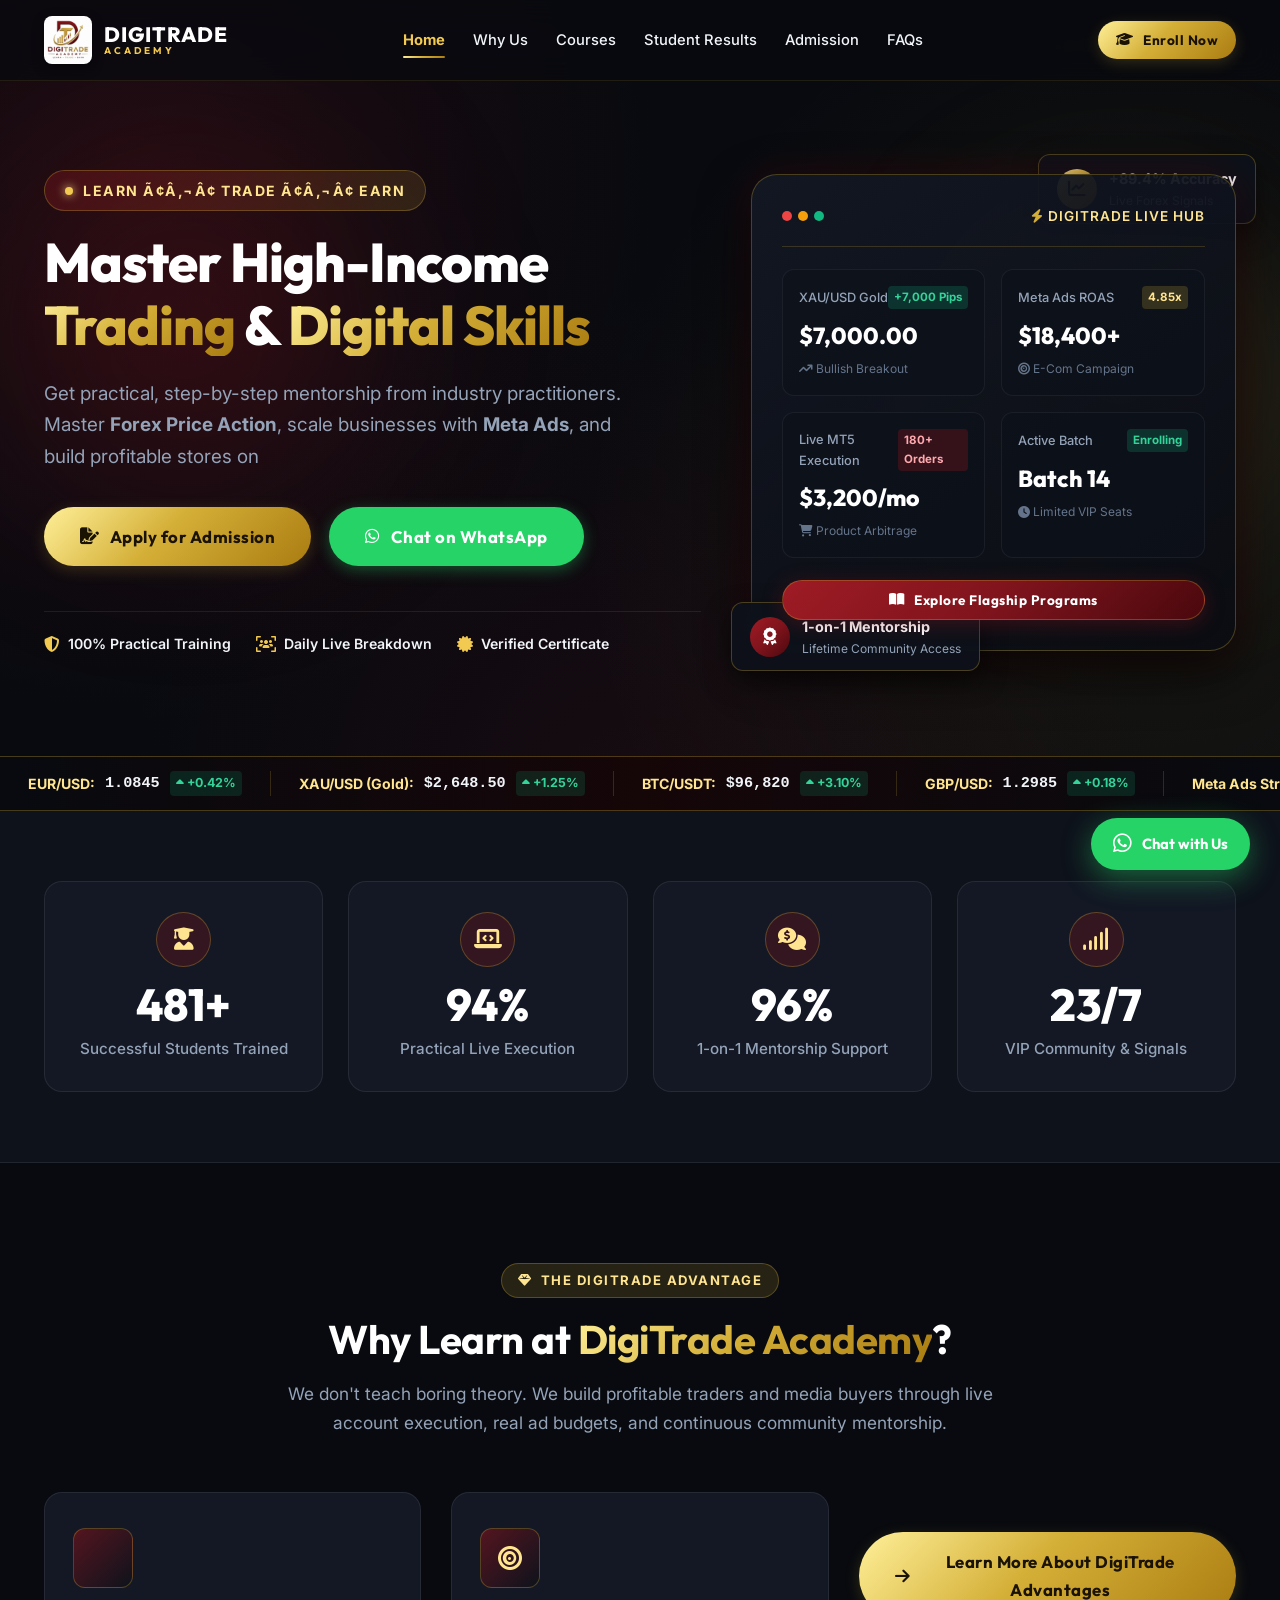
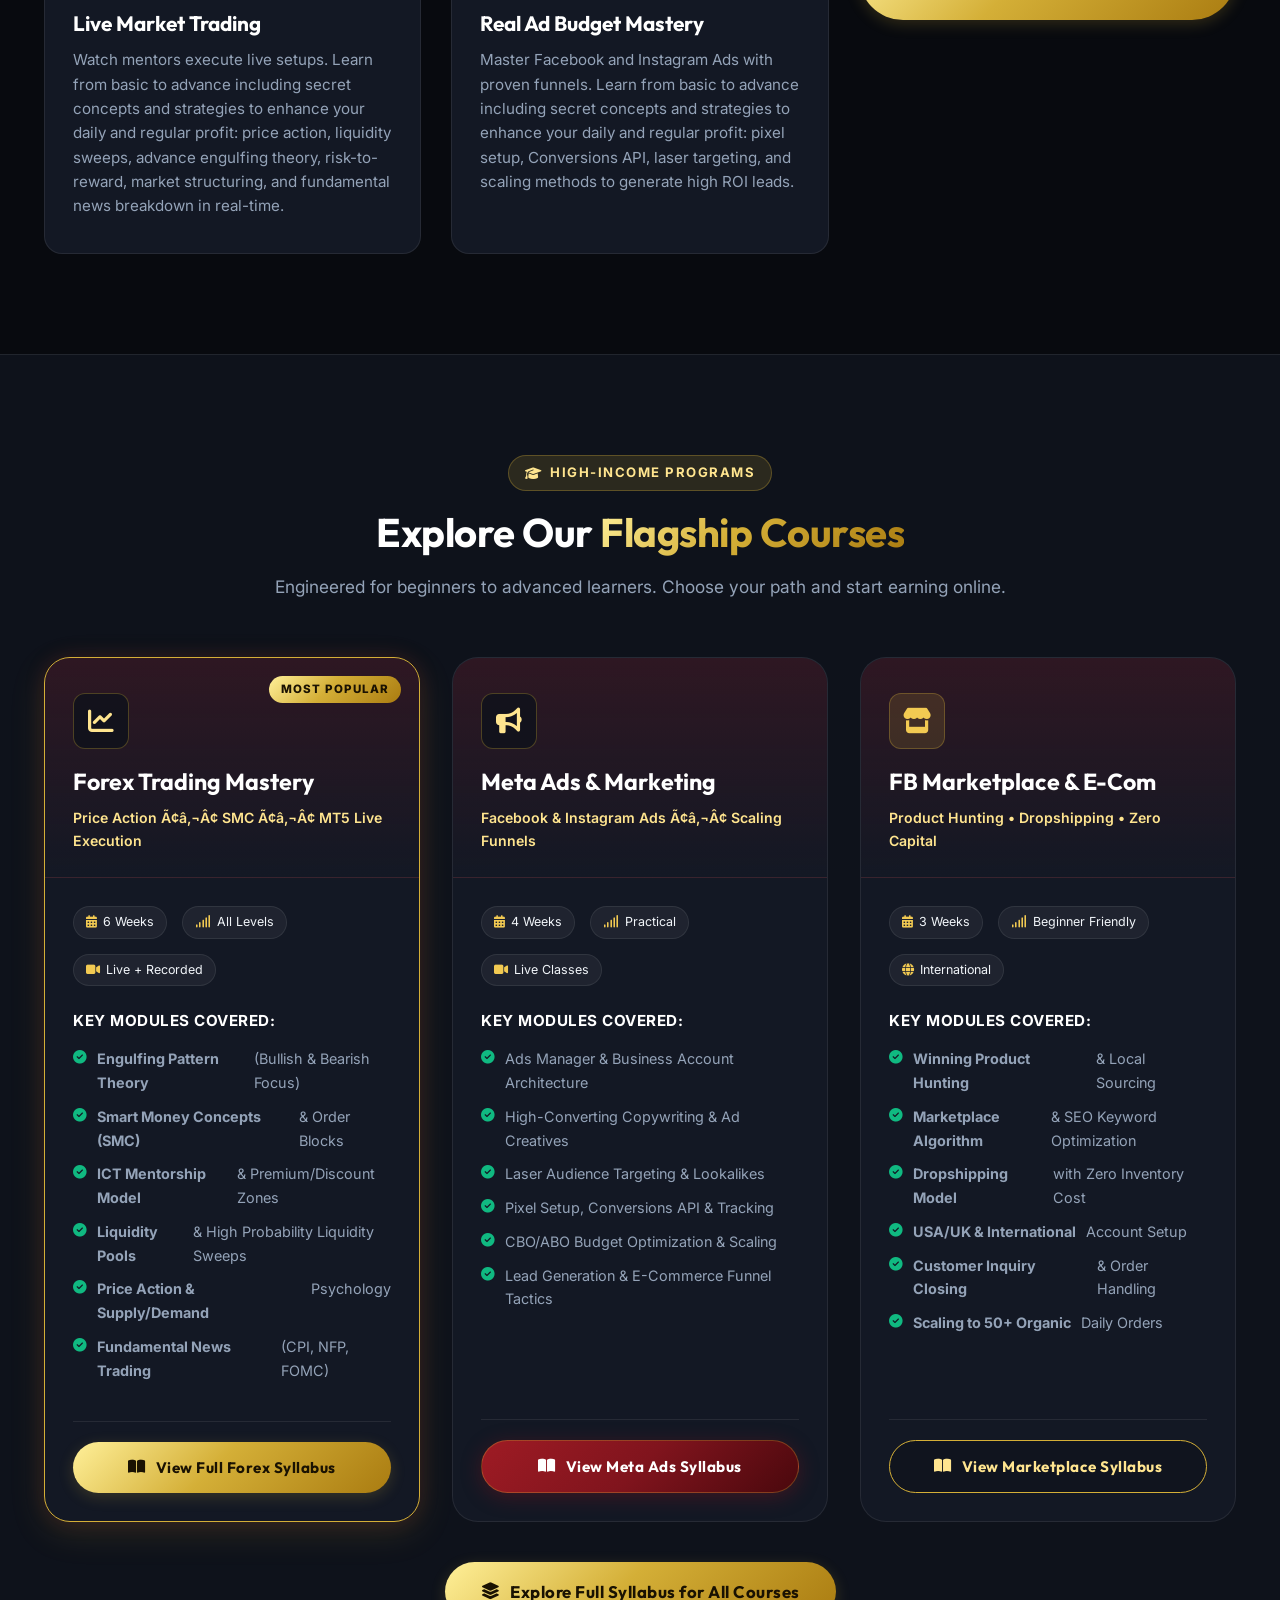
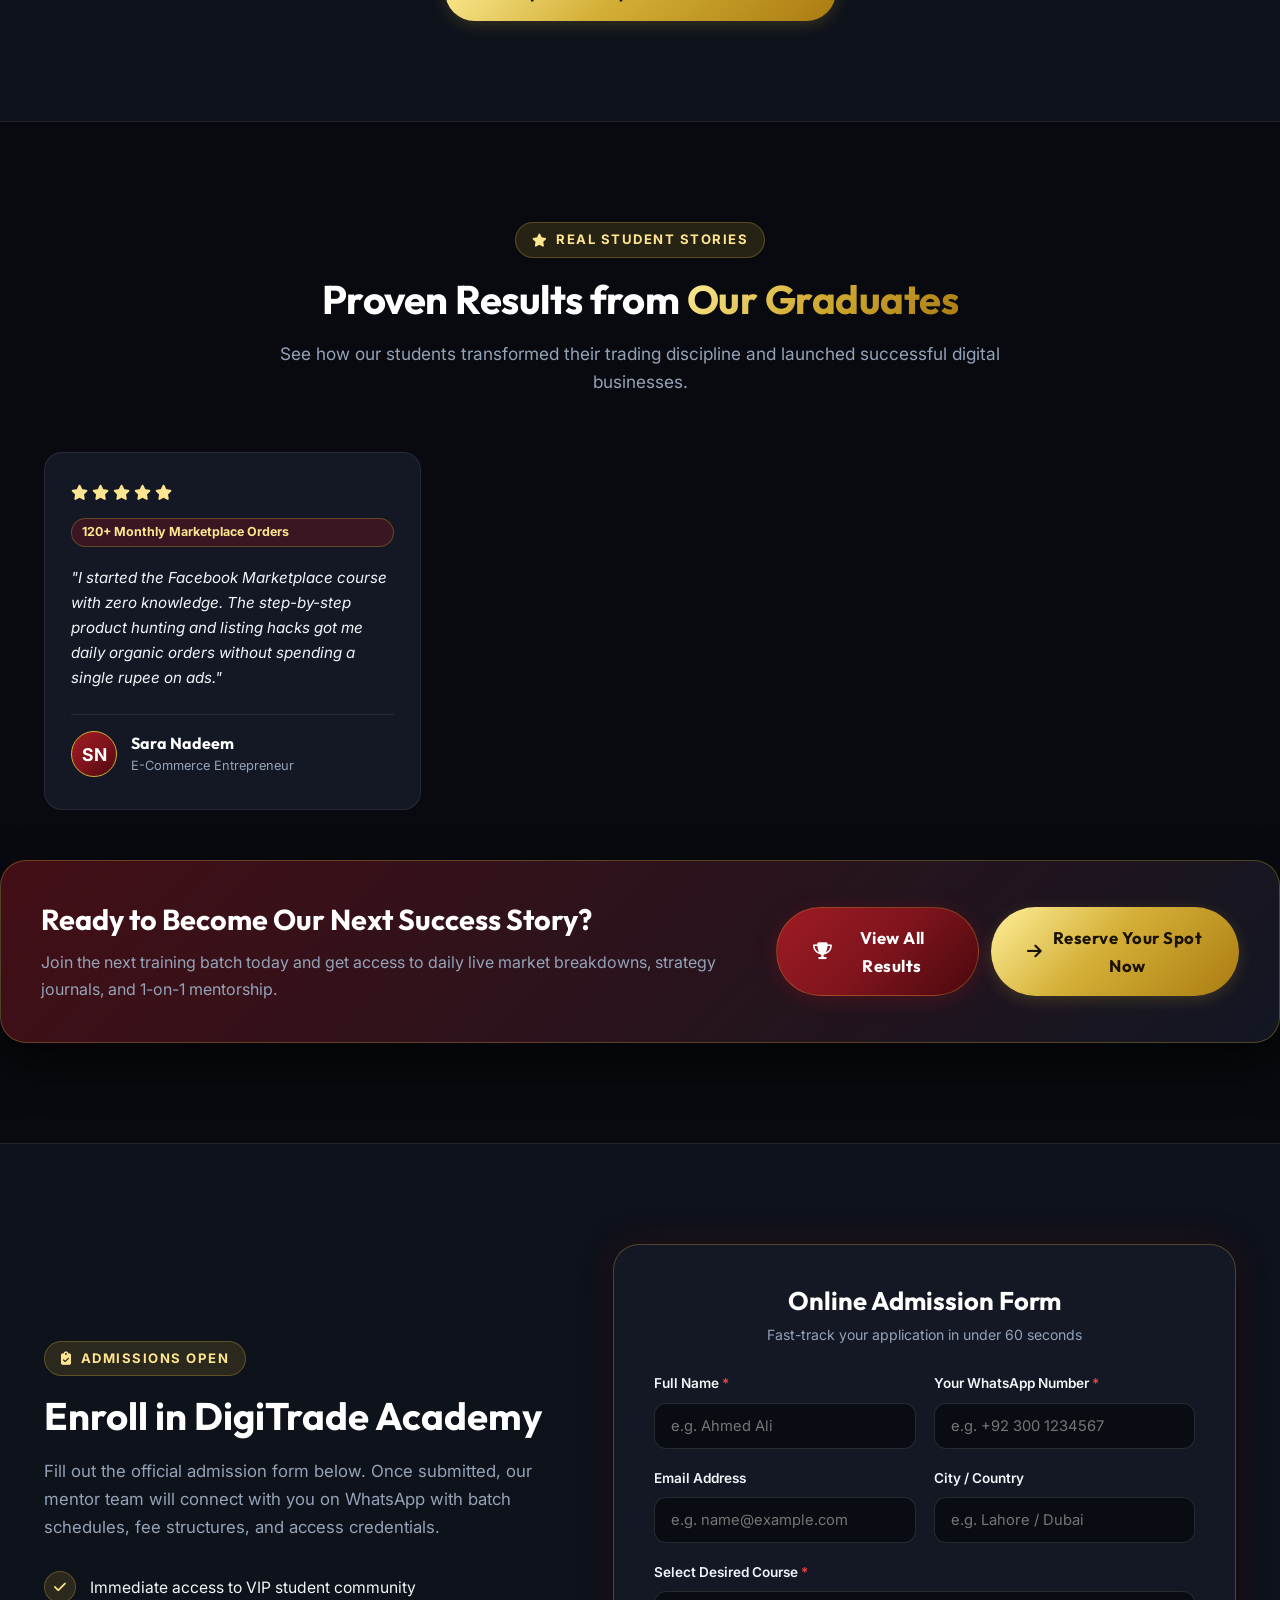
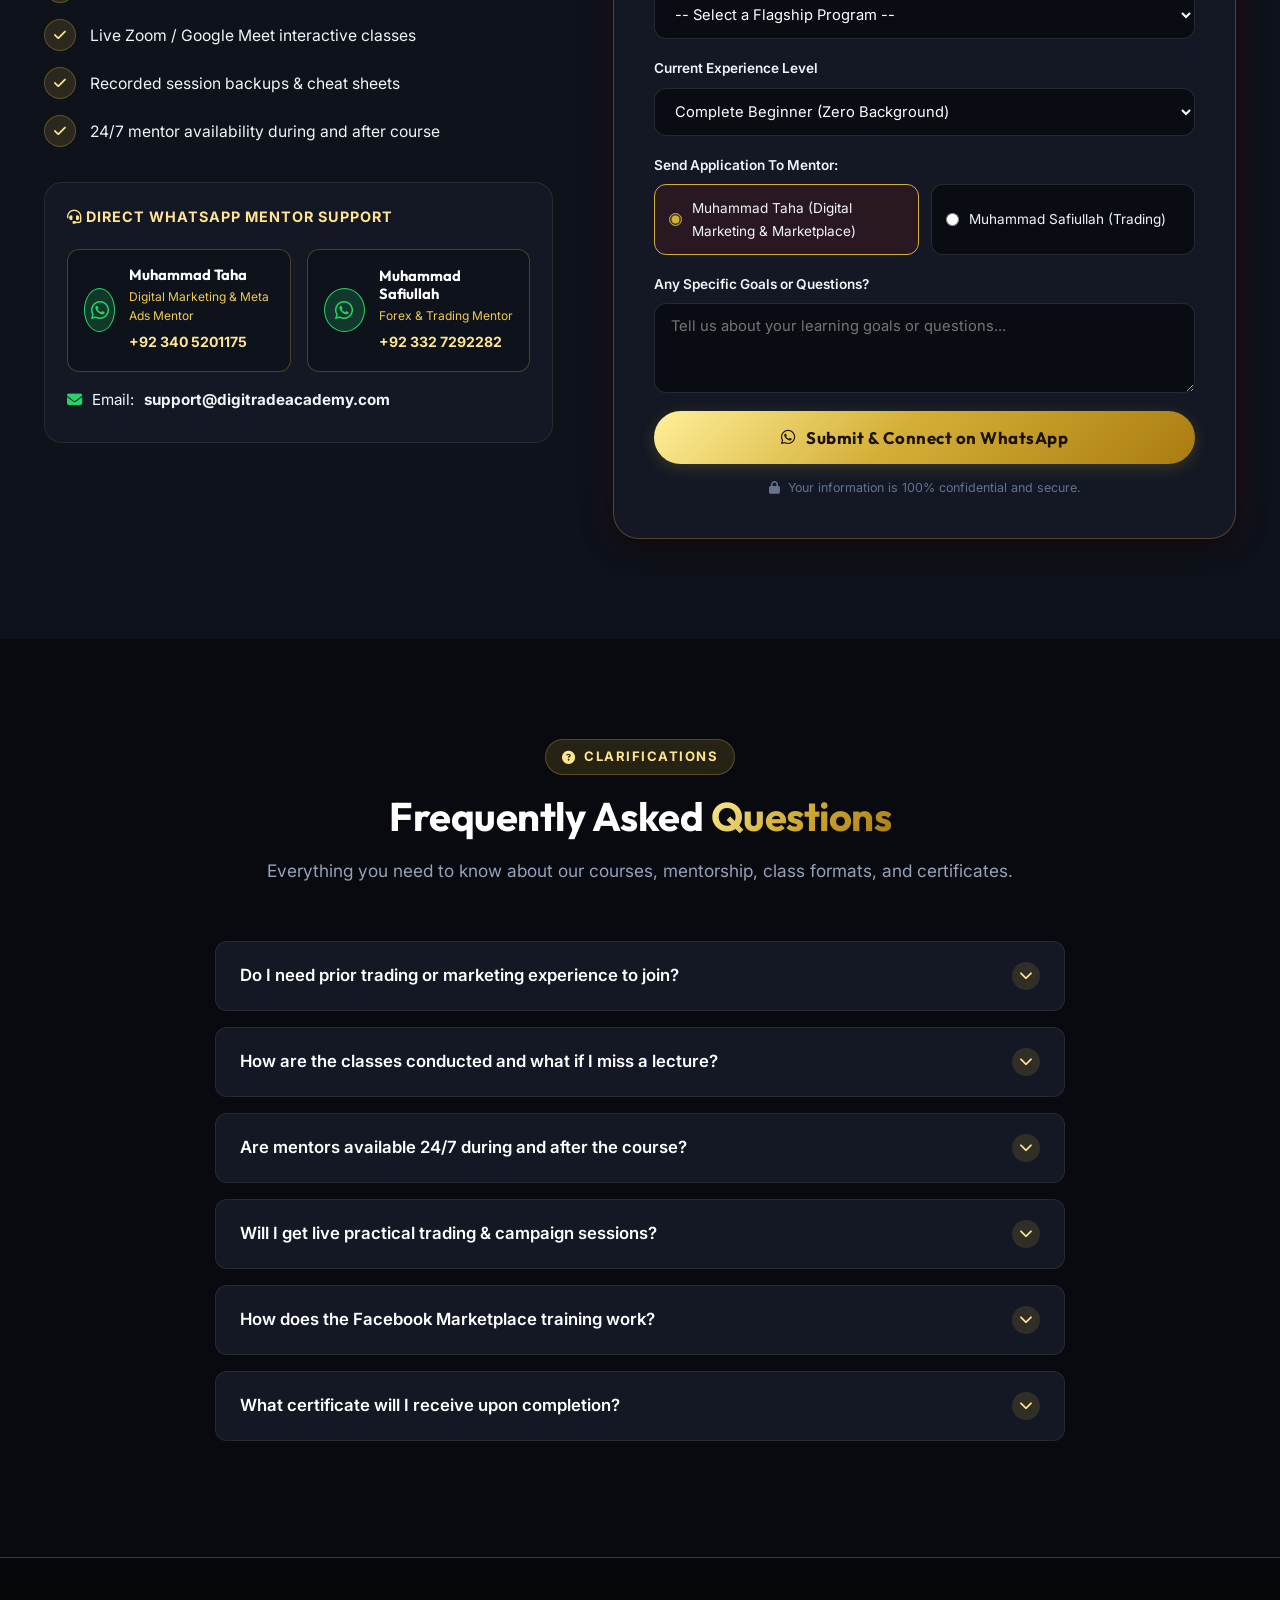
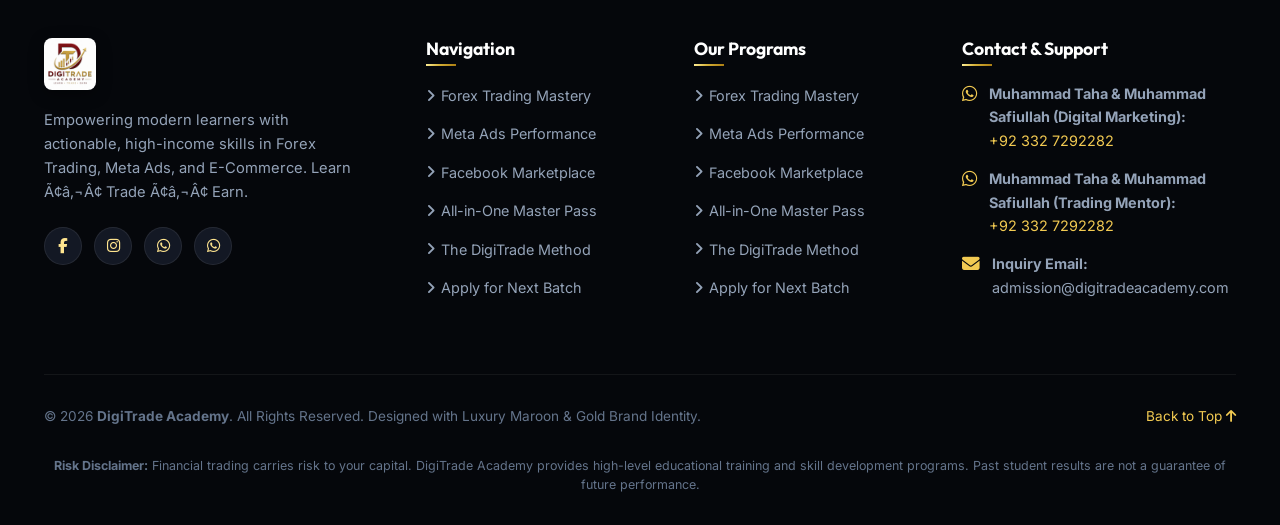
==== commit 220b2b58: "Add files via upload" ====
--- a/index.html
+++ b/index.html
@@ -1,20 +1,20 @@
-<!DOCTYPE html>
+﻿<!DOCTYPE html>
 <html lang="en">
 
 <head>
   <meta charset="UTF-8">
   <meta name="viewport" content="width=device-width, initial-scale=1.0">
-  <title>DigiTrade Academy | Learn • Trade • Earn | Forex &amp; Meta Ads Mentorship</title>
+  <title>DigiTrade Academy | Learn • Trade • Earn | Forex, Meta Ads &amp; Facebook Marketplace</title>
 
   <!-- SEO Meta Tags -->
   <meta name="description"
-    content="Join DigiTrade Academy for masterclass mentorship in Forex Trading (Engulfing, SMC, ICT) and Meta Ads Performance Marketing. Practical live training with mentor Muhammad Safiullah.">
+    content="Join DigiTrade Academy for masterclass mentorship in Forex Trading (Engulfing, SMC, ICT) and Meta Ads Performance Marketing. Practical live training with mentor Muhammad Taha &amp; Muhammad Safiullah.">
   <meta name="keywords"
-    content="DigiTrade Academy, Forex Trading Course, Meta Ads Course, SMC Trading, Engulfing Strategy, Muhammad Safiullah, Trading Mentorship">
+    content="DigiTrade Academy, Forex Trading Course, Meta Ads Course, SMC Trading, Engulfing Strategy, Muhammad Taha &amp; Muhammad Safiullah, Trading Mentorship">
   <meta name="author" content="DigiTrade Academy">
   <meta property="og:title" content="DigiTrade Academy | Master High-Income Trading & Digital Skills">
   <meta property="og:description"
-    content="Step-by-step practical live training in Forex Trading and Meta Ads.">
+    content="Step-by-step practical live training in Forex Trading, Meta Ads, and Facebook Marketplace.">
   <meta property="og:type" content="website">
 
   <!-- Google Fonts -->
@@ -82,7 +82,7 @@
           <div class="hero-badge-wrap">
             <span class="hero-badge">
               <span class="pulse-dot"></span>
-              LEARN â€¢ TRADE â€¢ EARN
+              LEARN Ã¢â‚¬Â¢ TRADE Ã¢â‚¬Â¢ EARN
             </span>
           </div>
 
@@ -237,7 +237,12 @@
         <span class="price">4.85x ROAS</span>
         <span class="change star"><i class="fas fa-star"></i> High Scaling</span>
       </div>
-      <div class="ticker-item">
+            <div class="ticker-item">
+        <span class="symbol">FB Marketplace:</span>
+        <span class="price">200+ Daily Views</span>
+        <span class="change up"><i class="fas fa-check"></i> Organic</span>
+      </div>
+<div class="ticker-item">
         <span class="symbol">Next Batch Admission:</span>
         <span class="price">Open</span>
         <span class="change star"><i class="fas fa-bolt"></i> VIP Access</span>
@@ -363,7 +368,7 @@
               <i class="fas fa-chart-line"></i>
             </div>
             <h3 class="course-title">Forex Trading Mastery</h3>
-            <p class="course-tagline">Price Action â€¢ SMC â€¢ MT5 Live Execution</p>
+            <p class="course-tagline">Price Action Ã¢â‚¬Â¢ SMC Ã¢â‚¬Â¢ MT5 Live Execution</p>
           </div>
 
           <div class="course-body">
@@ -398,7 +403,7 @@
               <i class="fas fa-bullhorn"></i>
             </div>
             <h3 class="course-title">Meta Ads &amp; Marketing</h3>
-            <p class="course-tagline">Facebook &amp; Instagram Ads â€¢ Scaling Funnels</p>
+            <p class="course-tagline">Facebook &amp; Instagram Ads Ã¢â‚¬Â¢ Scaling Funnels</p>
           </div>
 
           <div class="course-body">
@@ -424,6 +429,41 @@
               </a>
             </div>
           </div>
+        </div>
+
+        <!-- Course 3: Facebook Marketplace -->
+        <div class="course-card">
+          <div class="course-header">
+            <div class="course-icon-wrap" style="background: rgba(212, 175, 55, 0.15); color: var(--gold-light);">
+              <i class="fas fa-store"></i>
+            </div>
+            <h3 class="course-title">FB Marketplace &amp; E-Com</h3>
+            <p class="course-tagline">Product Hunting • Dropshipping • Zero Capital</p>
+          </div>
+
+          <div class="course-body">
+            <div class="course-meta">
+              <span class="course-meta-pill"><i class="fas fa-calendar-days"></i> 3 Weeks</span>
+              <span class="course-meta-pill"><i class="fas fa-signal"></i> Beginner Friendly</span>
+              <span class="course-meta-pill"><i class="fas fa-globe"></i> International</span>
+            </div>
+
+            <div class="course-curriculum-title">Key Modules Covered:</div>
+            <ul class="curriculum-list">
+              <li class="curriculum-item"><i class="fas fa-check-circle"></i> <strong>Winning Product Hunting</strong> &amp; Local Sourcing</li>
+              <li class="curriculum-item"><i class="fas fa-check-circle"></i> <strong>Marketplace Algorithm</strong> &amp; SEO Keyword Optimization</li>
+              <li class="curriculum-item"><i class="fas fa-check-circle"></i> <strong>Dropshipping Model</strong> with Zero Inventory Cost</li>
+              <li class="curriculum-item"><i class="fas fa-check-circle"></i> <strong>USA/UK &amp; International</strong> Account Setup</li>
+              <li class="curriculum-item"><i class="fas fa-check-circle"></i> <strong>Customer Inquiry Closing</strong> &amp; Order Handling</li>
+              <li class="curriculum-item"><i class="fas fa-check-circle"></i> <strong>Scaling to 50+ Organic</strong> Daily Orders</li>
+            </ul>
+
+            <div class="course-footer">
+              <a href="courses.html#marketplace" class="btn btn-outline-gold" style="width: 100%;">
+                <i class="fas fa-book-open"></i> View Marketplace Syllabus
+              </a>
+            </div>
+          </div>
         </div>
 
         </div></div></div>
@@ -455,71 +495,27 @@
 
       <div class="reviews-grid">
         <!-- Review 1 -->
-        <div class="review-card">
-          <div class="review-stars">
-            <i class="fas fa-star"></i>
-            <i class="fas fa-star"></i>
-            <i class="fas fa-star"></i>
-            <i class="fas fa-star"></i>
-            <i class="fas fa-star"></i>
-          </div>
-          <span class="review-badge-highlight">+1,420 Pips in 1st Month</span>
-          <p class="review-text">
-            "Before joining DigiTrade Academy, I kept blowing accounts by overleveraging. The mentors taught me
-            disciplined risk management and supply-demand zones. My trading psychology has completely changed!"
-          </p>
-          <div class="reviewer-meta">
-            <div class="reviewer-avatar">AZ</div>
-            <div class="reviewer-info">
-              <h4>Ali Zain</h4>
-              <p>Forex Trading Graduate</p>
-            </div>
-          </div>
-        </div>
-
-        <!-- Review 2 -->
-        <div class="review-card">
-          <div class="review-stars">
-            <i class="fas fa-star"></i>
-            <i class="fas fa-star"></i>
-            <i class="fas fa-star"></i>
-            <i class="fas fa-star"></i>
-            <i class="fas fa-star"></i>
-          </div>
-          <span class="review-badge-highlight">4.8x ROAS on Client Store</span>
-          <p class="review-text">
-            "The Meta Ads course is pure gold. They showed practical campaign setups, pixel debugging, and CBO scaling.
-            I landed two international e-commerce clients within 3 weeks of finishing."
-          </p>
-          <div class="reviewer-meta">
-            <div class="reviewer-avatar">HK</div>
-            <div class="reviewer-info">
-              <h4>Hamza Khan</h4>
-              <p>Media Buyer &amp; Agency Owner</p>
-            </div>
-          </div>
-        </div>
-
-        <!-- Review 3 -->
-        <div class="review-card">
-          <div class="review-stars">
-            <i class="fas fa-star"></i>
-            <i class="fas fa-star"></i>
-            <i class="fas fa-star"></i>
-            <i class="fas fa-star"></i>
-            <i class="fas fa-star"></i>
-          </div>
-          <span class="review-badge-highlight">Consistent Funded Account Payouts</span>
-          <p class="review-text">
-            "The Engulfing and SMC strategies completely transformed my trading consistency. Within 2 months of mentor guidance from Muhammad Safiullah, I passed my $50K funded account challenge."
-          </p>
-          <div class="reviewer-meta">
-            <div class="reviewer-avatar">SN</div>
-            <div class="reviewer-info">
-              <h4>Sara Nadeem</h4>
-              <p>Funded Prop Trader</p>
-            </div>
-          </div>
+        <div class="review-card">
+          <div class="review-stars">
+            <i class="fas fa-star"></i>
+            <i class="fas fa-star"></i>
+            <i class="fas fa-star"></i>
+            <i class="fas fa-star"></i>
+            <i class="fas fa-star"></i>
+          </div>
+          <span class="review-badge-highlight">120+ Monthly Marketplace Orders</span>
+          <p class="review-text">
+            "I started the Facebook Marketplace course with zero knowledge. The step-by-step product hunting and listing
+            hacks got me daily organic orders without spending a single rupee on ads."
+          </p>
+          <div class="reviewer-meta">
+            <div class="reviewer-avatar">SN</div>
+            <div class="reviewer-info">
+              <h4>Sara Nadeem</h4>
+              <p>E-Commerce Entrepreneur</p>
+            </div>
+          </div>
+        </div>
         </div>
       </div>
 
@@ -578,22 +574,33 @@
             </div>
           </div>
 
-          <!-- Official WhatsApp Contact Option -->
-          <div class="contact-quick-box">
-            <div class="quick-contact-title"><i class="fas fa-headset"></i> DIRECT WHATSAPP MENTOR SUPPORT</div>
-            
-            <div class="whatsapp-card" style="margin-top: 12px;">
-              <div class="whatsapp-card-icon"><i class="fab fa-whatsapp"></i></div>
-              <div class="whatsapp-card-info">
-                <h4>Muhammad Safiullah</h4>
-                <div style="font-size:0.75rem; color:var(--gold-light); margin-bottom:2px;">Lead Forex &amp; Trading Mentor</div>
-                <a href="https://wa.me/923327292282" target="_blank">+92 332 7292282</a>
-              </div>
-            </div>
-
-            <div class="quick-contact-item" style="margin-top: 15px;">
-              <i class="fas fa-envelope"></i> Email: <strong>support@digitradeacademy.com</strong>
-            </div>
+          <!-- Dual WhatsApp Contact Options -->
+          <div class="contact-quick-box">
+            <div class="quick-contact-title"><i class="fas fa-headset"></i> DIRECT WHATSAPP MENTOR SUPPORT</div>
+            
+            <div class="dual-whatsapp-grid">
+              <div class="whatsapp-card">
+                <div class="whatsapp-card-icon"><i class="fab fa-whatsapp"></i></div>
+                <div class="whatsapp-card-info">
+                  <h4>Muhammad Taha</h4>
+                  <div style="font-size:0.75rem; color:var(--gold-light); margin-bottom:2px;">Digital Marketing &amp; Meta Ads Mentor</div>
+                  <a href="https://wa.me/923405201175" target="_blank">+92 340 5201175</a>
+                </div>
+              </div>
+
+              <div class="whatsapp-card">
+                <div class="whatsapp-card-icon"><i class="fab fa-whatsapp"></i></div>
+                <div class="whatsapp-card-info">
+                  <h4>Muhammad Safiullah</h4>
+                  <div style="font-size:0.75rem; color:var(--gold-light); margin-bottom:2px;">Forex &amp; Trading Mentor</div>
+                  <a href="https://wa.me/923327292282" target="_blank">+92 332 7292282</a>
+                </div>
+              </div>
+            </div>
+
+            <div class="quick-contact-item" style="margin-top: 15px;">
+              <i class="fas fa-envelope"></i> Email: <strong>support@digitradeacademy.com</strong>
+            </div>
           </div>
         </div>
 
@@ -628,11 +635,12 @@
 
               <div class="form-group full-width">
                 <label for="selectedCourse" class="form-label">Select Desired Course <span>*</span></label>
-                <select id="selectedCourse" class="form-control" required>
-                  <option value="" disabled selected>-- Select a Flagship Program --</option>
-                  <option value="Forex Trading Mastery">Forex Trading Mastery (Engulfing, SMC, ICT &amp; Live MT5)</option>
-                  <option value="Meta Ads & Performance Marketing">Meta Ads &amp; Performance Marketing</option>
-                  <option value="Dual Master Bundle">Dual Master Bundle (Forex + Meta Ads)</option>
+                <select id="selectedCourse" class="form-control" required>
+                  <option value="" disabled selected>-- Select a Flagship Program --</option>
+                  <option value="Forex Trading Mastery">Forex Trading Mastery (Engulfing, SMC, ICT &amp; Live MT5)</option>
+                  <option value="Meta Ads &amp; Performance Marketing">Meta Ads &amp; Performance Marketing</option>
+                  <option value="Facebook Marketplace &amp; E-Commerce">Facebook Marketplace &amp; E-Commerce</option>
+                  <option value="All-in-One Master Bundle">All-in-One Master Bundle (All 3 Courses)</option>
                 </select>
               </div>
 
@@ -646,6 +654,21 @@
               </div>
 
               
+
+                            <!-- Mentor Selection Choice -->
+              <div class="form-group full-width">
+                <label class="form-label">Send Application To Mentor:</label>
+                <div class="whatsapp-mentor-select">
+                  <label class="mentor-radio-label selected">
+                    <input type="radio" name="mentorChoice" value="mentor1" checked>
+                    <span>Muhammad Taha (Digital Marketing &amp; Marketplace)</span>
+                  </label>
+                  <label class="mentor-radio-label">
+                    <input type="radio" name="mentorChoice" value="mentor2">
+                    <span>Muhammad Safiullah (Trading)</span>
+                  </label>
+                </div>
+              </div>
 
               <div class="form-group full-width">
                 <label for="userMessage" class="form-label">Any Specific Goals or Questions?</label>
@@ -721,7 +744,7 @@
           </div>
           <div class="faq-body">
             <div class="faq-content">
-              Yes! Mentors Muhammad Safiullah are 100% available 24/7 for students both during the course and for lifetime after completion. You receive permanent access to our VIP Community where our mentors review your setups, ad campaigns, and trade journals daily.
+              Yes! Mentors Muhammad Taha &amp; Muhammad Safiullah are 100% available 24/7 for students both during the course and for lifetime after completion. You receive permanent access to our VIP Community where our mentors review your setups, ad campaigns, and trade journals daily.
             </div>
           </div>
         </div>
@@ -734,7 +757,22 @@
           </div>
           <div class="faq-body">
             <div class="faq-content">
-              Yes! All classes are 100% interactive live sessions on Zoom / Google Meet where mentor Muhammad Safiullah shares live MT5 charts, order execution, and live Meta Ads campaign setups with full recording backups provided.
+              Yes! All classes are 100% interactive live sessions on Zoom / Google Meet where mentor Muhammad Taha &amp; Muhammad Safiullah shares live MT5 charts, order execution, and live Meta Ads campaign setups with full recording backups provided.
+            </div>
+          </div>
+        </div>
+
+                <!-- FAQ 4 -->
+        <div class="faq-item">
+          <div class="faq-header">
+            <span class="faq-question">How does the Facebook Marketplace training work?</span>
+            <span class="faq-toggle-icon"><i class="fas fa-chevron-down"></i></span>
+          </div>
+          <div class="faq-body">
+            <div class="faq-content">
+              You learn to find trending, in-demand products from verified suppliers, list them using high-ranking
+              search keywords on Marketplace, and fulfill orders directly to buyers while keeping the profit
+              margin—without buying upfront stock.
             </div>
           </div>
         </div>
@@ -768,37 +806,39 @@
             onerror="this.src='assets/images/logo.svg'">
           <p>
             Empowering modern learners with actionable, high-income skills in Forex Trading, Meta Ads, and E-Commerce.
-            Learn â€¢ Trade â€¢ Earn.
+            Learn Ã¢â‚¬Â¢ Trade Ã¢â‚¬Â¢ Earn.
           </p>
           <div class="footer-socials">
             <a href="https://www.facebook.com/digitradeacademy" target="_blank" class="social-btn" aria-label="Facebook"><i class="fab fa-facebook-f"></i></a>
             <a href="https://www.instagram.com/digitradeacademy" target="_blank" class="social-btn" aria-label="Instagram"><i class="fab fa-instagram"></i></a>
-            <a href="https://wa.me/923327292282" target="_blank" class="social-btn" aria-label="WhatsApp Muhammad Safiullah"><i class="fab fa-whatsapp"></i></a>
-            <a href="https://wa.me/923327292282" target="_blank" class="social-btn" aria-label="WhatsApp Muhammad Safiullah"><i class="fab fa-whatsapp"></i></a>
+            <a href="https://wa.me/923327292282" target="_blank" class="social-btn" aria-label="WhatsApp Muhammad Taha &amp; Muhammad Safiullah"><i class="fab fa-whatsapp"></i></a>
+            <a href="https://wa.me/923327292282" target="_blank" class="social-btn" aria-label="WhatsApp Muhammad Taha &amp; Muhammad Safiullah"><i class="fab fa-whatsapp"></i></a>
           </div>
         </div>
 
         <!-- Quick Links -->
         <div class="footer-col">
           <h4>Navigation</h4>
-          <ul class="footer-links">
-            <li><a href="index.html"><i class="fas fa-chevron-right"></i> Home</a></li>
-            <li><a href="why-us.html"><i class="fas fa-chevron-right"></i> Why DigiTrade</a></li>
-            <li><a href="courses.html"><i class="fas fa-chevron-right"></i> All Courses</a></li>
-            <li><a href="results.html"><i class="fas fa-chevron-right"></i> Student Results</a></li>
-            <li><a href="admission.html"><i class="fas fa-chevron-right"></i> Admission Form</a></li>
-            <li><a href="admission.html#faqs"><i class="fas fa-chevron-right"></i> FAQs</a></li>
+          <ul class="footer-links">
+            <li><a href="courses.html#forex"><i class="fas fa-angle-right"></i> Forex Trading Mastery</a></li>
+            <li><a href="courses.html#meta-ads"><i class="fas fa-angle-right"></i> Meta Ads Performance</a></li>
+            <li><a href="courses.html#marketplace"><i class="fas fa-angle-right"></i> Facebook Marketplace</a></li>
+            <li><a href="courses.html"><i class="fas fa-angle-right"></i> All-in-One Master Pass</a></li>
+            <li><a href="why-us.html"><i class="fas fa-angle-right"></i> The DigiTrade Method</a></li>
+            <li><a href="admission.html"><i class="fas fa-angle-right"></i> Apply for Next Batch</a></li>
           </ul>
         </div>
 
         <!-- Courses -->
         <div class="footer-col">
           <h4>Our Programs</h4>
-          <ul class="footer-links">
-            <li><a href="courses.html#forex"><i class="fas fa-chevron-right"></i> Forex Trading Mastery</a></li>
-            <li><a href="courses.html#meta-ads"><i class="fas fa-chevron-right"></i> Meta Ads Performance</a></li>
-            <li><a href="why-us.html"><i class="fas fa-chevron-right"></i> 24/7 Mentorship Support</a></li>
-            <li><a href="admission.html"><i class="fas fa-chevron-right"></i> Batch 14 Admission</a></li>
+          <ul class="footer-links">
+            <li><a href="courses.html#forex"><i class="fas fa-angle-right"></i> Forex Trading Mastery</a></li>
+            <li><a href="courses.html#meta-ads"><i class="fas fa-angle-right"></i> Meta Ads Performance</a></li>
+            <li><a href="courses.html#marketplace"><i class="fas fa-angle-right"></i> Facebook Marketplace</a></li>
+            <li><a href="courses.html"><i class="fas fa-angle-right"></i> All-in-One Master Pass</a></li>
+            <li><a href="why-us.html"><i class="fas fa-angle-right"></i> The DigiTrade Method</a></li>
+            <li><a href="admission.html"><i class="fas fa-angle-right"></i> Apply for Next Batch</a></li>
           </ul>
         </div>
 
@@ -808,14 +848,14 @@
           <div class="footer-contact-item">
             <i class="fab fa-whatsapp"></i>
             <div>
-              <strong>Muhammad Safiullah (Digital Marketing):</strong><br>
+              <strong>Muhammad Taha &amp; Muhammad Safiullah (Digital Marketing):</strong><br>
               <a href="https://wa.me/923327292282" target="_blank" style="color: var(--gold-light);">+92 332 7292282</a>
             </div>
           </div>
           <div class="footer-contact-item">
             <i class="fab fa-whatsapp"></i>
             <div>
-              <strong>Muhammad Safiullah (Trading Mentor):</strong><br>
+              <strong>Muhammad Taha &amp; Muhammad Safiullah (Trading Mentor):</strong><br>
               <a href="https://wa.me/923327292282" target="_blank" style="color: var(--gold-light);">+92 332 7292282</a>
             </div>
           </div>
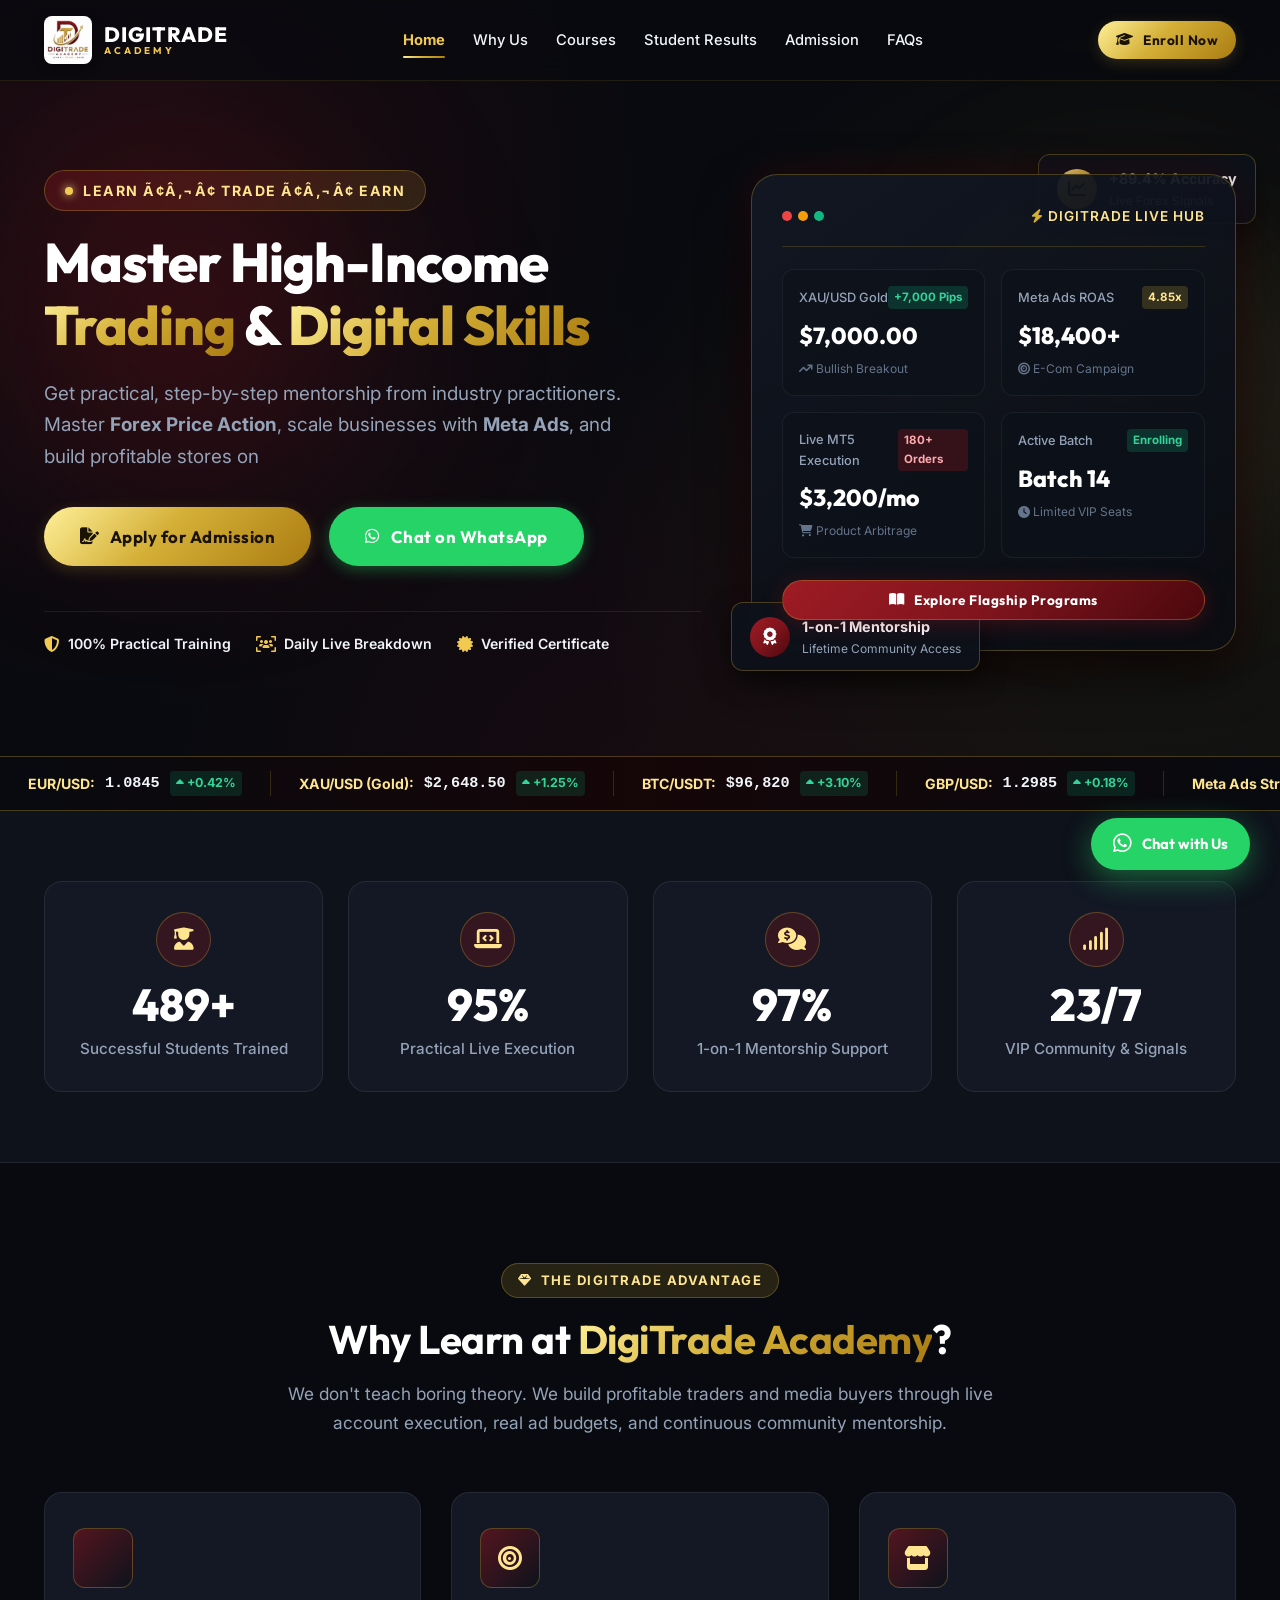
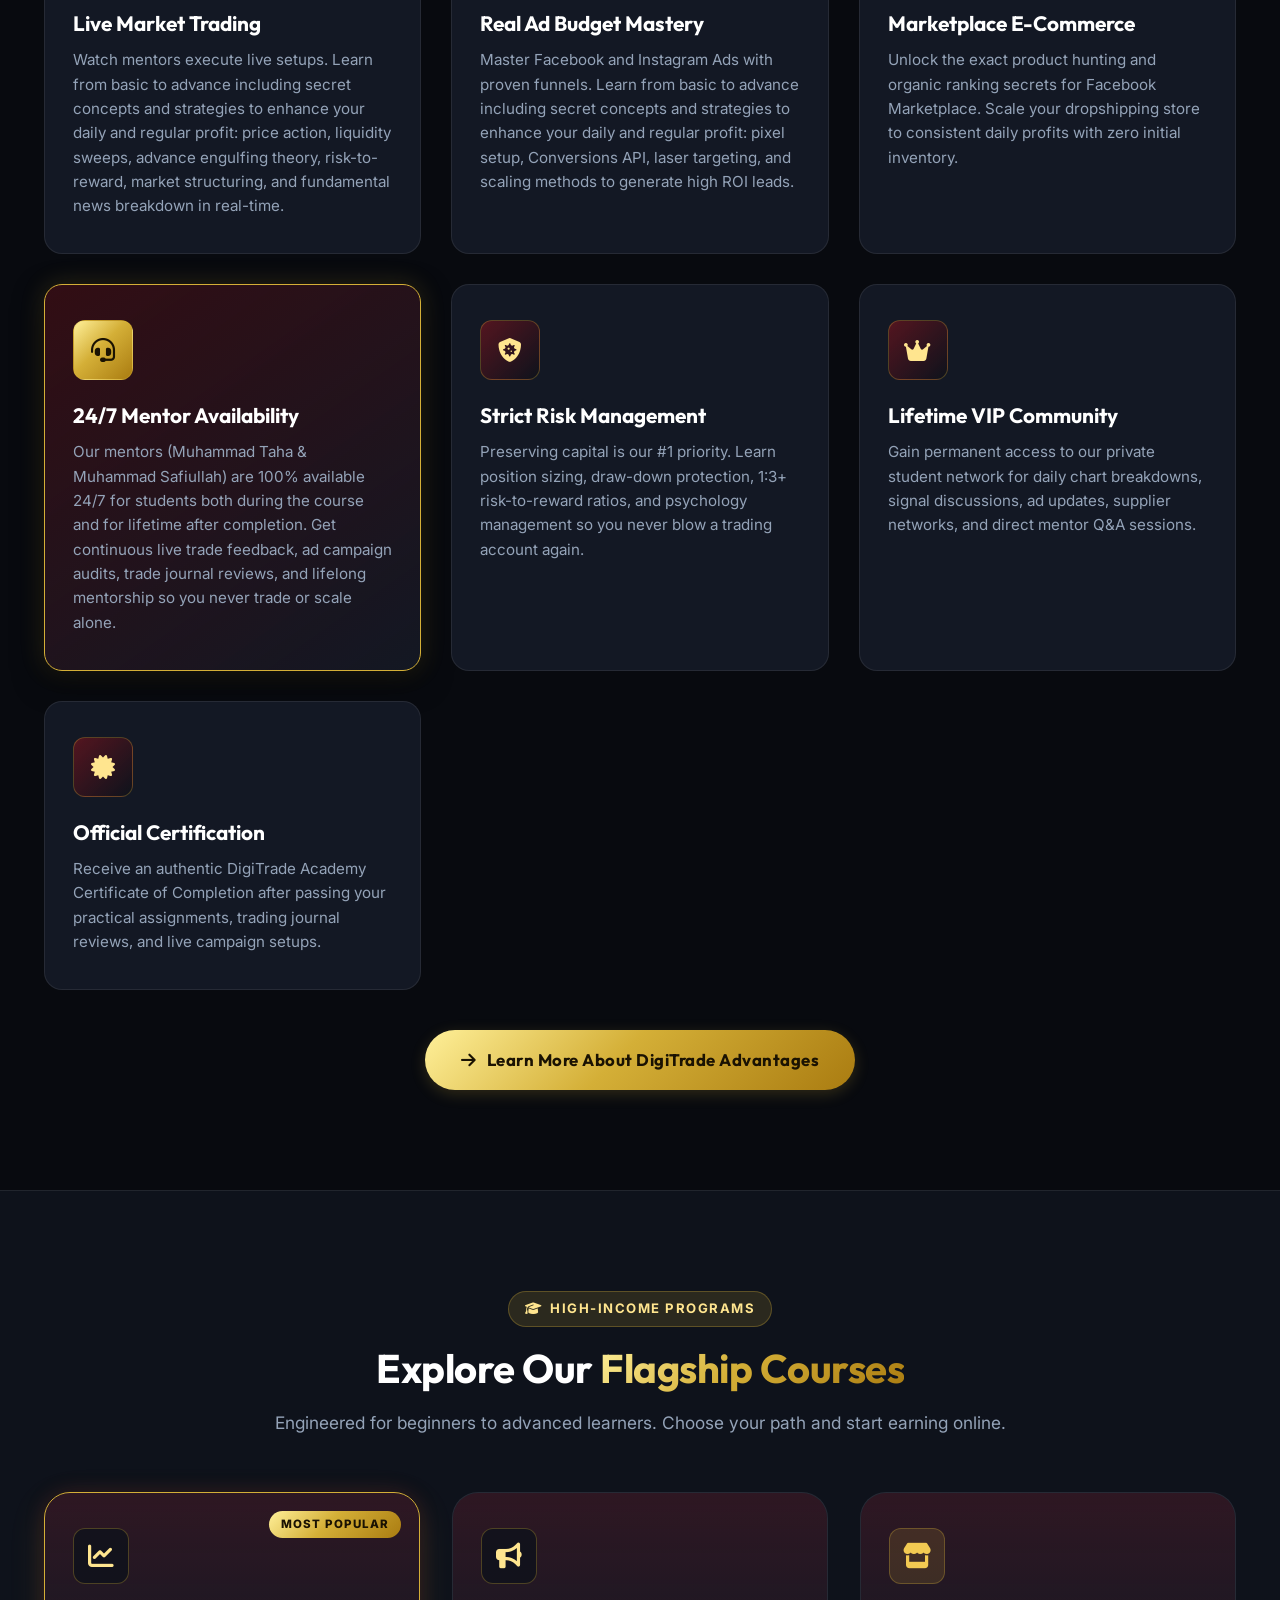
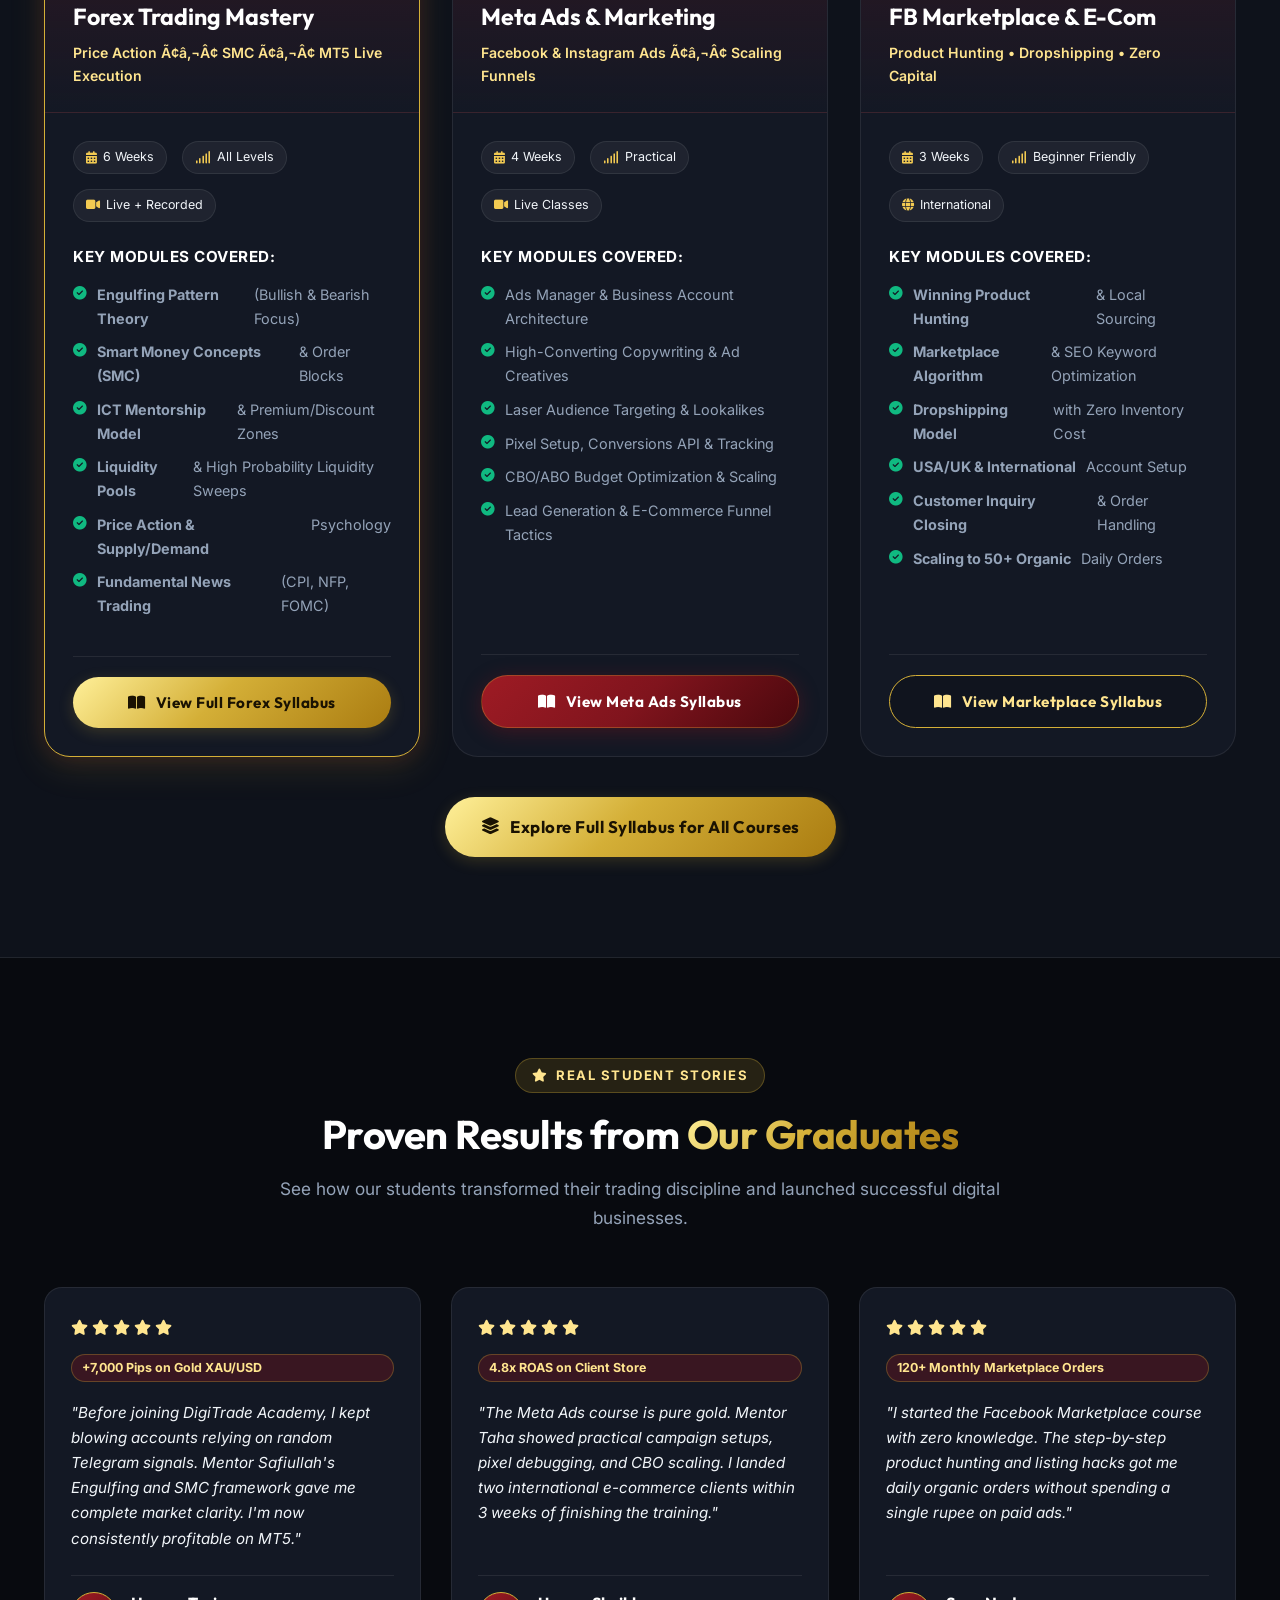
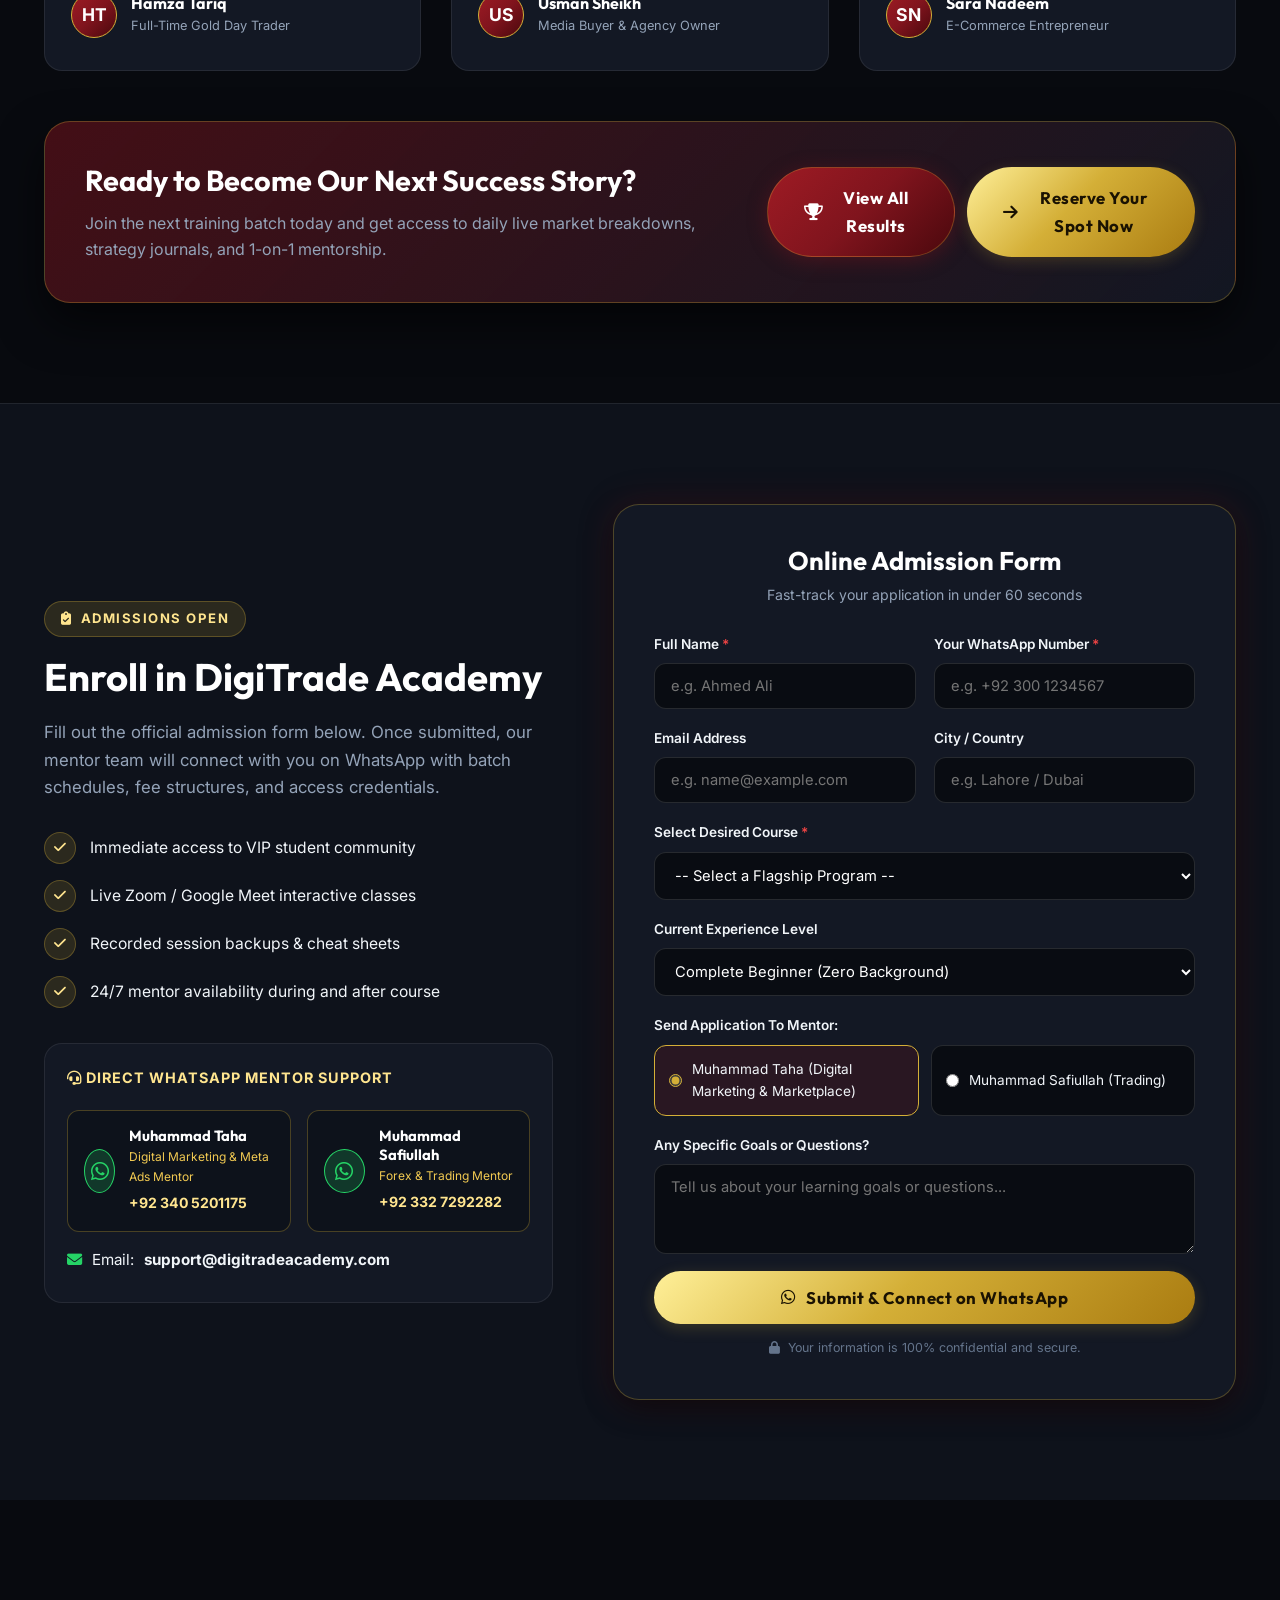
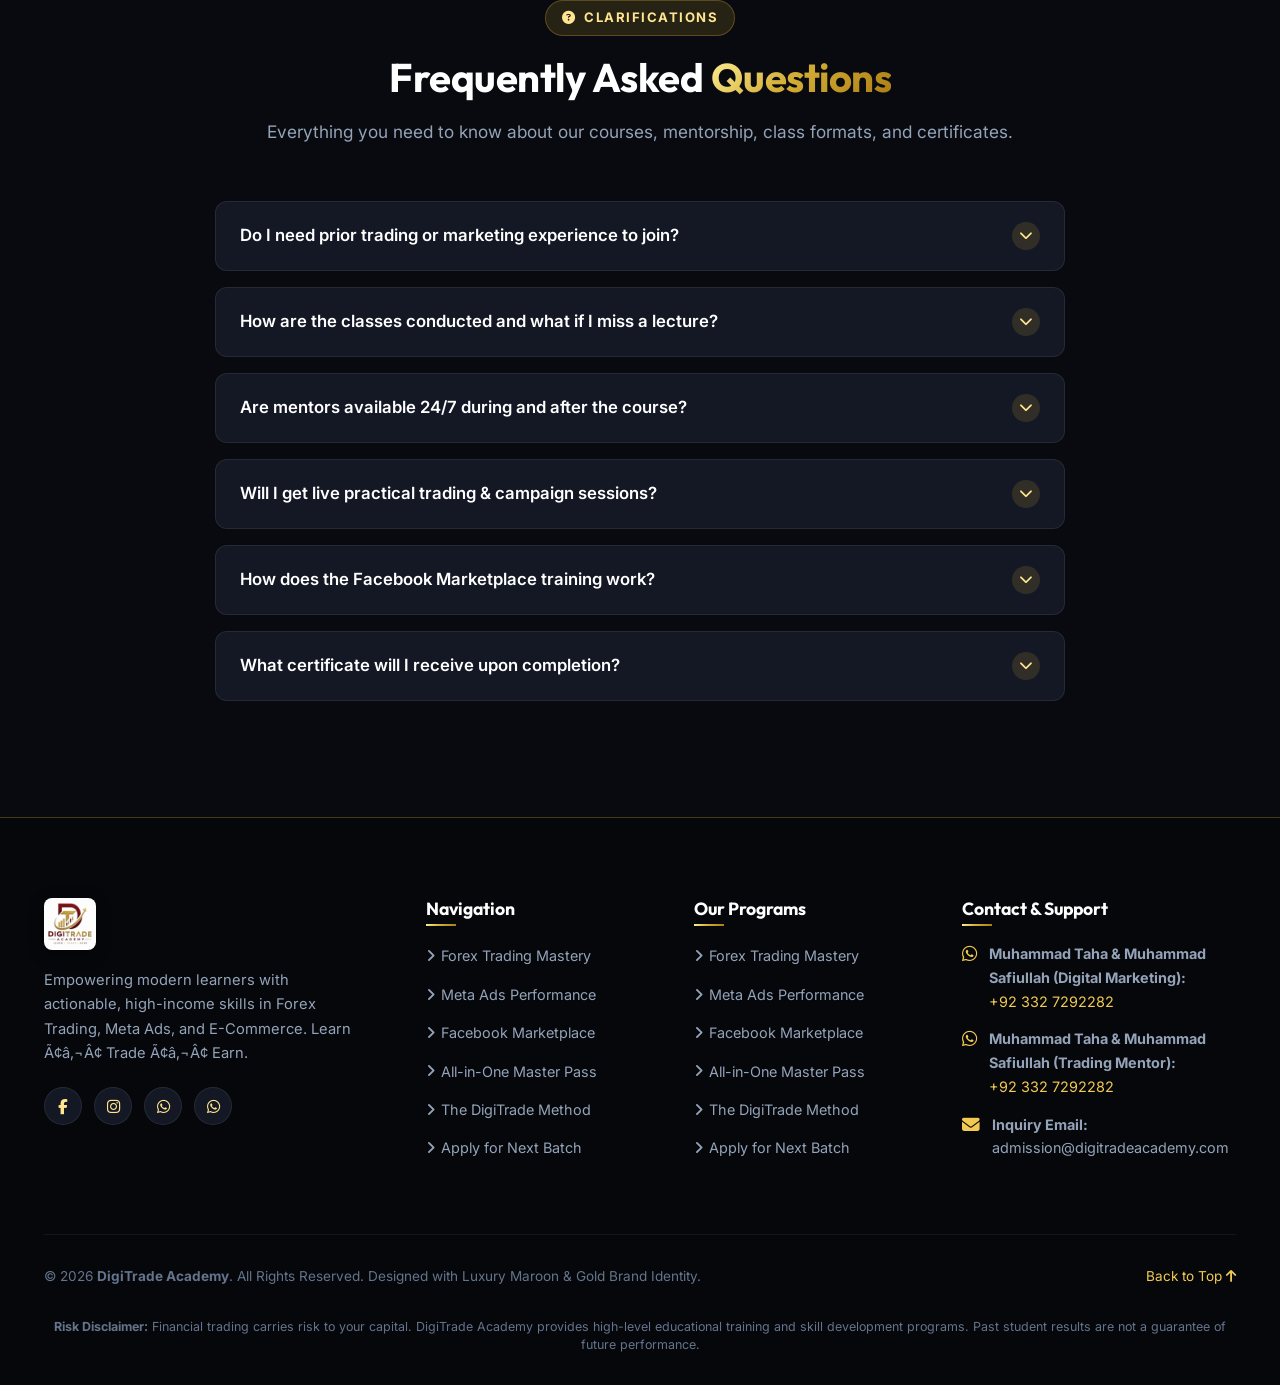
==== commit 0d471c20: "Add files via upload" ====
--- a/index.html
+++ b/index.html
@@ -291,55 +291,109 @@
     </div>
   </section>
 
-  <!-- ==========================================
-       5. WHY DIGITRADE ACADEMY (VALUE PROPOSITION)
-       ========================================== -->
-  <section class="why-section" id="why-us">
-    <div class="container">
-      <div class="section-header">
-        <span class="section-badge">
-          <i class="fas fa-gem"></i> The DigiTrade Advantage
-        </span>
-        <h2 class="section-title">
-          Why Learn at <span class="text-gold">DigiTrade Academy</span>?
-        </h2>
-        <p class="section-subtitle">
-          We don't teach boring theory. We build profitable traders and media buyers through live account execution,
-          real ad budgets, and continuous community mentorship.
-        </p>
-      </div>
-
-      <div class="why-grid">
-        <!-- Card 1 (Live Market Trading - SS 2) -->
-        <div class="why-card">
-          <div class="why-icon-box">
-            <i class="fas fa-chart-candlestick"></i>
-          </div>
-          <h3 class="why-title">Live Market Trading</h3>
-          <p class="why-desc">
-            Watch mentors execute live setups. Learn from basic to advance including secret concepts and strategies to enhance your daily and regular profit: price action, liquidity sweeps, advance engulfing theory, risk-to-reward, market structuring, and fundamental news breakdown in real-time.
-          </p>
-        </div>
-
-        <!-- Card 2 (Real Ad Budget Mastery - SS 5) -->
-        <div class="why-card">
-          <div class="why-icon-box">
-            <i class="fas fa-bullseye"></i>
-          </div>
-          <h3 class="why-title">Real Ad Budget Mastery</h3>
-          <p class="why-desc">
-            Master Facebook and Instagram Ads with proven funnels. Learn from basic to advance including secret concepts and strategies to enhance your daily and regular profit: pixel setup, Conversions API, laser targeting, and scaling methods to generate high ROI leads.
-          </p>
-        </div>
-
-        
-
-      <div style="text-align: center; margin-top: 40px;">
-        <a href="why-us.html" class="btn btn-gold btn-lg">
-          <i class="fas fa-arrow-right"></i> Learn More About DigiTrade Advantages
-        </a>
-      </div>
-    </div>
+    <!-- ==========================================
+       5. WHY DIGITRADE ACADEMY (VALUE PROPOSITION)
+       ========================================== -->
+  <section class="why-section" id="why-us">
+    <div class="container">
+      <div class="section-header">
+        <span class="section-badge">
+          <i class="fas fa-gem"></i> The DigiTrade Advantage
+        </span>
+        <h2 class="section-title">
+          Why Learn at <span class="text-gold">DigiTrade Academy</span>?
+        </h2>
+        <p class="section-subtitle">
+          We don't teach boring theory. We build profitable traders and media buyers through live account execution,
+          real ad budgets, and continuous community mentorship.
+        </p>
+      </div>
+
+      <div class="why-grid">
+        <!-- Card 1 (Live Market Trading - SS 2) -->
+        <div class="why-card">
+          <div class="why-icon-box">
+            <i class="fas fa-chart-candlestick"></i>
+          </div>
+          <h3 class="why-title">Live Market Trading</h3>
+          <p class="why-desc">
+            Watch mentors execute live setups. Learn from basic to advance including secret concepts and strategies to enhance your daily and regular profit: price action, liquidity sweeps, advance engulfing theory, risk-to-reward, market structuring, and fundamental news breakdown in real-time.
+          </p>
+        </div>
+
+        <!-- Card 2 (Real Ad Budget Mastery - SS 5) -->
+        <div class="why-card">
+          <div class="why-icon-box">
+            <i class="fas fa-bullseye"></i>
+          </div>
+          <h3 class="why-title">Real Ad Budget Mastery</h3>
+          <p class="why-desc">
+            Master Facebook and Instagram Ads with proven funnels. Learn from basic to advance including secret concepts and strategies to enhance your daily and regular profit: pixel setup, Conversions API, laser targeting, and scaling methods to generate high ROI leads.
+          </p>
+        </div>
+
+        <!-- Card 3 (Marketplace E-Commerce) -->
+        <div class="why-card">
+          <div class="why-icon-box">
+            <i class="fas fa-store"></i>
+          </div>
+          <h3 class="why-title">Marketplace E-Commerce</h3>
+          <p class="why-desc">
+            Unlock the exact product hunting and organic ranking secrets for Facebook Marketplace. Scale your dropshipping store to consistent daily profits with zero initial inventory.
+          </p>
+        </div>
+
+        <!-- Card 4 (24/7 Mentor Availability - SS 2) -->
+        <div class="why-card highlight-247">
+          <div class="why-icon-box">
+            <i class="fas fa-headset"></i>
+          </div>
+          <h3 class="why-title">24/7 Mentor Availability</h3>
+          <p class="why-desc">
+            Our mentors (Muhammad Taha &amp; Muhammad Safiullah) are 100% available 24/7 for students both during the course and for lifetime after completion. Get continuous live trade feedback, ad campaign audits, trade journal reviews, and lifelong mentorship so you never trade or scale alone.
+          </p>
+        </div>
+
+        <!-- Card 5 (Strict Risk Management - SS 3) -->
+        <div class="why-card">
+          <div class="why-icon-box">
+            <i class="fas fa-shield-virus"></i>
+          </div>
+          <h3 class="why-title">Strict Risk Management</h3>
+          <p class="why-desc">
+            Preserving capital is our #1 priority. Learn position sizing, draw-down protection, 1:3+ risk-to-reward ratios, and psychology management so you never blow a trading account again.
+          </p>
+        </div>
+
+        <!-- Card 6 (Lifetime VIP Community) -->
+        <div class="why-card">
+          <div class="why-icon-box">
+            <i class="fas fa-crown"></i>
+          </div>
+          <h3 class="why-title">Lifetime VIP Community</h3>
+          <p class="why-desc">
+            Gain permanent access to our private student network for daily chart breakdowns, signal discussions, ad updates, supplier networks, and direct mentor Q&amp;A sessions.
+          </p>
+        </div>
+
+        <!-- Card 7 (Official Certification) -->
+        <div class="why-card">
+          <div class="why-icon-box">
+            <i class="fas fa-certificate"></i>
+          </div>
+          <h3 class="why-title">Official Certification</h3>
+          <p class="why-desc">
+            Receive an authentic DigiTrade Academy Certificate of Completion after passing your practical assignments, trading journal reviews, and live campaign setups.
+          </p>
+        </div>
+      </div>
+
+      <div style="text-align: center; margin-top: 40px;">
+        <a href="why-us.html" class="btn btn-gold btn-lg">
+          <i class="fas fa-arrow-right"></i> Learn More About DigiTrade Advantages
+        </a>
+      </div>
+    </div>
   </section>
 
   <!-- ==========================================
@@ -476,25 +530,71 @@
     </div>
   </section>
 
-  <!-- ==========================================
-       7. STUDENT RESULTS & TESTIMONIALS
-       ========================================== -->
-  <section class="reviews-section" id="results">
-    <div class="container">
-      <div class="section-header">
-        <span class="section-badge">
-          <i class="fas fa-star"></i> Real Student Stories
-        </span>
-        <h2 class="section-title">
-          Proven Results from <span class="text-gold">Our Graduates</span>
-        </h2>
-        <p class="section-subtitle">
-          See how our students transformed their trading discipline and launched successful digital businesses.
-        </p>
-      </div>
-
-      <div class="reviews-grid">
-        <!-- Review 1 -->
+    <!-- ==========================================
+       7. STUDENT RESULTS & TESTIMONIALS
+       ========================================== -->
+  <section class="reviews-section" id="results">
+    <div class="container">
+      <div class="section-header">
+        <span class="section-badge">
+          <i class="fas fa-star"></i> Real Student Stories
+        </span>
+        <h2 class="section-title">
+          Proven Results from <span class="text-gold">Our Graduates</span>
+        </h2>
+        <p class="section-subtitle">
+          See how our students transformed their trading discipline and launched successful digital businesses.
+        </p>
+      </div>
+
+      <div class="reviews-grid">
+        <!-- Review 1: Forex Trading -->
+        <div class="review-card">
+          <div class="review-stars">
+            <i class="fas fa-star"></i>
+            <i class="fas fa-star"></i>
+            <i class="fas fa-star"></i>
+            <i class="fas fa-star"></i>
+            <i class="fas fa-star"></i>
+          </div>
+          <span class="review-badge-highlight">+7,000 Pips on Gold XAU/USD</span>
+          <p class="review-text">
+            "Before joining DigiTrade Academy, I kept blowing accounts relying on random Telegram signals. Mentor Safiullah's
+            Engulfing and SMC framework gave me complete market clarity. I'm now consistently profitable on MT5."
+          </p>
+          <div class="reviewer-meta">
+            <div class="reviewer-avatar">HT</div>
+            <div class="reviewer-info">
+              <h4>Hamza Tariq</h4>
+              <p>Full-Time Gold Day Trader</p>
+            </div>
+          </div>
+        </div>
+
+        <!-- Review 2: Meta Ads & Marketing -->
+        <div class="review-card">
+          <div class="review-stars">
+            <i class="fas fa-star"></i>
+            <i class="fas fa-star"></i>
+            <i class="fas fa-star"></i>
+            <i class="fas fa-star"></i>
+            <i class="fas fa-star"></i>
+          </div>
+          <span class="review-badge-highlight">4.8x ROAS on Client Store</span>
+          <p class="review-text">
+            "The Meta Ads course is pure gold. Mentor Taha showed practical campaign setups, pixel debugging, and CBO scaling.
+            I landed two international e-commerce clients within 3 weeks of finishing the training."
+          </p>
+          <div class="reviewer-meta">
+            <div class="reviewer-avatar">US</div>
+            <div class="reviewer-info">
+              <h4>Usman Sheikh</h4>
+              <p>Media Buyer &amp; Agency Owner</p>
+            </div>
+          </div>
+        </div>
+
+        <!-- Review 3: FB Marketplace -->
         <div class="review-card">
           <div class="review-stars">
             <i class="fas fa-star"></i>
@@ -506,7 +606,7 @@
           <span class="review-badge-highlight">120+ Monthly Marketplace Orders</span>
           <p class="review-text">
             "I started the Facebook Marketplace course with zero knowledge. The step-by-step product hunting and listing
-            hacks got me daily organic orders without spending a single rupee on ads."
+            hacks got me daily organic orders without spending a single rupee on paid ads."
           </p>
           <div class="reviewer-meta">
             <div class="reviewer-avatar">SN</div>
@@ -515,27 +615,26 @@
               <p>E-Commerce Entrepreneur</p>
             </div>
           </div>
-        </div>
-        </div>
-      </div>
-
-      <!-- Action Banner -->
-      <div class="success-banner">
-        <div class="success-banner-content">
-          <h3>Ready to Become Our Next Success Story?</h3>
-          <p>Join the next training batch today and get access to daily live market breakdowns, strategy journals, and
-            1-on-1 mentorship.</p>
-        </div>
-        <div class="success-banner-actions">
-          <a href="results.html" class="btn btn-maroon btn-lg" style="margin-right: 12px;">
-            <i class="fas fa-trophy"></i> View All Results
-          </a>
-          <a href="admission.html" class="btn btn-gold btn-lg">
-            <i class="fas fa-arrow-right"></i> Reserve Your Spot Now
-          </a>
-        </div>
-      </div>
-    </div>
+        </div>
+      </div>
+
+      <!-- Action Banner -->
+      <div class="success-banner">
+        <div class="success-banner-content">
+          <h3>Ready to Become Our Next Success Story?</h3>
+          <p>Join the next training batch today and get access to daily live market breakdowns, strategy journals, and
+            1-on-1 mentorship.</p>
+        </div>
+        <div class="success-banner-actions">
+          <a href="results.html" class="btn btn-maroon btn-lg" style="margin-right: 12px;">
+            <i class="fas fa-trophy"></i> View All Results
+          </a>
+          <a href="admission.html" class="btn btn-gold btn-lg">
+            <i class="fas fa-arrow-right"></i> Reserve Your Spot Now
+          </a>
+        </div>
+      </div>
+    </div>
   </section>
 
   <!-- ==========================================
